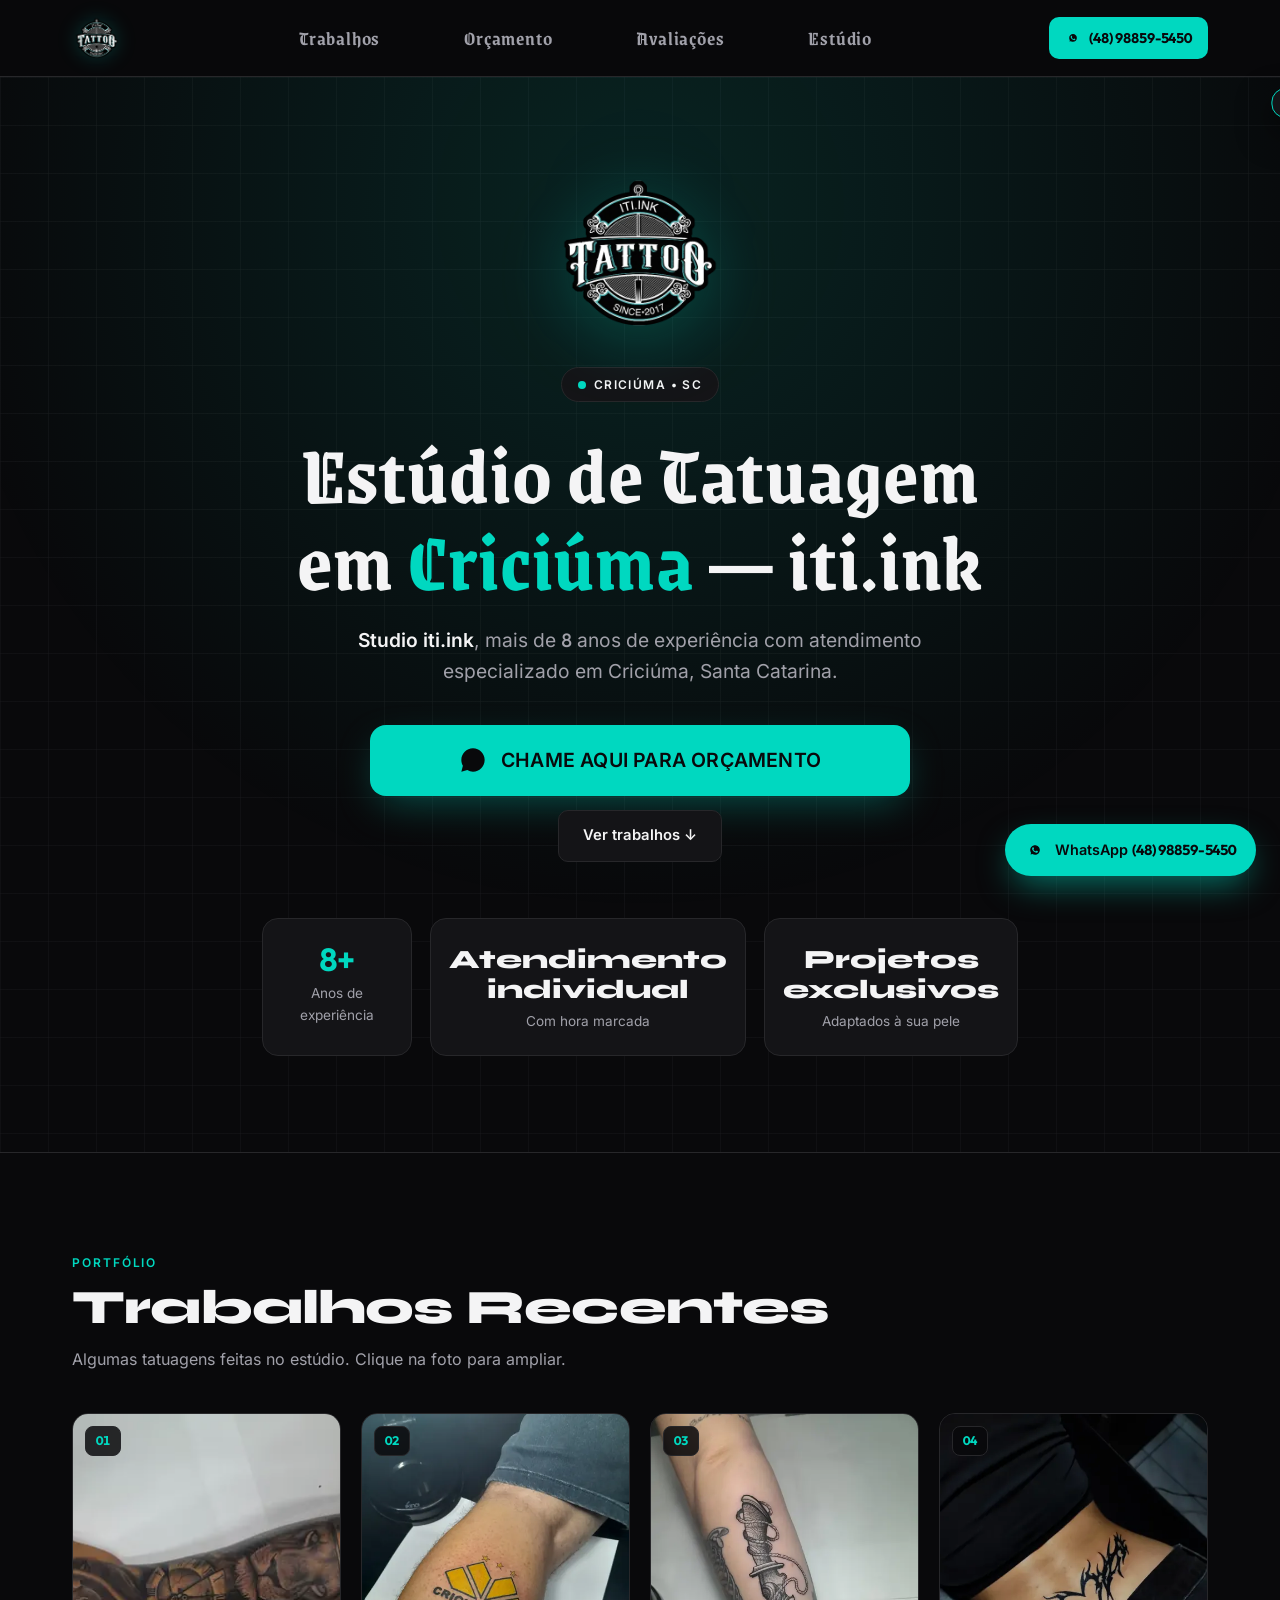
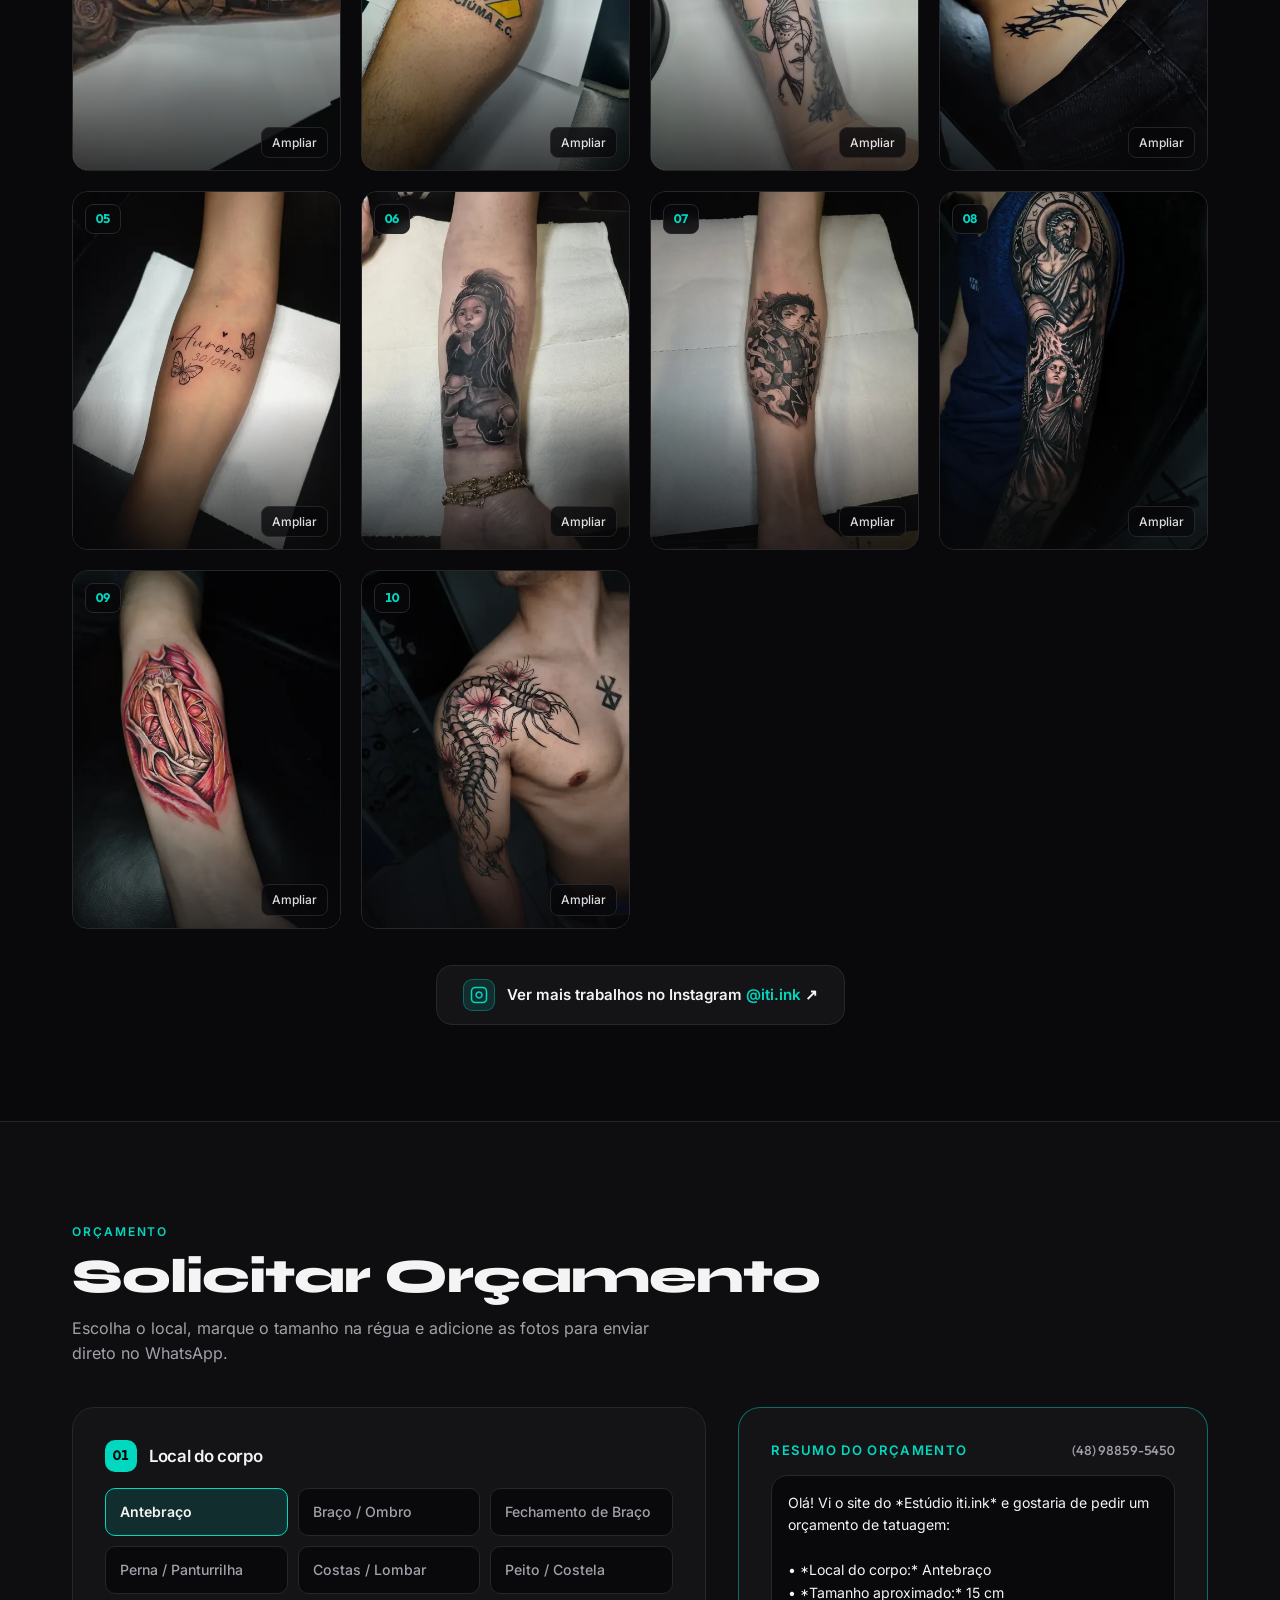
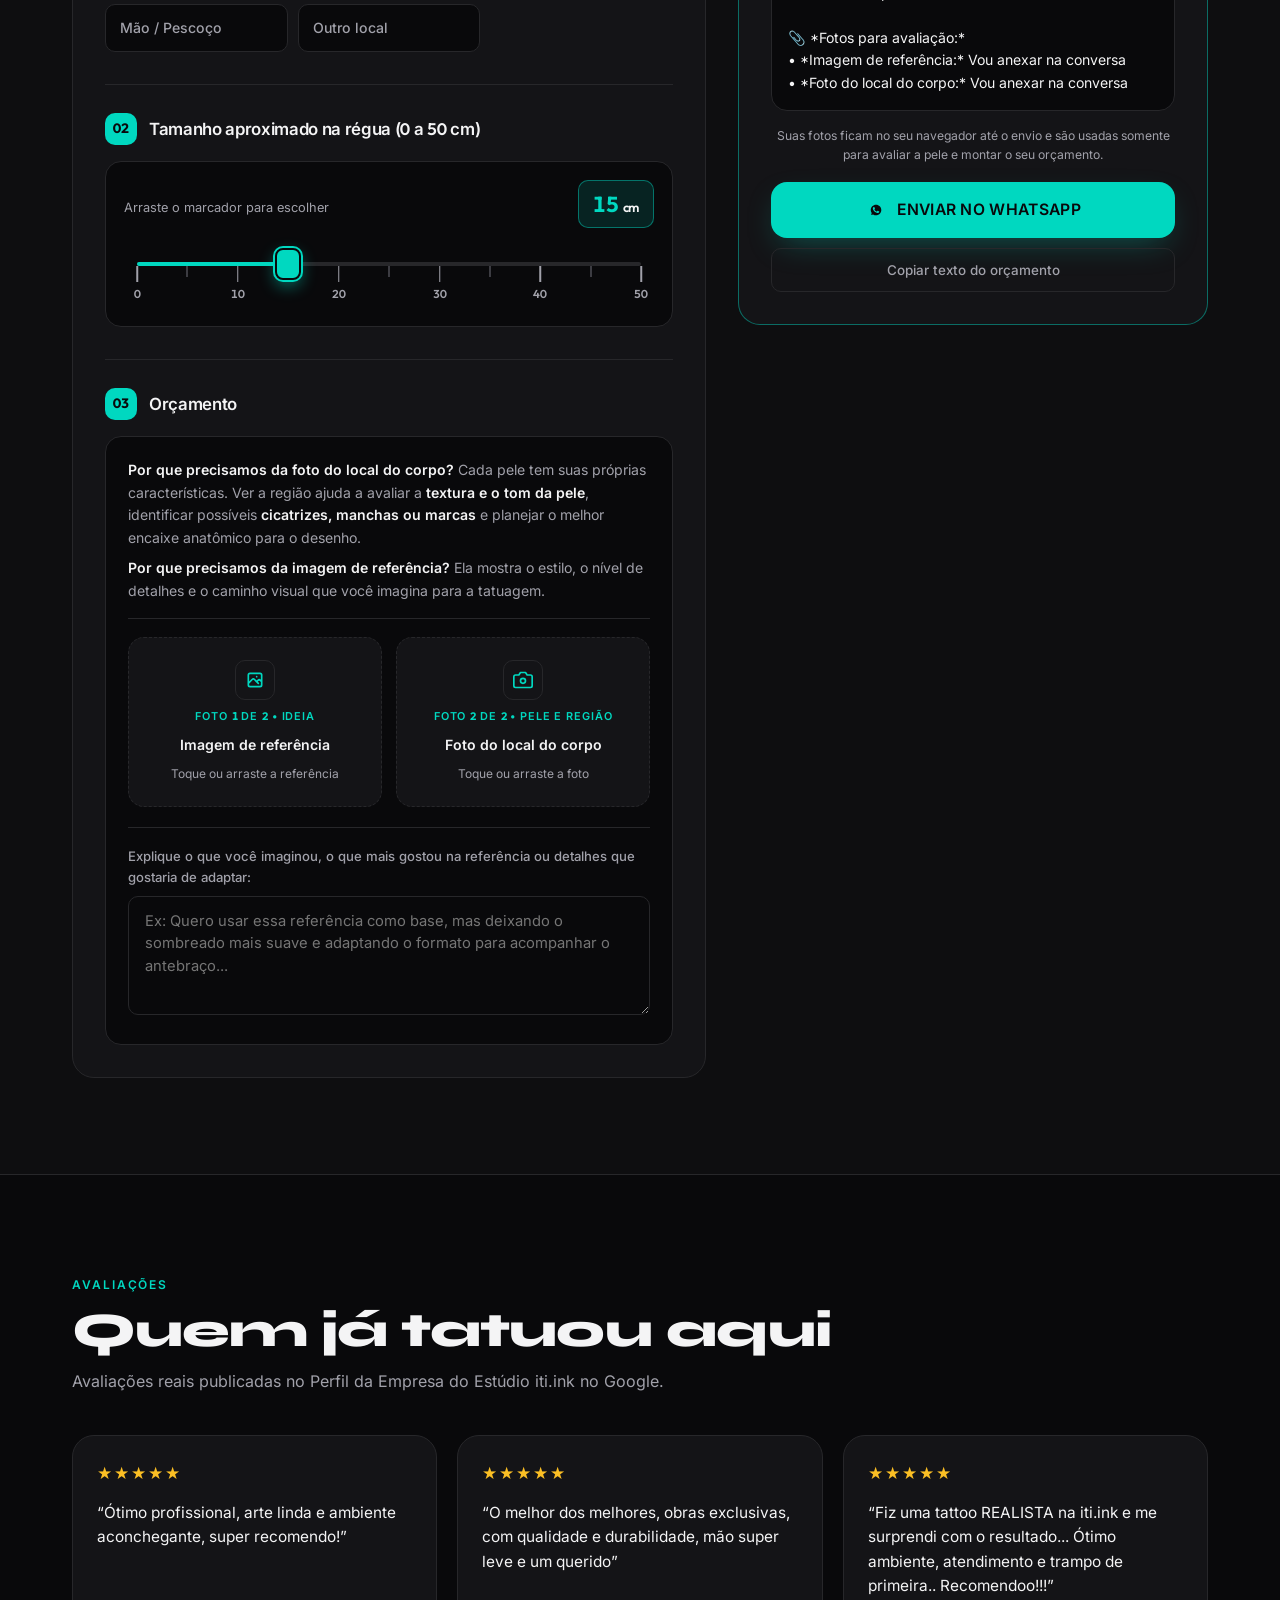
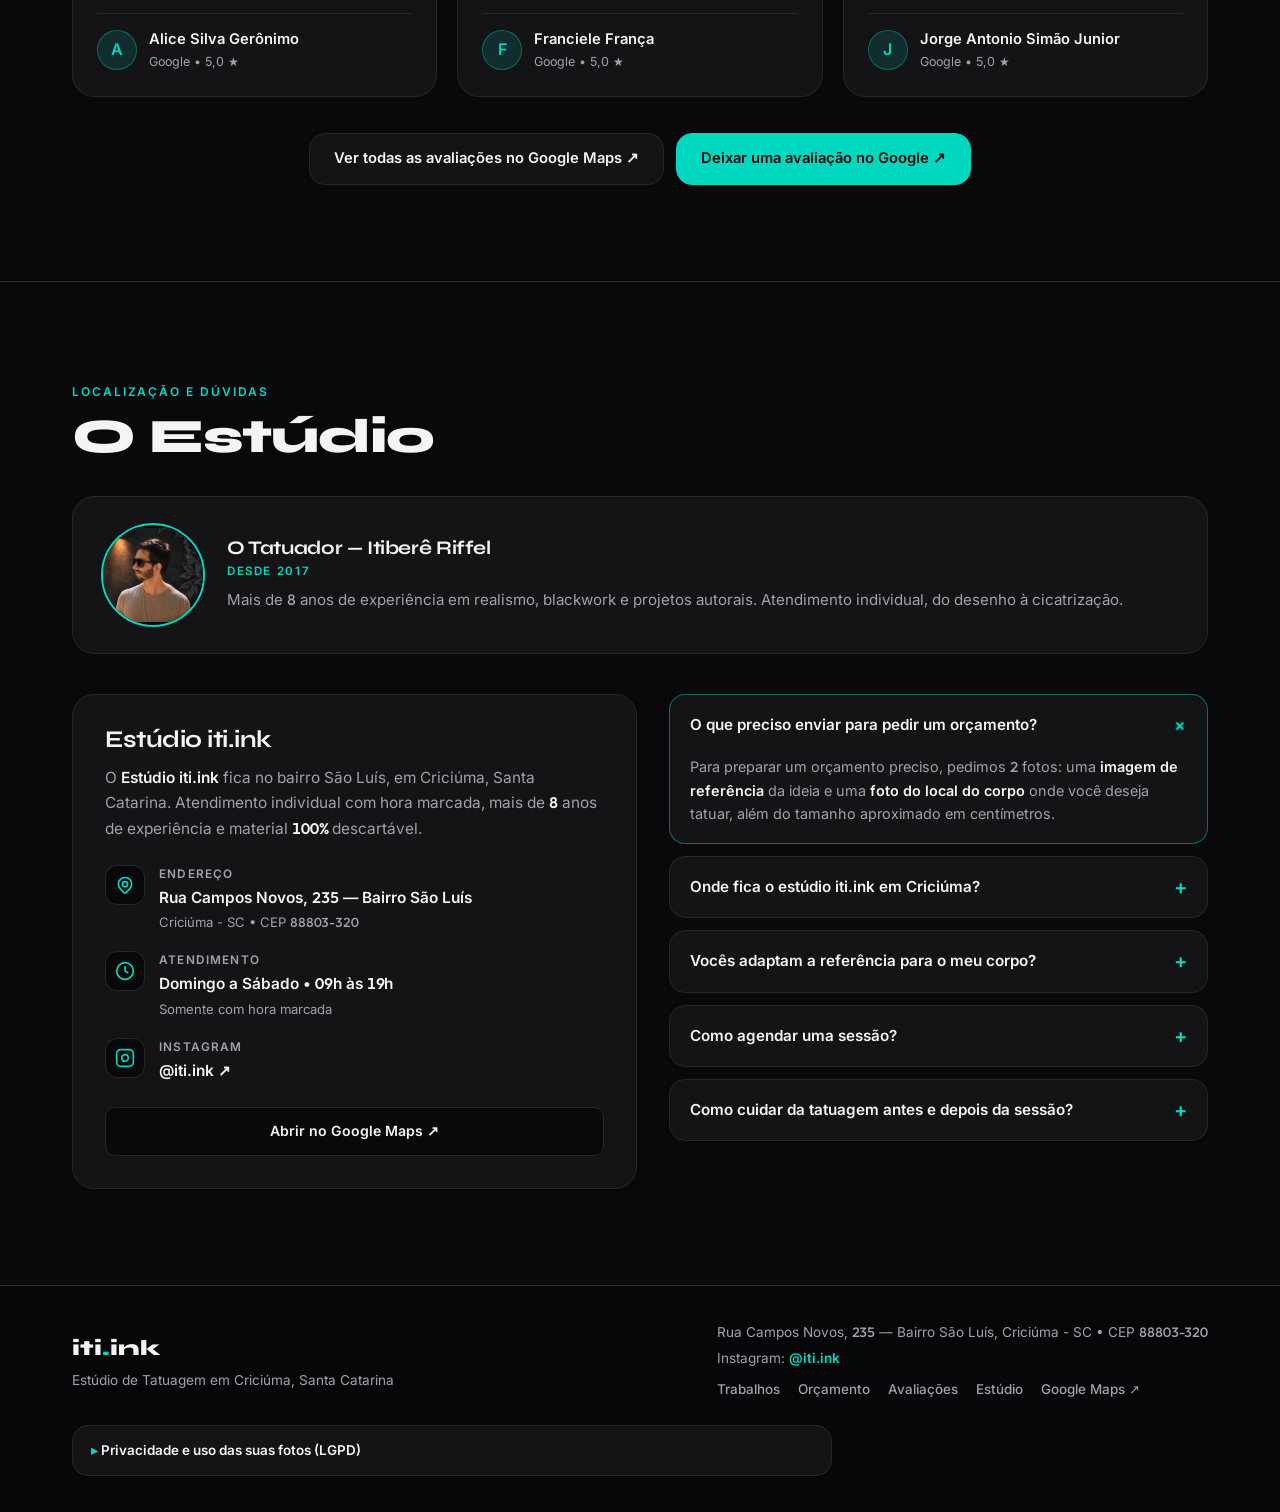
==== index.html @ caec445d "fix: fumaça orgânica com paths curvos (substitui rect por path com Q bezier), turbulence mais forte " ====
<!DOCTYPE html>
<html lang="pt-BR">
<head>
  <meta charset="UTF-8" />
  <meta name="viewport" content="width=device-width, initial-scale=1.0" />
  <meta http-equiv="X-UA-Compatible" content="IE=edge" />

  <!-- SEO Primário & Local (Criciúma - SC) -->
  <title>iti.ink Tattoo Studio | Estúdio de Tatuagem em Criciúma, Santa Catarina</title>
  <meta name="description" content="Studio iti.ink, mais de 8 anos de experiência com atendimento especializado em Criciúma, Santa Catarina. Rua Campos Novos, 235, Bairro São Luís. Orçamento pelo WhatsApp (48) 98859-5450." />
  <meta name="keywords" content="tatuagem criciúma, estúdio de tatuagem criciúma, tatuador criciúma, iti.ink, iti.ink tattoo studio, tatuagem bairro são luís criciúma" />
  <meta name="author" content="iti.ink Tattoo Studio" />
  <meta name="robots" content="index, follow, max-image-preview:large" />
  <meta name="theme-color" content="#09090B" />
  <link rel="canonical" href="https://itih182.github.io/iti-ink/" />

  <!-- LCP: fontes críticas -->
  <link rel="preload" href="fonts/syne-latin.woff2" as="font" type="font/woff2" crossorigin />
  <link rel="preload" href="fonts/inter-latin.woff2" as="font" type="font/woff2" crossorigin />

  <!-- LCP: logo do hero -->
  <link rel="preload" as="image" href="logo.webp" fetchpriority="high" type="image/webp" />

  <!-- Favicons -->
  <link rel="icon" type="image/png" href="logo.png" />
  <link rel="apple-touch-icon" href="logo.png" />

  <!-- Geo Tags para Ranqueamento Local -->
  <meta name="geo.region" content="BR-SC" />
  <meta name="geo.placename" content="Criciúma" />
  <meta name="geo.position" content="-28.6853;-49.3736" />
  <meta name="ICBM" content="-28.6853, -49.3736" />

  <!-- Open Graph / WhatsApp & Redes Sociais -->
  <meta property="og:type" content="website" />
  <meta property="og:locale" content="pt_BR" />
  <meta property="og:site_name" content="iti.ink Tattoo Studio" />
  <meta property="og:url" content="https://itih182.github.io/iti-ink/" />
  <meta property="og:title" content="Estúdio de Tatuagem em Criciúma | iti.ink Tattoo Studio" />
  <meta property="og:description" content="Studio iti.ink, mais de 8 anos de experiência com atendimento especializado em Criciúma, Santa Catarina. WhatsApp (48) 98859-5450." />
  <meta property="og:image" content="https://itih182.github.io/iti-ink/20230311_192858.jpg" />
  <meta property="og:image:alt" content="Tatuagem realista de leão coroado feita no Estúdio iti.ink em Criciúma SC" />
  <meta name="twitter:card" content="summary_large_image" />
  <meta name="twitter:title" content="Estúdio de Tatuagem em Criciúma | iti.ink Tattoo Studio" />
  <meta name="twitter:description" content="Studio iti.ink, mais de 8 anos de experiência em tatuagem autoral, realismo e blackwork em Criciúma, Santa Catarina." />
  <meta name="twitter:image" content="https://itih182.github.io/iti-ink/20230311_192858.jpg" />

  <!-- Google Analytics 4 -->
  <script>
    window.GA4_MEASUREMENT_ID = 'G-VHEQX37Z1E';
    window.dataLayer = window.dataLayer || [];
    function gtag() { window.dataLayer.push(arguments); }
    window.gtagReady = /^G-[A-Z0-9]{6,}$/.test(window.GA4_MEASUREMENT_ID) &&
      window.GA4_MEASUREMENT_ID.indexOf('XXXX') === -1;
    if (window.gtagReady) {
      gtag('js', new Date());
      gtag('config', window.GA4_MEASUREMENT_ID);
      (function () {
        var loaded = false;
        function loadTag() {
          if (loaded) return;
          loaded = true;
          var s = document.createElement('script');
          s.async = true;
          s.src = 'https://www.googletagmanager.com/gtag/js?id=' + window.GA4_MEASUREMENT_ID;
          document.head.appendChild(s);
        }
        // carrega na primeira interação ou 3s após o load: mantém a thread livre no LCP/TBT
        ['pointerdown', 'keydown', 'scroll'].forEach(function (ev) {
          window.addEventListener(ev, loadTag, { once: true, passive: true });
        });
        if (document.readyState === 'complete') setTimeout(loadTag, 3000);
        else window.addEventListener('load', function () { setTimeout(loadTag, 3000); }, { once: true });
      })();
    }
  </script>

  <!-- Dados Estruturados Schema.org (Google Local Business + TattooParlor + FAQPage) -->
  <script type="application/ld+json">
  {
    "@context": "https://schema.org",
    "@graph": [
      {
        "@type": ["TattooParlor", "LocalBusiness"],
        "@id": "https://iti.ink/#tattooparlor",
        "name": "iti.ink Tattoo Studio",
        "alternateName": "Studio iti.ink",
        "description": "Studio iti.ink, mais de 8 anos de experiência com atendimento especializado em Criciúma, Santa Catarina.",
        "image": [
          "https://itih182.github.io/iti-ink/20230311_192858.jpg",
          "https://itih182.github.io/iti-ink/IMG_20260704_223608363_HDR.jpg",
          "https://itih182.github.io/iti-ink/IMG_20260508_180837116.jpg"
        ],
        "telephone": "+55-48-98859-5450",
        "priceRange": "$$",
        "currenciesAccepted": "BRL",
        "paymentAccepted": "Pix, Cartão de Crédito, Cartão de Débito, Dinheiro",
        "address": {
          "@type": "PostalAddress",
          "streetAddress": "Rua Campos Novos, 235",
          "addressLocality": "Criciúma",
          "addressRegion": "SC",
          "postalCode": "88803-320",
          "addressCountry": "BR"
        },
        "geo": {
          "@type": "GeoCoordinates",
          "latitude": -28.6853,
          "longitude": -49.3736
        },
        "areaServed": [
          { "@type": "City", "name": "Criciúma" },
          { "@type": "City", "name": "Içara" },
          { "@type": "City", "name": "Forquilhinha" },
          { "@type": "City", "name": "Nova Veneza" },
          { "@type": "City", "name": "Araranguá" }
        ],
        "sameAs": [
          "https://www.instagram.com/iti.ink/",
          "https://maps.google.com/maps?cid=1194380198543212435"
        ],
        "openingHoursSpecification": [
          {
            "@type": "OpeningHoursSpecification",
            "dayOfWeek": ["Sunday", "Monday", "Tuesday", "Wednesday", "Thursday", "Friday", "Saturday"],
            "opens": "09:00",
            "closes": "19:00",
            "description": "Atendimento com hora marcada"
          }
        ]
      },
      {
        "@type": "FAQPage",
        "mainEntity": [
          {
            "@type": "Question",
            "name": "O que preciso enviar para pedir um orçamento?",
            "acceptedAnswer": {
              "@type": "Answer",
              "text": "Para preparar um orçamento preciso, pedimos 2 fotos: uma imagem de referência da ideia e uma foto do local do corpo onde você deseja tatuar, além do tamanho aproximado em centímetros."
            }
          },
          {
            "@type": "Question",
            "name": "Onde fica o estúdio iti.ink em Criciúma?",
            "acceptedAnswer": {
              "@type": "Answer",
              "text": "Na Rua Campos Novos, 235 — Bairro São Luís, Criciúma - SC (CEP 88803-320). O atendimento é feito com hora marcada."
            }
          },
          {
            "@type": "Question",
            "name": "Vocês adaptam a referência para o meu corpo?",
            "acceptedAnswer": {
              "@type": "Answer",
              "text": "Sim. Com a referência e a foto do local do corpo, o desenho é ajustado no tamanho e no formato ideais para encaixar bem na pele."
            }
          },
          {
            "@type": "Question",
            "name": "Como agendar uma sessão?",
            "acceptedAnswer": {
              "@type": "Answer",
              "text": "Depois de alinhar a ideia e o orçamento pelo WhatsApp, escolhemos o melhor dia e horário para a sua sessão."
            }
          },
          {
            "@type": "Question",
            "name": "Como cuidar da tatuagem antes e depois da sessão?",
            "acceptedAnswer": {
              "@type": "Answer",
              "text": "Antes da sessão: durma bem, alimente-se, hidrate a pele e evite álcool e sol na região nos dias anteriores. Depois: lave com sabonete neutro, seque sem esfregar, aplique a pomada indicada, evite piscina, mar e sol por 15 dias e não arranque as casquinhas."
            }
          }
        ]
      }
    ]
  }
  </script>

  <!-- Google Fonts: Syne (Display), Inter (UI/Corpo), Outfit (Números), Grenze Gotisch (Menu) -->
  <!-- Fontes self-hosted (latin subset): sem terceiros, sem bloqueio de render -->
  <style>
@font-face{font-family:'Grenze Gotisch';font-style:normal;font-weight:600 700;font-display:swap;src:url('fonts/grenze-gotisch-latin.woff2') format('woff2');unicode-range:U+0000-00FF,U+0131,U+0152-0153,U+02BB-02BC,U+02C6,U+02DA,U+02DC,U+0304,U+0308,U+0329,U+2000-206F,U+20AC,U+2122,U+2191,U+2193,U+2212,U+2215,U+FEFF,U+FFFD;}@font-face{font-family:'Inter';font-style:normal;font-weight:400 600;font-display:swap;src:url('fonts/inter-latin.woff2') format('woff2');unicode-range:U+0000-00FF,U+0131,U+0152-0153,U+02BB-02BC,U+02C6,U+02DA,U+02DC,U+0304,U+0308,U+0329,U+2000-206F,U+20AC,U+2122,U+2191,U+2193,U+2212,U+2215,U+FEFF,U+FFFD;}@font-face{font-family:'Outfit';font-style:normal;font-weight:500 700;font-display:swap;src:url('fonts/outfit-latin.woff2') format('woff2');unicode-range:U+0000-00FF,U+0131,U+0152-0153,U+02BB-02BC,U+02C6,U+02DA,U+02DC,U+0304,U+0308,U+0329,U+2000-206F,U+20AC,U+2122,U+2191,U+2193,U+2212,U+2215,U+FEFF,U+FFFD;}@font-face{font-family:'Syne';font-style:normal;font-weight:700 800;font-display:swap;src:url('fonts/syne-latin.woff2') format('woff2');unicode-range:U+0000-00FF,U+0131,U+0152-0153,U+02BB-02BC,U+02C6,U+02DA,U+02DC,U+0304,U+0308,U+0329,U+2000-206F,U+20AC,U+2122,U+2191,U+2193,U+2212,U+2215,U+FEFF,U+FFFD;}
  </style>

  <!-- Define handleImgFallback antes do parsing do <body> para evitar ReferenceError no onerror das imagens -->
  <script>
    window.handleImgFallback = function (imgEl) {
      if (!imgEl) return;
      imgEl.onerror = null;
      imgEl.style.display = 'none';
      const fallback = imgEl.nextElementSibling;
      if (fallback && fallback.classList.contains('img-fallback-box')) {
        fallback.style.display = 'flex';
      }
    };
  </script>

  <!-- CSS Puro e Ultraleve (Zero Frameworks Externos) -->
  <style>
    :root {
      --bg: #09090B;
      --surface: #141417;
      --surface-elevated: #1B1B20;
      --border: #27272A;
      --text: #F4F4F5;
      --muted: #A1A1AA;
      --accent: #00D8C0;
      --accent-hover: #00F0D6;
      --accent-dim: rgba(0, 216, 192, 0.13);
      --accent-glow: rgba(0, 216, 192, 0.35);
      --radius-sm: 10px;
      --radius-md: 16px;
      --radius-lg: 22px;
      --container: 1200px;
    }

    *, *::before, *::after {
      box-sizing: border-box;
      margin: 0;
      padding: 0;
    }

    html {
      scroll-behavior: smooth;
      background-color: var(--bg);
      color: var(--text);
      font-family: 'Inter', -apple-system, BlinkMacSystemFont, sans-serif;
      -webkit-font-smoothing: antialiased;
    }

    body {
      background-color: var(--bg);
      color: var(--text);
      line-height: 1.6;
      overflow-x: hidden;
      padding-bottom: 76px;
    }

    @media (min-width: 768px) {
      body {
        padding-bottom: 0;
      }
    }

    /* =====================================================================
       FUNDO ANIMADO: Estrelas + Fumaça Lateral
       ===================================================================== */
    .site-bg-canvas {
      position: fixed;
      inset: 0;
      z-index: 0;
      pointer-events: none;
      overflow: hidden;
    }

    .starfield-canvas {
      position: absolute;
      inset: 0;
      width: 100%;
      height: 100%;
      display: block;
    }

    .smoke-column {
      position: absolute;
      top: 0;
      bottom: 0;
      width: 320px;
      max-width: 24vw;
      opacity: 0;
      pointer-events: none;
      /* Mask para forma orgânica - fade nas pontas */
      mask-image: linear-gradient(to bottom, transparent 0%, black 10%, black 90%, transparent 100%);
      -webkit-mask-image: linear-gradient(to bottom, transparent 0%, black 10%, black 90%, transparent 100%);
    }

    .smoke-column-left {
      left: -40px;
      transform-origin: left center;
      animation: smoke-drift-left 25s ease-in-out infinite alternate;
    }

    .smoke-column-right {
      right: -40px;
      transform-origin: right center;
      animation: smoke-drift-right 28s ease-in-out infinite alternate-reverse;
    }

    @keyframes smoke-drift-left {
      0%   { transform: translateX(0) scaleY(1) skewX(0deg); opacity: 0.45; }
      25%  { transform: translateX(30px) scaleY(1.05) skewX(-2deg); opacity: 0.55; }
      50%  { transform: translateX(-20px) scaleY(0.98) skewX(1deg); opacity: 0.40; }
      75%  { transform: translateX(15px) scaleY(1.02) skewX(-1deg); opacity: 0.50; }
      100% { transform: translateX(0) scaleY(1) skewX(0deg); opacity: 0.45; }
    }

    @keyframes smoke-drift-right {
      0%   { transform: translateX(0) scaleY(1) skewX(0deg); opacity: 0.45; }
      25%  { transform: translateX(-30px) scaleY(1.05) skewX(2deg); opacity: 0.55; }
      50%  { transform: translateX(20px) scaleY(0.98) skewX(-1deg); opacity: 0.40; }
      75%  { transform: translateX(-15px) scaleY(1.02) skewX(1deg); opacity: 0.50; }
      100% { transform: translateX(0) scaleY(1) skewX(0deg); opacity: 0.45; }
    }

    .smoke-column svg {
      width: 100%;
      height: 100%;
      display: block;
    }

    @media (max-width: 767px) {
      .smoke-column {
        width: 180px;
        max-width: 30vw;
      }
    }

    @media (prefers-reduced-motion: reduce) {
      .starfield-canvas {
        display: none;
      }
      .smoke-column {
        animation: none !important;
        opacity: 0.20;
      }
    }

    /* Tipografia de Display & Números */
    h1, h2, h3, .font-display {
      font-family: 'Syne', 'Outfit', sans-serif;
      line-height: 1.1;
      letter-spacing: -0.02em;
    }

    .num {
      font-family: 'Outfit', sans-serif !important;
      font-variant-numeric: tabular-nums lining-nums;
      letter-spacing: -0.01em;
    }

    a {
      color: inherit;
      text-decoration: none;
    }

    button, input, textarea {
      font-family: inherit;
    }

    .container {
      width: 100%;
      max-width: var(--container);
      margin-inline: auto;
      padding-inline: 20px;
    }

    @media (min-width: 768px) {
      .container {
        padding-inline: 32px;
      }
    }

    /* =====================================================================
       HEADER STICKY
       ===================================================================== */
    .site-header {
      position: sticky;
      top: 0;
      z-index: 40;
      background: rgba(9, 9, 11, 0.88);
      backdrop-filter: blur(14px);
      -webkit-backdrop-filter: blur(14px);
      border-bottom: 1px solid var(--border);
    }

    .header-inner {
      height: 76px;
      display: flex;
      align-items: center;
      justify-content: space-between;
      gap: 16px;
    }

    .brand {
      display: inline-flex;
      align-items: center;
      gap: 12px;
    }

    .brand-logo-img {
      height: 50px;
      width: 50px;
      object-fit: contain;
      display: block;
      filter: drop-shadow(0 0 10px rgba(0, 216, 192, 0.22));
    }

    .brand-fallback {
      display: none;
      align-items: center;
      gap: 10px;
      font-family: 'Syne', sans-serif;
      font-weight: 800;
      font-size: 1.55rem;
      letter-spacing: -0.03em;
      color: var(--text);
    }

    .brand-fallback-dot {
      width: 10px;
      height: 10px;
      border-radius: 50%;
      background: var(--accent);
      box-shadow: 0 0 12px var(--accent);
    }

    .nav-links {
      display: none;
      align-items: center;
      gap: 56px;
      font-family: 'Grenze Gotisch', serif;
      font-size: 1.25rem;
      font-weight: 600;
      letter-spacing: 0.04em;
      color: var(--muted);
    }

    .nav-links a {
      padding: 8px 6px;
      transition: color 0.2s ease, transform 0.2s ease;
    }

    .nav-links a:hover {
      color: var(--accent);
      transform: translateY(-1px);
    }

    @media (min-width: 768px) {
      .nav-links {
        display: flex;
      }
    }

    @media (min-width: 1024px) {
      .nav-links {
        gap: 72px;
      }
    }

    .header-wa-btn {
      display: inline-flex;
      align-items: center;
      gap: 8px;
      padding: 10px 16px;
      border-radius: var(--radius-sm);
      background: var(--accent);
      color: #09090B;
      font-weight: 700;
      font-size: 0.875rem;
      transition: background 0.2s ease, transform 0.2s ease;
    }

    .header-wa-btn:hover {
      background: var(--accent-hover);
      transform: translateY(-1px);
    }

    /* =====================================================================
       HERO SECTION
       ===================================================================== */
    .hero {
      position: relative;
      padding: 56px 0 72px;
      border-bottom: 1px solid var(--border);
      background-image:
        radial-gradient(circle at 50% 12%, rgba(0, 216, 192, 0.13) 0%, rgba(9, 9, 11, 0) 62%),
        linear-gradient(to right, rgba(39, 39, 42, 0.26) 1px, transparent 1px),
        linear-gradient(to bottom, rgba(39, 39, 42, 0.26) 1px, transparent 1px);
      background-size: 100% 100%, 48px 48px, 48px 48px;
    }

    @media (min-width: 768px) {
      .hero {
        padding: 84px 0 96px;
      }
    }

    .hero-content {
      max-width: 820px;
      margin-inline: auto;
      text-align: center;
    }

    .hero-logo-wrap {
      display: flex;
      justify-content: center;
      margin-bottom: 22px;
    }

    .hero-logo-img {
      width: 152px;
      height: 152px;
      object-fit: contain;
      display: block;
      filter: drop-shadow(0 14px 34px rgba(0, 216, 192, 0.22));
      transition: transform 0.3s ease;
    }

    .hero-logo-img:hover {
      transform: scale(1.03);
    }

    @media (min-width: 768px) {
      .hero-logo-img {
        width: 184px;
        height: 184px;
      }
    }

    .location-pill {
      display: inline-flex;
      align-items: center;
      gap: 8px;
      padding: 7px 16px;
      border-radius: 999px;
      background: var(--surface);
      border: 1px solid var(--border);
      font-size: 0.75rem;
      font-weight: 600;
      letter-spacing: 0.12em;
      text-transform: uppercase;
      color: var(--text);
      margin-bottom: 28px;
    }

    .location-pill::before {
      content: "";
      width: 8px;
      height: 8px;
      border-radius: 50%;
      background: var(--accent);
    }

    .hero h1 {
      font-family: 'Grenze Gotisch', serif;
      font-size: clamp(2.85rem, 7.5vw, 5.2rem);
      font-weight: 700;
      letter-spacing: 0.01em;
      line-height: 1.04;
      color: var(--text);
    }

    .hero h1 span {
      color: var(--accent);
    }

    .hero-sub {
      margin-top: 22px;
      font-size: clamp(1rem, 2.2vw, 1.2rem);
      color: var(--muted);
      max-width: 640px;
      margin-inline: auto;
    }

    .hero-sub strong {
      color: var(--text);
      font-weight: 600;
    }

    .hero-actions {
      margin-top: 38px;
      display: flex;
      flex-direction: column;
      align-items: center;
      gap: 14px;
    }

    .btn-wa-giant {
      width: 100%;
      max-width: 540px;
      display: inline-flex;
      align-items: center;
      justify-content: center;
      gap: 14px;
      padding: 20px 28px;
      border-radius: var(--radius-md);
      background: var(--accent);
      color: #09090B;
      font-weight: 800;
      font-size: clamp(1rem, 2.5vw, 1.22rem);
      letter-spacing: 0.01em;
      box-shadow: 0 14px 40px -10px var(--accent-glow);
      transition: background 0.2s ease, transform 0.2s ease, box-shadow 0.2s ease;
    }

    .btn-wa-giant:hover {
      background: var(--accent-hover);
      transform: translateY(-2px);
      box-shadow: 0 18px 46px -8px rgba(0, 240, 214, 0.5);
    }

    .btn-secondary {
      display: inline-flex;
      align-items: center;
      justify-content: center;
      gap: 8px;
      padding: 13px 24px;
      border-radius: var(--radius-sm);
      background: var(--surface);
      border: 1px solid var(--border);
      color: var(--text);
      font-size: 0.925rem;
      font-weight: 600;
      transition: border-color 0.2s ease, background 0.2s ease;
    }

    .btn-secondary:hover {
      border-color: var(--accent);
      background: var(--surface-elevated);
    }

    .trust-strip {
      margin-top: 56px;
      display: grid;
      grid-template-columns: 1fr;
      gap: 14px;
    }

    @media (min-width: 640px) {
      .trust-strip {
        grid-template-columns: repeat(3, 1fr);
        gap: 18px;
      }
    }

    .trust-card {
      background: var(--surface);
      border: 1px solid var(--border);
      border-radius: var(--radius-md);
      padding: 22px 18px;
      text-align: center;
    }

    .trust-value {
      display: block;
      font-size: 2rem;
      font-weight: 700;
      color: var(--accent);
      line-height: 1.15;
    }

    .trust-value.place {
      font-family: 'Syne', sans-serif;
      font-weight: 800;
      font-size: 1.65rem;
      color: var(--text);
      padding-top: 4px;
    }

    .trust-label {
      display: block;
      margin-top: 6px;
      font-size: 0.85rem;
      color: var(--muted);
    }

    /* =====================================================================
       SECTION HEADERS
       ===================================================================== */
    .section {
      padding: 72px 0;
      border-bottom: 1px solid var(--border);
    }

    @media (min-width: 768px) {
      .section {
        padding: 96px 0;
      }
    }

    .section-eyebrow {
      display: inline-block;
      font-size: 0.75rem;
      font-weight: 700;
      text-transform: uppercase;
      letter-spacing: 0.16em;
      color: var(--accent);
      margin-bottom: 10px;
    }

    .section-title {
      font-size: clamp(1.9rem, 4.2vw, 3rem);
      font-weight: 800;
      color: var(--text);
    }

    .section-desc {
      margin-top: 12px;
      color: var(--muted);
      font-size: 1rem;
      max-width: 620px;
    }

    /* =====================================================================
       PORTFÓLIO (10 FOTOS REAIS — SEM FILTROS OU RÓTULOS)
       ===================================================================== */
    .gallery-grid {
      margin-top: 40px;
      display: grid;
      grid-template-columns: repeat(2, minmax(0, 1fr));
      gap: 14px;
    }

    @media (min-width: 768px) {
      .gallery-grid {
        grid-template-columns: repeat(3, minmax(0, 1fr));
        gap: 20px;
      }
    }

    @media (min-width: 1100px) {
      .gallery-grid {
        grid-template-columns: repeat(4, minmax(0, 1fr));
      }
    }

    .tattoo-card {
      position: relative;
      aspect-ratio: 3 / 4;
      border-radius: var(--radius-md);
      overflow: hidden;
      background: var(--surface);
      border: 1px solid var(--border);
      cursor: pointer;
      transition: border-color 0.25s ease, transform 0.25s ease;
    }

    .tattoo-card:hover {
      border-color: var(--accent);
      transform: translateY(-3px);
    }

    .tattoo-card img {
      width: 100%;
      height: 100%;
      object-fit: cover;
      display: block;
      transition: transform 0.45s ease;
    }

    .tattoo-card:hover img {
      transform: scale(1.04);
    }

    .tattoo-card::after {
      content: "";
      position: absolute;
      inset: 0;
      background: linear-gradient(to top, rgba(9, 9, 11, 0.72) 0%, transparent 42%);
      pointer-events: none;
    }

    .tattoo-index {
      position: absolute;
      top: 12px;
      left: 12px;
      z-index: 2;
      padding: 4px 10px;
      border-radius: 8px;
      background: rgba(9, 9, 11, 0.84);
      backdrop-filter: blur(6px);
      border: 1px solid var(--border);
      color: var(--accent);
      font-size: 0.78rem;
      font-weight: 700;
    }

    .tattoo-zoom-hint {
      position: absolute;
      bottom: 12px;
      right: 12px;
      z-index: 2;
      padding: 5px 10px;
      border-radius: 8px;
      background: rgba(9, 9, 11, 0.85);
      border: 1px solid var(--border);
      color: var(--text);
      font-size: 0.75rem;
      font-weight: 500;
      opacity: 0.9;
    }

    .gallery-cta-wrap {
      margin-top: 36px;
      display: flex;
      justify-content: center;
    }

    .btn-instagram-more {
      display: inline-flex;
      align-items: center;
      justify-content: center;
      gap: 12px;
      min-height: 52px;
      padding: 13px 26px;
      border-radius: var(--radius-md);
      background: var(--surface);
      border: 1px solid var(--border);
      color: var(--text);
      font-size: 0.94rem;
      font-weight: 600;
      transition: border-color 0.22s ease, background 0.22s ease, transform 0.22s ease, box-shadow 0.22s ease;
    }

    .btn-instagram-more:hover {
      border-color: var(--accent);
      background: var(--surface-elevated);
      transform: translateY(-2px);
      box-shadow: 0 12px 28px -10px var(--accent-glow);
    }

    .btn-instagram-icon {
      width: 32px;
      height: 32px;
      border-radius: 9px;
      background: var(--accent-dim);
      border: 1px solid rgba(0, 216, 192, 0.35);
      color: var(--accent);
      display: inline-flex;
      align-items: center;
      justify-content: center;
      flex-shrink: 0;
    }

    .img-fallback-box {
      display: none;
      width: 100%;
      height: 100%;
      padding: 48px 16px 20px;
      flex-direction: column;
      align-items: center;
      justify-content: center;
      text-align: center;
      background: var(--surface);
      color: var(--muted);
      font-size: 0.8rem;
    }

    .img-fallback-box code {
      margin-top: 8px;
      padding: 3px 8px;
      border-radius: 6px;
      background: var(--bg);
      border: 1px solid var(--border);
      color: var(--accent);
      font-size: 0.72rem;
      word-break: break-all;
    }

    /* =====================================================================
       ORÇAMENTO EM 3 PASSOS (LOCAL + TAMANHO + IMAGEM DE REFERÊNCIA)
       ===================================================================== */
    .quote-section {
      background: rgba(20, 20, 23, 0.45);
    }

    .quote-layout {
      margin-top: 40px;
      display: grid;
      grid-template-columns: 1fr;
      gap: 24px;
      align-items: start;
    }

    @media (min-width: 960px) {
      .quote-layout {
        grid-template-columns: 1.35fr 1fr;
        gap: 32px;
      }
    }

    .quote-steps-card,
    .quote-preview-card {
      background: var(--surface);
      border: 1px solid var(--border);
      border-radius: var(--radius-lg);
      padding: 24px;
    }

    @media (min-width: 640px) {
      .quote-steps-card,
      .quote-preview-card {
        padding: 32px;
      }
    }

    .quote-preview-card {
      border-color: rgba(0, 216, 192, 0.45);
      position: sticky;
      top: 96px;
    }

    .step-block + .step-block {
      margin-top: 32px;
      padding-top: 28px;
      border-top: 1px solid var(--border);
    }

    .step-header {
      display: flex;
      align-items: center;
      gap: 12px;
      margin-bottom: 16px;
    }

    .step-badge {
      width: 32px;
      height: 32px;
      border-radius: 10px;
      background: var(--accent);
      color: #09090B;
      font-weight: 700;
      font-size: 0.85rem;
      display: inline-flex;
      align-items: center;
      justify-content: center;
      flex-shrink: 0;
    }

    .step-title {
      font-family: 'Inter', sans-serif;
      font-size: 1.05rem;
      font-weight: 600;
      color: var(--text);
    }

    .pill-grid {
      display: grid;
      grid-template-columns: repeat(2, minmax(0, 1fr));
      gap: 10px;
    }

    @media (min-width: 640px) {
      .pill-grid.cols-3 {
        grid-template-columns: repeat(3, minmax(0, 1fr));
      }
    }

    .option-pill {
      min-height: 48px;
      padding: 12px 14px;
      border-radius: var(--radius-sm);
      background: var(--bg);
      border: 1px solid var(--border);
      color: var(--muted);
      font-size: 0.88rem;
      font-weight: 500;
      text-align: left;
      cursor: pointer;
      transition: border-color 0.2s ease, background 0.2s ease, color 0.2s ease;
    }

    .option-pill:hover {
      border-color: #52525B;
      color: var(--text);
    }

    .option-pill.active {
      background: var(--accent-dim);
      border-color: var(--accent);
      color: var(--text);
      font-weight: 600;
    }

    .field-label {
      display: block;
      margin-top: 18px;
      margin-bottom: 8px;
      font-size: 0.82rem;
      font-weight: 500;
      color: var(--muted);
    }

    .text-input {
      width: 100%;
      padding: 13px 16px;
      border-radius: var(--radius-sm);
      background: var(--bg);
      border: 1px solid var(--border);
      color: var(--text);
      font-size: 0.92rem;
      transition: border-color 0.2s ease;
    }

    .text-input:focus {
      outline: none;
      border-color: var(--accent);
    }

    textarea.text-input {
      min-height: 116px;
      resize: vertical;
      line-height: 1.55;
    }

    /* Bloco Retangular de Fotos e Avaliação da Pele */
    .photo-eval-box {
      background: var(--bg);
      border: 1px solid var(--border);
      border-radius: var(--radius-md);
      padding: 20px;
    }

    @media (min-width: 640px) {
      .photo-eval-box {
        padding: 22px;
      }
    }

    .photo-eval-intro {
      margin-bottom: 18px;
      padding-bottom: 16px;
      border-bottom: 1px solid var(--border);
      font-size: 0.88rem;
      line-height: 1.6;
      color: var(--muted);
    }

    .photo-eval-intro p + p {
      margin-top: 8px;
    }

    .photo-eval-intro strong {
      color: var(--text);
      font-weight: 600;
    }

    /* Régua Interativa 0 a 50 cm */
    .ruler-card {
      background: var(--bg);
      border: 1px solid var(--border);
      border-radius: var(--radius-md);
      padding: 18px 18px 20px;
    }

    .ruler-readout-row {
      display: flex;
      align-items: baseline;
      justify-content: space-between;
      gap: 12px;
      margin-bottom: 16px;
    }

    .ruler-hint {
      font-size: 0.8rem;
      color: var(--muted);
    }

    .ruler-value-badge {
      display: inline-flex;
      align-items: baseline;
      gap: 4px;
      padding: 6px 14px;
      border-radius: 10px;
      background: var(--accent-dim);
      border: 1px solid rgba(0, 216, 192, 0.45);
      color: var(--accent);
      font-size: 1.35rem;
      font-weight: 700;
    }

    .ruler-value-badge small {
      font-size: 0.82rem;
      font-weight: 600;
      color: var(--text);
    }

    .ruler-track-wrap {
      position: relative;
      height: 62px;
      user-select: none;
      touch-action: pan-y;
    }

    .ruler-base-line {
      position: absolute;
      left: 13px;
      right: 13px;
      top: 18px;
      height: 4px;
      border-radius: 999px;
      background: var(--border);
    }

    .ruler-active-fill {
      position: absolute;
      left: 13px;
      top: 18px;
      height: 4px;
      border-radius: 999px;
      background: var(--accent);
      width: 30%;
      pointer-events: none;
    }

    .ruler-ticks {
      position: absolute;
      inset: 22px 0 0 0;
      pointer-events: none;
    }

    .ruler-tick {
      position: absolute;
      top: 0;
      width: 1px;
      background: #3F3F46;
      transform: translateX(-50%);
    }

    .ruler-tick.med {
      height: 11px;
      background: #71717A;
    }

    .ruler-tick.major {
      height: 16px;
      width: 1.5px;
      background: #A1A1AA;
    }

    .ruler-tick-label {
      position: absolute;
      top: 19px;
      transform: translateX(-50%);
      font-size: 0.72rem;
      font-weight: 600;
      color: var(--muted);
    }

    .ruler-slider {
      position: absolute;
      left: 0;
      top: 2px;
      width: 100%;
      height: 36px;
      margin: 0;
      background: transparent;
      -webkit-appearance: none;
      appearance: none;
      cursor: grab;
      z-index: 3;
    }

    .ruler-slider:active {
      cursor: grabbing;
    }

    .ruler-slider::-webkit-slider-runnable-track {
      height: 36px;
      background: transparent;
    }

    .ruler-slider::-webkit-slider-thumb {
      -webkit-appearance: none;
      appearance: none;
      width: 26px;
      height: 32px;
      margin-top: 2px;
      border-radius: 8px;
      background: var(--accent);
      border: 2px solid #09090B;
      box-shadow: 0 0 0 2px var(--accent), 0 6px 16px rgba(0, 216, 192, 0.45);
      transition: transform 0.12s ease, background 0.15s ease;
    }

    .ruler-slider::-webkit-slider-thumb:hover {
      background: var(--accent-hover);
      transform: scale(1.06);
    }

    .ruler-slider::-moz-range-track {
      height: 36px;
      background: transparent;
    }

    .ruler-slider::-moz-range-thumb {
      width: 26px;
      height: 32px;
      border-radius: 8px;
      background: var(--accent);
      border: 2px solid #09090B;
      box-shadow: 0 0 0 2px var(--accent), 0 6px 16px rgba(0, 216, 192, 0.45);
      transition: transform 0.12s ease, background 0.15s ease;
    }

    /* Grade Dupla de Uploads (Referência + Local do Corpo) */
    .dual-upload-grid {
      display: grid;
      grid-template-columns: 1fr;
      gap: 14px;
    }

    @media (min-width: 640px) {
      .dual-upload-grid {
        grid-template-columns: 1fr 1fr;
      }
    }

    /* Dropzone de Fotos */
    .ref-dropzone {
      border: 1.5px dashed var(--border);
      border-radius: var(--radius-md);
      background: var(--surface);
      padding: 16px;
      display: flex;
      flex-direction: column;
      justify-content: center;
      min-height: 158px;
      transition: border-color 0.2s ease, background 0.2s ease;
    }

    .ref-dropzone:hover,
    .ref-dropzone.dragover {
      border-color: var(--accent);
      background: rgba(0, 216, 192, 0.05);
    }

    .ref-dropzone.has-file {
      border-style: solid;
      border-color: rgba(0, 216, 192, 0.55);
    }

    .ref-upload-label {
      display: flex;
      flex-direction: column;
      align-items: center;
      justify-content: center;
      text-align: center;
      gap: 8px;
      padding: 6px;
      cursor: pointer;
    }

    .ref-icon-box {
      width: 40px;
      height: 40px;
      border-radius: 10px;
      background: var(--surface);
      border: 1px solid var(--border);
      color: var(--accent);
      display: flex;
      align-items: center;
      justify-content: center;
    }

    .ref-upload-tag {
      font-size: 0.68rem;
      font-weight: 700;
      text-transform: uppercase;
      letter-spacing: 0.08em;
      color: var(--accent);
    }

    .ref-upload-title {
      font-size: 0.88rem;
      font-weight: 600;
      color: var(--text);
    }

    .ref-upload-sub {
      font-size: 0.75rem;
      color: var(--muted);
    }

    .ref-preview-box {
      display: none;
      flex-direction: column;
      gap: 12px;
    }

    .ref-preview-box.visible {
      display: flex;
    }

    .ref-preview-info {
      display: flex;
      align-items: center;
      gap: 12px;
      min-width: 0;
    }

    .ref-thumb {
      width: 60px;
      height: 60px;
      border-radius: 10px;
      object-fit: cover;
      border: 1px solid var(--accent);
      flex-shrink: 0;
    }

    .ref-name {
      font-size: 0.82rem;
      font-weight: 600;
      color: var(--text);
      white-space: nowrap;
      overflow: hidden;
      text-overflow: ellipsis;
    }

    .ref-badge {
      display: inline-block;
      font-size: 0.7rem;
      font-weight: 600;
      color: var(--accent);
      margin-bottom: 2px;
    }

    .btn-remove-ref {
      align-self: flex-start;
      padding: 6px 12px;
      border-radius: 8px;
      background: var(--surface);
      border: 1px solid var(--border);
      color: var(--muted);
      font-size: 0.75rem;
      font-weight: 600;
      cursor: pointer;
    }

    .btn-remove-ref:hover {
      border-color: #F43F5E;
      color: #FDA4AF;
    }

    .clip-quick-actions {
      display: flex;
      flex-wrap: wrap;
      gap: 8px;
      margin-top: 10px;
    }

    .btn-clip-mini {
      padding: 6px 10px;
      border-radius: 8px;
      background: var(--bg);
      border: 1px solid rgba(0, 216, 192, 0.45);
      color: var(--text);
      font-size: 0.74rem;
      font-weight: 600;
      cursor: pointer;
    }

    .btn-clip-mini:hover {
      border-color: var(--accent);
      color: var(--accent);
    }

    /* Prévia e Botão Principal de Envio no Orçamento */
    .preview-top {
      display: flex;
      align-items: center;
      justify-content: space-between;
      gap: 12px;
      margin-bottom: 14px;
      font-size: 0.82rem;
    }

    .preview-tag {
      font-weight: 700;
      text-transform: uppercase;
      letter-spacing: 0.1em;
      color: var(--accent);
    }

    .message-box {
      padding: 16px;
      border-radius: var(--radius-md);
      background: var(--bg);
      border: 1px solid var(--border);
      color: var(--text);
      font-size: 0.88rem;
      line-height: 1.6;
      white-space: pre-line;
    }

    .clipboard-banner {
      display: none;
      margin-top: 14px;
      padding: 12px 14px;
      border-radius: var(--radius-sm);
      background: rgba(0, 216, 192, 0.08);
      border: 1px solid rgba(0, 216, 192, 0.35);
      font-size: 0.8rem;
      color: var(--muted);
      line-height: 1.5;
    }

    .clipboard-banner.visible {
      display: block;
    }

    .clipboard-banner strong {
      color: var(--accent);
    }

    .btn-submit-wa {
      margin-top: 18px;
      width: 100%;
      min-height: 56px;
      padding: 14px 22px;
      border: none;
      border-radius: var(--radius-md);
      background: var(--accent);
      color: #09090B;
      font-weight: 800;
      font-size: 0.98rem;
      letter-spacing: 0.02em;
      display: inline-flex;
      align-items: center;
      justify-content: center;
      gap: 10px;
      cursor: pointer;
      box-shadow: 0 12px 32px -10px var(--accent-glow);
      transition: background 0.2s ease, transform 0.2s ease;
    }

    .btn-submit-wa:hover {
      background: var(--accent-hover);
      transform: translateY(-1px);
    }

    .btn-copy-text {
      margin-top: 10px;
      width: 100%;
      min-height: 44px;
      padding: 10px 16px;
      border-radius: var(--radius-sm);
      background: transparent;
      border: 1px solid var(--border);
      color: var(--muted);
      font-size: 0.84rem;
      font-weight: 500;
      cursor: pointer;
      transition: border-color 0.2s ease, color 0.2s ease;
    }

    .btn-copy-text:hover {
      border-color: var(--accent);
      color: var(--text);
    }

    /* =====================================================================
       ESTÚDIO, LOCALIZAÇÃO & FAQ
       ===================================================================== */
    .studio-grid {
      margin-top: 40px;
      display: grid;
      grid-template-columns: 1fr;
      gap: 24px;
      align-items: start;
    }

    @media (min-width: 900px) {
      .studio-grid {
        grid-template-columns: 1.05fr 1fr;
        gap: 32px;
      }
    }

    .studio-card {
      background: var(--surface);
      border: 1px solid var(--border);
      border-radius: var(--radius-lg);
      padding: 26px;
      display: flex;
      flex-direction: column;
      justify-content: space-between;
      gap: 24px;
    }

    @media (min-width: 640px) {
      .studio-card {
        padding: 32px;
      }
    }

    .studio-bio {
      color: var(--muted);
      font-size: 0.96rem;
      line-height: 1.65;
    }

    .studio-bio strong {
      color: var(--text);
      font-weight: 600;
    }

    .info-list {
      margin-top: 24px;
      display: flex;
      flex-direction: column;
      gap: 18px;
    }

    .info-item {
      display: flex;
      align-items: flex-start;
      gap: 14px;
    }

    .info-icon {
      width: 40px;
      height: 40px;
      border-radius: 12px;
      background: var(--bg);
      border: 1px solid var(--border);
      color: var(--accent);
      display: inline-flex;
      align-items: center;
      justify-content: center;
      flex-shrink: 0;
    }

    .info-label {
      font-size: 0.74rem;
      font-weight: 600;
      text-transform: uppercase;
      letter-spacing: 0.1em;
      color: var(--muted);
    }

    .info-value {
      margin-top: 2px;
      font-size: 0.96rem;
      font-weight: 600;
      color: var(--text);
    }

    .info-sub {
      margin-top: 2px;
      font-size: 0.82rem;
      color: var(--muted);
    }

    .studio-actions {
      display: flex;
      flex-wrap: wrap;
      gap: 12px;
    }

    .studio-actions a {
      flex: 1 1 200px;
      min-height: 46px;
      padding: 12px 18px;
      border-radius: var(--radius-sm);
      font-size: 0.88rem;
      font-weight: 600;
      display: inline-flex;
      align-items: center;
      justify-content: center;
      transition: border-color 0.2s ease, transform 0.2s ease;
    }

    .studio-actions a:hover {
      border-color: var(--accent) !important;
      transform: translateY(-1px);
    }

    .faq-stack {
      display: flex;
      flex-direction: column;
      gap: 12px;
    }

    .faq-item {
      background: var(--surface);
      border: 1px solid var(--border);
      border-radius: var(--radius-md);
      overflow: hidden;
      transition: border-color 0.2s ease;
    }

    .faq-item[open] {
      border-color: rgba(0, 216, 192, 0.45);
    }

    .faq-item summary {
      list-style: none;
      padding: 18px 20px;
      display: flex;
      align-items: center;
      justify-content: space-between;
      gap: 16px;
      font-weight: 600;
      font-size: 0.95rem;
      color: var(--text);
      cursor: pointer;
    }

    .faq-item summary::-webkit-details-marker {
      display: none;
    }

    .faq-plus {
      color: var(--accent);
      font-size: 1.25rem;
      font-weight: 700;
      line-height: 1;
      transition: transform 0.2s ease;
    }

    .faq-item[open] .faq-plus {
      transform: rotate(45deg);
    }

    .faq-answer {
      padding: 0 20px 18px;
      font-size: 0.9rem;
      color: var(--muted);
      line-height: 1.6;
    }

    /* =====================================================================
       FOOTER
       ===================================================================== */
    .site-footer {
      border-top: 1px solid var(--border);
      padding: 36px 0;
      background: #070709;
      font-size: 0.85rem;
      color: var(--muted);
    }

    .footer-inner {
      display: flex;
      flex-direction: column;
      gap: 16px;
      justify-content: space-between;
    }

    @media (min-width: 768px) {
      .footer-inner {
        flex-direction: row;
        align-items: center;
      }
    }

    .footer-brand {
      font-family: 'Syne', sans-serif;
      font-weight: 800;
      font-size: 1.35rem;
      color: var(--text);
    }

    .footer-brand span {
      color: var(--accent);
    }

    /* =====================================================================
       BARRA FIXA MOBILE + BOTÃO FLUTUANTE DESKTOP (SEM DUPLICAÇÃO)
       ===================================================================== */
    .mobile-sticky-bar {
      position: fixed;
      left: 0;
      right: 0;
      bottom: 0;
      z-index: 45;
      padding: 12px 16px;
      background: rgba(9, 9, 11, 0.94);
      backdrop-filter: blur(12px);
      border-top: 1px solid var(--border);
    }

    .mobile-sticky-bar a {
      width: 100%;
      min-height: 50px;
      border-radius: var(--radius-sm);
      background: var(--accent);
      color: #09090B;
      font-weight: 800;
      font-size: 0.95rem;
      display: flex;
      align-items: center;
      justify-content: center;
      gap: 10px;
    }

    .desktop-float-wa {
      display: none;
    }

    @media (min-width: 768px) {
      .mobile-sticky-bar {
        display: none;
      }

      .desktop-float-wa {
        position: fixed;
        right: 24px;
        bottom: 24px;
        z-index: 45;
        display: inline-flex;
        align-items: center;
        gap: 10px;
        padding: 14px 20px;
        border-radius: 999px;
        background: var(--accent);
        color: #09090B;
        font-weight: 800;
        font-size: 0.9rem;
        box-shadow: 0 14px 34px -8px rgba(0, 216, 192, 0.55);
        transition: background 0.2s ease, transform 0.2s ease;
      }

      .desktop-float-wa:hover {
        background: var(--accent-hover);
        transform: translateY(-2px);
      }
    }

    /* =====================================================================
       LIGHTBOX FULLSCREEN MODAL
       ===================================================================== */
    .lightbox {
      position: fixed;
      inset: 0;
      z-index: 60;
      display: none;
      align-items: center;
      justify-content: center;
      padding: 16px;
      background: rgba(5, 5, 7, 0.92);
      backdrop-filter: blur(10px);
    }

    .lightbox.open {
      display: flex;
    }

    .lightbox-panel {
      width: 100%;
      max-width: 980px;
      max-height: 90vh;
      border-radius: var(--radius-lg);
      background: var(--surface);
      border: 1px solid var(--border);
      overflow: hidden;
      display: grid;
      grid-template-columns: 1fr;
    }

    @media (min-width: 820px) {
      .lightbox-panel {
        grid-template-columns: 1.35fr 1fr;
      }
    }

    .lightbox-stage {
      position: relative;
      background: #050507;
      display: flex;
      align-items: center;
      justify-content: center;
      min-height: 320px;
      max-height: 78vh;
    }

    .lightbox-stage img {
      max-width: 100%;
      max-height: 78vh;
      object-fit: contain;
      display: block;
    }

    .lb-nav-btn {
      position: absolute;
      top: 50%;
      transform: translateY(-50%);
      width: 42px;
      height: 42px;
      border-radius: 50%;
      background: rgba(9, 9, 11, 0.85);
      border: 1px solid var(--border);
      color: var(--text);
      font-size: 1.4rem;
      cursor: pointer;
    }

    .lb-nav-btn:hover {
      border-color: var(--accent);
      color: var(--accent);
    }

    .lb-prev { left: 12px; }
    .lb-next { right: 12px; }

    .lightbox-side {
      padding: 24px;
      display: flex;
      flex-direction: column;
      justify-content: space-between;
      gap: 20px;
    }

    .lightbox-top {
      display: flex;
      align-items: center;
      justify-content: space-between;
    }

    .lb-close {
      width: 38px;
      height: 38px;
      border-radius: 10px;
      background: var(--bg);
      border: 1px solid var(--border);
      color: var(--muted);
      font-size: 1.1rem;
      cursor: pointer;
    }

    .lb-close:hover {
      color: var(--text);
      border-color: var(--accent);
    }

    .lb-caption {
      margin-top: 14px;
      font-size: 0.96rem;
      color: var(--text);
      line-height: 1.5;
    }

    /* =====================================================================
       AVALIAÇÕES GOOGLE
       ===================================================================== */
    .reviews-grid {
      margin-top: 40px;
      display: grid;
      grid-template-columns: 1fr;
      gap: 16px;
    }

    @media (min-width: 768px) {
      .reviews-grid {
        grid-template-columns: repeat(3, minmax(0, 1fr));
        gap: 20px;
      }
    }

    .review-card {
      display: flex;
      flex-direction: column;
      gap: 14px;
      padding: 24px;
      background: var(--surface);
      border: 1px solid var(--border);
      border-radius: var(--radius-lg);
    }

    .review-stars {
      color: #FBBF24;
      font-size: 1.05rem;
      letter-spacing: 0.12em;
    }

    .review-text {
      color: var(--text);
      font-size: 0.96rem;
      line-height: 1.6;
    }

    .review-author {
      margin-top: auto;
      display: flex;
      align-items: center;
      gap: 12px;
      padding-top: 14px;
      border-top: 1px solid var(--border);
    }

    .review-avatar {
      width: 40px;
      height: 40px;
      border-radius: 50%;
      display: inline-flex;
      align-items: center;
      justify-content: center;
      flex-shrink: 0;
      background: var(--accent-dim);
      border: 1px solid rgba(0, 216, 192, 0.35);
      color: var(--accent);
      font-weight: 700;
    }

    .review-name {
      font-size: 0.92rem;
      font-weight: 600;
      color: var(--text);
    }

    .review-source {
      font-size: 0.78rem;
      color: var(--muted);
    }

    .reviews-actions {
      margin-top: 36px;
      display: flex;
      flex-direction: column;
      align-items: center;
      gap: 12px;
    }

    @media (min-width: 640px) {
      .reviews-actions {
        flex-direction: row;
        justify-content: center;
      }
    }

    .btn-google-maps,
    .btn-google-review {
      display: inline-flex;
      align-items: center;
      justify-content: center;
      min-height: 52px;
      padding: 13px 24px;
      border-radius: var(--radius-md);
      font-size: 0.92rem;
      font-weight: 600;
      transition: border-color 0.22s ease, background 0.22s ease, transform 0.22s ease;
    }

    .btn-google-maps {
      background: var(--surface);
      border: 1px solid var(--border);
      color: var(--text);
    }

    .btn-google-review {
      background: var(--accent);
      border: 1px solid var(--accent);
      color: #09090B;
    }

    .btn-google-maps:hover {
      border-color: var(--accent);
      background: var(--surface-elevated);
      transform: translateY(-2px);
    }

    .btn-google-review:hover {
      background: var(--accent-hover);
      transform: translateY(-2px);
    }

    /* =====================================================================
       TATUADOR + LGPD
       ===================================================================== */
    .artist-card {
      margin-top: 32px;
      display: flex;
      flex-direction: column;
      align-items: center;
      text-align: center;
      gap: 18px;
      padding: 24px;
      background: var(--surface);
      border: 1px solid var(--border);
      border-radius: var(--radius-lg);
    }

    @media (min-width: 640px) {
      .artist-card {
        flex-direction: row;
        text-align: left;
        gap: 22px;
        padding: 26px 28px;
      }
    }

    .artist-photo-wrap {
      width: 104px;
      height: 104px;
      flex-shrink: 0;
      border-radius: 50%;
      overflow: hidden;
      border: 2px solid var(--accent);
      background: var(--bg);
      display: flex;
      align-items: center;
      justify-content: center;
    }

    .artist-photo {
      width: 100%;
      height: 100%;
      object-fit: cover;
      display: block;
    }

    .artist-monogram {
      font-family: 'Syne', sans-serif;
      font-weight: 800;
      font-size: 1.7rem;
      letter-spacing: -0.02em;
      color: var(--accent);
      text-align: center;
    }

    .artist-name {
      font-size: 1.2rem;
      font-weight: 700;
      color: var(--text);
    }

    .artist-role {
      margin-top: 4px;
      font-size: 0.72rem;
      font-weight: 700;
      letter-spacing: 0.14em;
      text-transform: uppercase;
      color: var(--accent);
    }

    .artist-bio {
      margin-top: 8px;
      font-size: 0.94rem;
      color: var(--muted);
    }

    .lgpd-note {
      margin-top: 16px;
      font-size: 0.76rem;
      line-height: 1.5;
      color: var(--muted);
      text-align: center;
    }

    .privacy-details {
      margin-top: 24px;
      max-width: 760px;
      border: 1px solid var(--border);
      border-radius: var(--radius-md);
      background: var(--surface);
    }

    .privacy-details summary {
      padding: 14px 18px;
      font-size: 0.84rem;
      font-weight: 600;
      color: var(--text);
      cursor: pointer;
      list-style: none;
    }

    .privacy-details summary::-webkit-details-marker {
      display: none;
    }

    .privacy-details summary::before {
      content: "▸ ";
      color: var(--accent);
    }

    .privacy-details[open] summary::before {
      content: "▾ ";
    }

    .privacy-details p {
      padding: 0 18px 16px;
      font-size: 0.8rem;
      line-height: 1.65;
      color: var(--muted);
    }

    .footer-links {
      margin-top: 10px;
      display: flex;
      flex-wrap: wrap;
      gap: 8px 18px;
      font-size: 0.84rem;
    }

    .footer-links a {
      color: var(--muted);
      font-weight: 500;
    }

    .footer-links a:hover {
      color: var(--accent);
    }

    /* Toast */
    .toast {
      position: fixed;
      top: 88px;
      right: 20px;
      z-index: 70;
      max-width: 340px;
      padding: 14px 18px;
      border-radius: 14px;
      background: var(--surface);
      border: 1px solid var(--accent);
      color: var(--text);
      font-size: 0.85rem;
      box-shadow: 0 14px 34px rgba(0, 0, 0, 0.55);
      transform: translateX(130%);
      transition: transform 0.28s ease;
    }

    .toast.show {
      transform: translateX(0);
    }
  </style>
</head>
<body>

  <!-- Fundo Animado: Estrelas + Fumaça Lateral -->
  <div class="site-bg-canvas" aria-hidden="true">
    <canvas id="starfield-canvas" class="starfield-canvas"></canvas>
    <div class="smoke-column smoke-column-left" aria-hidden="true">
      <svg width="100%" height="100%" viewBox="0 0 400 1000" preserveAspectRatio="none">
        <defs>
          <filter id="smoke-turbulence-left">
            <feTurbulence type="fractalNoise" baseFrequency="0.005 0.0025" numOctaves="6" result="noise" seed="123" />
            <feDisplacementMap in="SourceGraphic" in2="noise" scale="50" xChannelSelector="R" yChannelSelector="G" />
            <feGaussianBlur stdDeviation="3" />
            <feColorMatrix type="matrix" values="1 0 0 0 0  0 1 0 0 0  0 0 1 0 0  0 0 0 0.5 0" />
          </filter>
          <filter id="smoke-turbulence-left-2">
            <feTurbulence type="fractalNoise" baseFrequency="0.008 0.004" numOctaves="4" result="noise2" seed="789" />
            <feDisplacementMap in="SourceGraphic" in2="noise2" scale="30" xChannelSelector="R" yChannelSelector="G" />
            <feGaussianBlur stdDeviation="2" />
            <feColorMatrix type="matrix" values="1 0 0 0 0  0 1 0 0 0  0 0 1 0 0  0 0 0 0.4 0" />
          </filter>
          <filter id="smoke-soft-glow">
            <feGaussianBlur stdDeviation="12" result="blur" />
            <feMerge>
              <feMergeNode in="blur" />
              <feMergeNode in="SourceGraphic" />
            </feMerge>
          </filter>
          <linearGradient id="smoke-gradient-left-1" x1="0%" y1="0%" x2="100%" y2="100%">
            <stop offset="0%" stop-color="#00F0D6" stop-opacity="0.30" />
            <stop offset="25%" stop-color="#00D8C0" stop-opacity="0.22" />
            <stop offset="55%" stop-color="#00B8A0" stop-opacity="0.10" />
            <stop offset="85%" stop-color="#008878" stop-opacity="0.02" />
            <stop offset="100%" stop-color="#006858" stop-opacity="0" />
          </linearGradient>
          <linearGradient id="smoke-gradient-left-2" x1="100%" y1="0%" x2="0%" y2="100%">
            <stop offset="0%" stop-color="#00E8CE" stop-opacity="0.18" />
            <stop offset="35%" stop-color="#00C8B0" stop-opacity="0.08" />
            <stop offset="70%" stop-color="#009888" stop-opacity="0.01" />
            <stop offset="100%" stop-color="#006858" stop-opacity="0" />
          </linearGradient>
          <radialGradient id="smoke-core-left" cx="12%" cy="48%" r="40%">
            <stop offset="0%" stop-color="#00FFE0" stop-opacity="0.15" />
            <stop offset="40%" stop-color="#00D8C0" stop-opacity="0.04" />
            <stop offset="100%" stop-color="#00A898" stop-opacity="0" />
          </radialGradient>
          <radialGradient id="smoke-core-left-2" cx="85%" cy="55%" r="30%">
            <stop offset="0%" stop-color="#00E8CE" stop-opacity="0.10" />
            <stop offset="60%" stop-color="#00B8A0" stop-opacity="0.02" />
            <stop offset="100%" stop-color="#008878" stop-opacity="0" />
          </radialGradient>
        </defs>
        <!-- Forma orgânica da fumaça - caminho curvo com bordas onduladas -->
        <path d="M 0,0 
                 Q 80,50  60,150 
                 Q 30,300  90,450 
                 Q 10,600  70,750 
                 Q 100,900  40,1000 
                 L 0,1000 Z" 
              fill="url(#smoke-gradient-left-1)" 
              filter="url(#smoke-turbulence-left)" />
        <!-- Camada secundária com forma ligeiramente diferente -->
        <path d="M 20,0 
                 Q 120,80  90,200 
                 Q 40,380  110,520 
                 Q 20,680  80,820 
                 Q 130,950  50,1000 
                 L 0,1000 L 0,0 Z" 
              fill="url(#smoke-gradient-left-2)" 
              filter="url(#smoke-turbulence-left-2)" 
              opacity="0.7" />
        <!-- Núcleo brilhante central -->
        <ellipse cx="70" cy="480" rx="160" ry="380" fill="url(#smoke-core-left)" filter="url(#smoke-soft-glow)" />
        <!-- Segundo núcleo lateral -->
        <ellipse cx="320" cy="550" rx="120" ry="280" fill="url(#smoke-core-left-2)" filter="url(#smoke-soft-glow)" opacity="0.6" />
      </svg>
    </div>
    <div class="smoke-column smoke-column-right" aria-hidden="true">
      <svg width="100%" height="100%" viewBox="0 0 400 1000" preserveAspectRatio="none">
        <defs>
          <filter id="smoke-turbulence-right">
            <feTurbulence type="fractalNoise" baseFrequency="0.005 0.0025" numOctaves="6" result="noise" seed="456" />
            <feDisplacementMap in="SourceGraphic" in2="noise" scale="50" xChannelSelector="R" yChannelSelector="G" />
            <feGaussianBlur stdDeviation="3" />
            <feColorMatrix type="matrix" values="1 0 0 0 0  0 1 0 0 0  0 0 1 0 0  0 0 0 0.5 0" />
          </filter>
          <filter id="smoke-turbulence-right-2">
            <feTurbulence type="fractalNoise" baseFrequency="0.008 0.004" numOctaves="4" result="noise2" seed="987" />
            <feDisplacementMap in="SourceGraphic" in2="noise2" scale="30" xChannelSelector="R" yChannelSelector="G" />
            <feGaussianBlur stdDeviation="2" />
            <feColorMatrix type="matrix" values="1 0 0 0 0  0 1 0 0 0  0 0 1 0 0  0 0 0 0.4 0" />
          </filter>
          <filter id="smoke-soft-glow">
            <feGaussianBlur stdDeviation="12" result="blur" />
            <feMerge>
              <feMergeNode in="blur" />
              <feMergeNode in="SourceGraphic" />
            </feMerge>
          </filter>
          <linearGradient id="smoke-gradient-right-1" x1="100%" y1="0%" x2="0%" y2="100%">
            <stop offset="0%" stop-color="#00F0D6" stop-opacity="0.30" />
            <stop offset="25%" stop-color="#00D8C0" stop-opacity="0.22" />
            <stop offset="55%" stop-color="#00B8A0" stop-opacity="0.10" />
            <stop offset="85%" stop-color="#008878" stop-opacity="0.02" />
            <stop offset="100%" stop-color="#006858" stop-opacity="0" />
          </linearGradient>
          <linearGradient id="smoke-gradient-right-2" x1="0%" y1="0%" x2="100%" y2="100%">
            <stop offset="0%" stop-color="#00E8CE" stop-opacity="0.18" />
            <stop offset="35%" stop-color="#00C8B0" stop-opacity="0.08" />
            <stop offset="70%" stop-color="#009888" stop-opacity="0.01" />
            <stop offset="100%" stop-color="#006858" stop-opacity="0" />
          </linearGradient>
          <radialGradient id="smoke-core-right" cx="88%" cy="48%" r="40%">
            <stop offset="0%" stop-color="#00FFE0" stop-opacity="0.15" />
            <stop offset="40%" stop-color="#00D8C0" stop-opacity="0.04" />
            <stop offset="100%" stop-color="#00A898" stop-opacity="0" />
          </radialGradient>
          <radialGradient id="smoke-core-right-2" cx="15%" cy="55%" r="30%">
            <stop offset="0%" stop-color="#00E8CE" stop-opacity="0.10" />
            <stop offset="60%" stop-color="#00B8A0" stop-opacity="0.02" />
            <stop offset="100%" stop-color="#008878" stop-opacity="0" />
          </radialGradient>
        </defs>
        <!-- Forma orgânica espelhada para o lado direito -->
        <path d="M 400,0 
                 Q 320,50  340,150 
                 Q 370,300  310,450 
                 Q 390,600  330,750 
                 Q 300,900  360,1000 
                 L 400,1000 Z" 
              fill="url(#smoke-gradient-right-1)" 
              filter="url(#smoke-turbulence-right)" />
        <path d="M 380,0 
                 Q 280,80  310,200 
                 Q 360,380  290,520 
                 Q 380,680  320,820 
                 Q 270,950  350,1000 
                 L 400,1000 L 400,0 Z" 
              fill="url(#smoke-gradient-right-2)" 
              filter="url(#smoke-turbulence-right-2)" 
              opacity="0.7" />
        <ellipse cx="330" cy="480" rx="160" ry="380" fill="url(#smoke-core-right)" filter="url(#smoke-soft-glow)" />
        <ellipse cx="80" cy="550" rx="120" ry="280" fill="url(#smoke-core-right-2)" filter="url(#smoke-soft-glow)" opacity="0.6" />
      </svg>
    </div>
  </div>

  <!-- =======================================================================
       HEADER STICKY
       ======================================================================= -->
  <header class="site-header">
    <div class="container header-inner">
      <a href="#inicio" class="brand" aria-label="iti.ink Tattoo Studio Início">
        <picture>
          <source srcset="logo.webp" type="image/webp" />
          <img
            src="logo.png"
            alt="Logo oficial iti.ink Tattoo Since 2017"
            width="50"
            height="50"
            class="brand-logo-img"
            onerror="this.style.display='none';this.nextElementSibling.style.display='inline-flex';"
          />
        </picture>
        <span class="brand-fallback">
          <span class="brand-fallback-dot" aria-hidden="true"></span>
          iti.ink
        </span>
      </a>

      <nav class="nav-links" aria-label="Navegação principal">
        <a href="#trabalhos">Trabalhos</a>
        <a href="#orcamento">Orçamento</a>
        <a href="#avaliacoes">Avaliações</a>
        <a href="#estudio">Estúdio</a>
      </nav>

      <a
        href="https://wa.me/5548988595450?text=Ol%C3%A1!%20Vi%20o%20site%20do%20Est%C3%BAdio%20iti.ink%20e%20gostaria%20de%20fazer%20um%20or%C3%A7amento%20de%20tatuagem."
        target="_blank"
        rel="noopener noreferrer"
        class="header-wa-btn"
        onclick="trackWhatsAppClick('header')"
      >
        <svg width="16" height="16" viewBox="0 0 24 24" fill="currentColor" aria-hidden="true">
          <path d="M12.031 6.172c-3.181 0-5.767 2.586-5.768 5.766-.001 1.298.38 2.27 1.019 3.287l-.582 2.128 2.182-.573c.978.58 1.911.928 3.145.929 3.178 0 5.767-2.587 5.768-5.766.001-3.187-2.575-5.77-5.764-5.771zm3.392 8.244c-.144.405-.837.774-1.17.824-.299.045-.677.063-1.092-.069-.252-.08-.575-.187-.988-.365-1.739-.751-2.874-2.502-2.961-2.617-.087-.116-.708-.94-.708-1.793s.448-1.273.607-1.446c.159-.173.346-.217.462-.217l.332.006c.106.005.249-.04.39.298.144.347.491 1.2.534 1.287.043.087.072.188.014.304-.058.116-.087.188-.173.289l-.26.304c-.087.086-.177.18-.076.354.101.174.449.741.964 1.201.662.591 1.221.774 1.394.86s.274.072.376-.043c.101-.116.433-.506.549-.68.116-.173.231-.145.39-.087s1.011.477 1.184.564.289.13.332.202c.045.072.045.419-.1.824z"/>
        </svg>
        <span class="num">(48) 98859-5450</span>
      </a>
    </div>
  </header>

  <main id="inicio">
    <!-- =====================================================================
         HERO SECTION
         ===================================================================== -->
    <section class="hero">
      <div class="container hero-content">
        <div class="hero-logo-wrap">
          <picture>
            <source srcset="logo.webp" type="image/webp" />
            <img
              src="logo.png"
              alt="Emblema oficial iti.ink Tattoo Since 2017 — Estúdio de Tatuagem em Criciúma SC"
              width="184"
              height="184"
              class="hero-logo-img"
              fetchpriority="high"
              onerror="this.parentElement.style.display='none';"
            />
          </picture>
        </div>

        <div class="location-pill">CRICIÚMA • SC</div>

        <h1>Estúdio de Tatuagem em <span>Criciúma</span> — iti.ink</h1>

        <p class="hero-sub">
          <strong>Studio iti.ink</strong>, mais de <span class="num">8</span> anos de experiência com atendimento especializado em Criciúma, Santa Catarina.
        </p>

        <div class="hero-actions">
          <a
            href="https://wa.me/5548988595450?text=Ol%C3%A1!%20Vi%20o%20site%20do%20Est%C3%BAdio%20iti.ink%20e%20gostaria%20de%20pedir%20um%20or%C3%A7amento%20de%20tatuagem."
            target="_blank"
            rel="noopener noreferrer"
            class="btn-wa-giant"
            onclick="trackWhatsAppClick('hero')"
          >
            <svg width="28" height="28" viewBox="0 0 24 24" fill="currentColor" aria-hidden="true">
              <path d="M12.031 6.172c-3.181 0-5.767 2.586-5.768 5.766-.001 1.298.38 2.27 1.019 3.287l-.582 2.128 2.182-.573c.978.58 1.911.928 3.145.929 3.178 0 5.767-2.587 5.768-5.766.001-3.187-2.575-5.77-5.764-5.771zm3.392 8.244c-.144.405-.837.774-1.17.824-.299.045-.677.063-1.092-.069-.252-.08-.575-.187-.988-.365-1.739-.751-2.874-2.502-2.961-2.617-.087-.116-.708-.94-.708-1.793s.448-1.273.607-1.446c.159-.173.346-.217.462-.217l.332.006c.106.005.249-.04.39.298.144.347.491 1.2.534 1.287.043.087.072.188.014.304-.058.116-.087.188-.173.289l-.26.304c-.087.086-.177.18-.076.354.101.174.449.741.964 1.201.662.591 1.221.774 1.394.86s.274.072.376-.043c.101-.116.433-.506.549-.68.116-.173.231-.145.39-.087s1.011.477 1.184.564.289.13.332.202c.045.072.045.419-.1.824zM12 2C6.486 2 2 6.486 2 12c0 1.766.462 3.494 1.339 5.019L2 22l5.123-1.344A9.946 9.946 0 0012 22c5.514 0 10-4.486 10-10S17.514 2 12 2z"/>
            </svg>
            <span>CHAME AQUI PARA ORÇAMENTO</span>
          </a>

          <a href="#trabalhos" class="btn-secondary">Ver trabalhos ↓</a>
        </div>

        <div class="trust-strip">
          <div class="trust-card">
            <span class="trust-value num">8+</span>
            <span class="trust-label">Anos de experiência</span>
          </div>
          <div class="trust-card">
            <span class="trust-value place">Atendimento individual</span>
            <span class="trust-label">Com hora marcada</span>
          </div>
          <div class="trust-card">
            <span class="trust-value place">Projetos exclusivos</span>
            <span class="trust-label">Adaptados à sua pele</span>
          </div>
        </div>
      </div>
    </section>

    <!-- =====================================================================
         PORTFÓLIO (EXATAMENTE AS 10 FOTOS REAIS)
         ===================================================================== -->
    <section id="trabalhos" class="section">
      <div class="container">
        <span class="section-eyebrow">Portfólio</span>
        <h2 class="section-title">Trabalhos Recentes</h2>
        <p class="section-desc">
          Algumas tatuagens feitas no estúdio. Clique na foto para ampliar.
        </p>

        <div class="gallery-grid" id="gallery-grid">
          <!-- 01 -->
          <div class="tattoo-card" onclick="openLightbox(0)" role="button" tabindex="0" aria-label="Ampliar trabalho 01">
            <span class="tattoo-index num">01</span>
                        <picture>
              <source
                type="image/webp"
                srcset="20230311_192858-480.webp 480w, 20230311_192858-720.webp 720w, 20230311_192858.webp 1000w"
                sizes="(min-width: 1024px) 260px, (min-width: 640px) 45vw, 92vw"
              />
              <img
              src="20230311_192858.jpg"
              alt="Fechamento de antebraço e mão em realismo preto e cinza com leão coroado, relógio e rosa no Estúdio iti.ink em Criciúma SC"
              width="1000"
              height="750"
              onerror="handleImgFallback(this)"
              />
            </picture>
            <div class="img-fallback-box">
              <span>Foto 01 pronta para exibição</span>
              <code>20230311_192858.jpg</code>
            </div>
            <span class="tattoo-zoom-hint">Ampliar</span>
          </div>

          <!-- 02 -->
          <div class="tattoo-card" onclick="openLightbox(1)" role="button" tabindex="0" aria-label="Ampliar trabalho 02">
            <span class="tattoo-index num">02</span>
                        <picture>
              <source
                type="image/webp"
                srcset="20230411_201256-480.webp 480w, 20230411_201256-720.webp 720w, 20230411_201256.webp 1000w"
                sizes="(min-width: 1024px) 260px, (min-width: 640px) 45vw, 92vw"
              />
              <img
              src="20230411_201256.jpg"
              alt="Tatuagem colorida do escudo e estrelas do Criciúma E.C. na perna realizada no Estúdio iti.ink em Criciúma SC"
              width="1000"
              height="1333"
              onerror="handleImgFallback(this)"
              />
            </picture>
            <div class="img-fallback-box">
              <span>Foto 02 pronta para exibição</span>
              <code>20230411_201256.jpg</code>
            </div>
            <span class="tattoo-zoom-hint">Ampliar</span>
          </div>

          <!-- 03 -->
          <div class="tattoo-card" onclick="openLightbox(2)" role="button" tabindex="0" aria-label="Ampliar trabalho 03">
            <span class="tattoo-index num">03</span>
                        <picture>
              <source
                type="image/webp"
                srcset="20230425_154523-480.webp 480w, 20230425_154523-720.webp 720w, 20230425_154523.webp 1000w"
                sizes="(min-width: 1024px) 260px, (min-width: 640px) 45vw, 92vw"
              />
              <img
              src="20230425_154523.jpg"
              alt="Tatuagem autoral blackwork e rastelado de adaga com rosto feminino e corda no antebraço no Estúdio iti.ink Criciúma"
              width="1000"
              height="1333"
              loading="lazy"
              onerror="handleImgFallback(this)"
              />
            </picture>
            <div class="img-fallback-box">
              <span>Foto 03 pronta para exibição</span>
              <code>20230425_154523.jpg</code>
            </div>
            <span class="tattoo-zoom-hint">Ampliar</span>
          </div>

          <!-- 04 -->
          <div class="tattoo-card" onclick="openLightbox(3)" role="button" tabindex="0" aria-label="Ampliar trabalho 04">
            <span class="tattoo-index num">04</span>
                        <picture>
              <source
                type="image/webp"
                srcset="IMG_20260316_121742-480.webp 480w, IMG_20260316_121742-720.webp 720w, IMG_20260316_121742.webp 1000w"
                sizes="(min-width: 1024px) 260px, (min-width: 640px) 45vw, 92vw"
              />
              <img
              src="IMG_20260316_121742.jpg"
              alt="Tatuagem cyber sigilism e tribal moderno em blackwork na lombar realizada no Estúdio iti.ink em Criciúma SC"
              width="1000"
              height="1336"
              loading="lazy"
              onerror="handleImgFallback(this)"
              />
            </picture>
            <div class="img-fallback-box">
              <span>Foto 04 pronta para exibição</span>
              <code>IMG_20260316_121742.jpg</code>
            </div>
            <span class="tattoo-zoom-hint">Ampliar</span>
          </div>

          <!-- 05 -->
          <div class="tattoo-card" onclick="openLightbox(4)" role="button" tabindex="0" aria-label="Ampliar trabalho 05">
            <span class="tattoo-index num">05</span>
                        <picture>
              <source
                type="image/webp"
                srcset="IMG_20260414_205827662-480.webp 480w, IMG_20260414_205827662-720.webp 720w, IMG_20260414_205827662.webp 1000w"
                sizes="(min-width: 1024px) 260px, (min-width: 640px) 45vw, 92vw"
              />
              <img
              src="IMG_20260414_205827662.jpg"
              alt="Tatuagem fine line delicada no antebraço com escrita Aurora, data e borboletas no Estúdio iti.ink Criciúma"
              width="1000"
              height="1333"
              loading="lazy"
              onerror="handleImgFallback(this)"
              />
            </picture>
            <div class="img-fallback-box">
              <span>Foto 05 pronta para exibição</span>
              <code>IMG_20260414_205827662.jpg</code>
            </div>
            <span class="tattoo-zoom-hint">Ampliar</span>
          </div>

          <!-- 06 -->
          <div class="tattoo-card" onclick="openLightbox(5)" role="button" tabindex="0" aria-label="Ampliar trabalho 06">
            <span class="tattoo-index num">06</span>
                        <picture>
              <source
                type="image/webp"
                srcset="IMG_20260508_180837116-480.webp 480w, IMG_20260508_180837116-720.webp 720w, IMG_20260508_180837116.webp 1000w"
                sizes="(min-width: 1024px) 260px, (min-width: 640px) 45vw, 92vw"
              />
              <img
              src="IMG_20260508_180837116.jpg"
              alt="Tatuagem realismo preto e cinza de retrato infantil soprando beijo no antebraço no Estúdio iti.ink Criciúma SC"
              width="1000"
              height="1333"
              loading="lazy"
              onerror="handleImgFallback(this)"
              />
            </picture>
            <div class="img-fallback-box">
              <span>Foto 06 pronta para exibição</span>
              <code>IMG_20260508_180837116.jpg</code>
            </div>
            <span class="tattoo-zoom-hint">Ampliar</span>
          </div>

          <!-- 07 -->
          <div class="tattoo-card" onclick="openLightbox(6)" role="button" tabindex="0" aria-label="Ampliar trabalho 07">
            <span class="tattoo-index num">07</span>
                        <picture>
              <source
                type="image/webp"
                srcset="IMG_20260605_234303379-480.webp 480w, IMG_20260605_234303379-720.webp 720w, IMG_20260605_234303379.webp 1000w"
                sizes="(min-width: 1024px) 260px, (min-width: 640px) 45vw, 92vw"
              />
              <img
              src="IMG_20260605_234303379.jpg"
              alt="Tatuagem anime blackwork de Tanjiro Kamado Demon Slayer no antebraço realizada no Estúdio iti.ink Criciúma"
              width="1000"
              height="1333"
              loading="lazy"
              onerror="handleImgFallback(this)"
              />
            </picture>
            <div class="img-fallback-box">
              <span>Foto 07 pronta para exibição</span>
              <code>IMG_20260605_234303379.jpg</code>
            </div>
            <span class="tattoo-zoom-hint">Ampliar</span>
          </div>

          <!-- 08 -->
          <div class="tattoo-card" onclick="openLightbox(7)" role="button" tabindex="0" aria-label="Ampliar trabalho 08">
            <span class="tattoo-index num">08</span>
                        <picture>
              <source
                type="image/webp"
                srcset="IMG_20260704_223608363_HDR-480.webp 480w, IMG_20260704_223608363_HDR-720.webp 720w, IMG_20260704_223608363_HDR.webp 1000w"
                sizes="(min-width: 1024px) 260px, (min-width: 640px) 45vw, 92vw"
              />
              <img
              src="IMG_20260704_223608363_HDR.jpg"
              alt="Fechamento de braço em realismo preto e cinza com figura mitológica, signos do zodíaco e anjo no Estúdio iti.ink Criciúma"
              width="1000"
              height="1333"
              loading="lazy"
              onerror="handleImgFallback(this)"
              />
            </picture>
            <div class="img-fallback-box">
              <span>Foto 08 pronta para exibição</span>
              <code>IMG_20260704_223608363_HDR.jpg</code>
            </div>
            <span class="tattoo-zoom-hint">Ampliar</span>
          </div>

          <!-- 09 -->
          <div class="tattoo-card" onclick="openLightbox(8)" role="button" tabindex="0" aria-label="Ampliar trabalho 09">
            <span class="tattoo-index num">09</span>
                        <picture>
              <source
                type="image/webp"
                srcset="IMG_20260904_170700334-480.webp 480w, IMG_20260904_170700334-720.webp 720w, IMG_20260904_170700334.webp 1000w"
                sizes="(min-width: 1024px) 260px, (min-width: 640px) 45vw, 92vw"
              />
              <img
              src="IMG_20260904_170700334.jpg"
              alt="Tatuagem biomecânica anatômica colorida realista de ossos e músculos no antebraço no Estúdio iti.ink Criciúma SC"
              width="1000"
              height="1333"
              loading="lazy"
              onerror="handleImgFallback(this)"
              />
            </picture>
            <div class="img-fallback-box">
              <span>Foto 09 pronta para exibição</span>
              <code>IMG_20260904_170700334.jpg</code>
            </div>
            <span class="tattoo-zoom-hint">Ampliar</span>
          </div>

          <!-- 10 -->
          <div class="tattoo-card" onclick="openLightbox(9)" role="button" tabindex="0" aria-label="Ampliar trabalho 10">
            <span class="tattoo-index num">10</span>
                        <picture>
              <source
                type="image/webp"
                srcset="IMG_20261016_210707414-480.webp 480w, IMG_20261016_210707414-720.webp 720w, IMG_20261016_210707414.webp 1000w"
                sizes="(min-width: 1024px) 260px, (min-width: 640px) 45vw, 92vw"
              />
              <img
              src="IMG_20261016_210707414.jpg"
              alt="Tatuagem blackwork e sombreada de centopeia com flores vermelhas no ombro e braço no Estúdio iti.ink Criciúma"
              width="1000"
              height="1333"
              loading="lazy"
              onerror="handleImgFallback(this)"
              />
            </picture>
            <div class="img-fallback-box">
              <span>Foto 10 pronta para exibição</span>
              <code>IMG_20261016_210707414.jpg</code>
            </div>
            <span class="tattoo-zoom-hint">Ampliar</span>
          </div>
        </div>

        <div class="gallery-cta-wrap">
          <a
            href="https://www.instagram.com/iti.ink/"
            target="_blank"
            rel="noopener noreferrer"
            class="btn-instagram-more"
            aria-label="Acompanhar mais trabalhos no Instagram oficial @iti.ink"
          >
            <span class="btn-instagram-icon" aria-hidden="true">
              <svg width="18" height="18" viewBox="0 0 24 24" fill="none" stroke="currentColor" stroke-width="2">
                <rect x="2" y="2" width="20" height="20" rx="5" ry="5"></rect>
                <path d="M16 11.37A4 4 0 1 1 12.63 8 4 4 0 0 1 16 11.37z"></path>
                <line x1="17.5" y1="6.5" x2="17.51" y2="6.5"></line>
              </svg>
            </span>
            <span>Ver mais trabalhos no Instagram <strong style="color:var(--accent);">@iti.ink</strong> ↗</span>
          </a>
        </div>
      </div>
    </section>

    <!-- =====================================================================
         ORÇAMENTO EM 3 PASSOS (LOCAL + RÉGUA 0-50 CM + DUAS FOTOS)
         ===================================================================== -->
    <section id="orcamento" class="section quote-section">
      <div class="container">
        <span class="section-eyebrow">Orçamento</span>
        <h2 class="section-title">Solicitar Orçamento</h2>
        <p class="section-desc">
          Escolha o local, marque o tamanho na régua e adicione as fotos para enviar direto no WhatsApp.
        </p>

        <div class="quote-layout">
          <!-- Coluna dos Passos -->
          <div class="quote-steps-card">
            <!-- PASSO 01: LOCAL DO CORPO -->
            <div class="step-block" style="margin-top:0; padding-top:0; border-top:none;">
              <div class="step-header">
                <span class="step-badge num">01</span>
                <h3 class="step-title">Local do corpo</h3>
              </div>
              <div class="pill-grid cols-3" id="body-part-options">
                <button type="button" class="option-pill active" data-val="Antebraço" onclick="setBodyPart(this)">Antebraço</button>
                <button type="button" class="option-pill" data-val="Braço / Ombro" onclick="setBodyPart(this)">Braço / Ombro</button>
                <button type="button" class="option-pill" data-val="Fechamento de Braço" onclick="setBodyPart(this)">Fechamento de Braço</button>
                <button type="button" class="option-pill" data-val="Perna / Panturrilha" onclick="setBodyPart(this)">Perna / Panturrilha</button>
                <button type="button" class="option-pill" data-val="Costas / Lombar" onclick="setBodyPart(this)">Costas / Lombar</button>
                <button type="button" class="option-pill" data-val="Peito / Costela" onclick="setBodyPart(this)">Peito / Costela</button>
                <button type="button" class="option-pill" data-val="Mão / Pescoço" onclick="setBodyPart(this)">Mão / Pescoço</button>
                <button type="button" class="option-pill" data-val="Outro local" onclick="setBodyPart(this)">Outro local</button>
              </div>
            </div>

            <!-- PASSO 02: TAMANHO EM CENTÍMETROS (RÉGUA 0 A 50 CM) -->
            <div class="step-block">
              <div class="step-header">
                <span class="step-badge num">02</span>
                <h3 class="step-title">Tamanho aproximado na régua (<span class="num">0</span> a <span class="num">50</span> cm)</h3>
              </div>

              <div class="ruler-card">
                <div class="ruler-readout-row">
                  <span class="ruler-hint">Arraste o marcador para escolher</span>
                  <span class="ruler-value-badge num">
                    <span id="ruler-cm-value">15</span>
                    <small>cm</small>
                  </span>
                </div>

                <div class="ruler-track-wrap">
                  <div class="ruler-base-line"></div>
                  <div class="ruler-active-fill" id="ruler-active-fill"></div>
                  <div class="ruler-ticks" id="ruler-ticks"></div>
                  <input
                    type="range"
                    id="size-ruler"
                    class="ruler-slider"
                    min="0"
                    max="50"
                    step="1"
                    value="15"
                    aria-label="Tamanho aproximado da tatuagem em centímetros de 0 a 50"
                    oninput="onRulerChange(this.value)"
                  />
                </div>
              </div>
            </div>

            <!-- PASSO 03: ORÇAMENTO (FOTOS + OBSERVAÇÃO ACOPLADAS) -->
            <div class="step-block">
              <div class="step-header">
                <span class="step-badge num">03</span>
                <h3 class="step-title">Orçamento</h3>
              </div>

              <div class="photo-eval-box">
                <div class="photo-eval-intro">
                  <p>
                    <strong>Por que precisamos da foto do local do corpo?</strong> Cada pele tem suas próprias características. Ver a região ajuda a avaliar a <strong>textura e o tom da pele</strong>, identificar possíveis <strong>cicatrizes, manchas ou marcas</strong> e planejar o melhor encaixe anatômico para o desenho.
                  </p>
                  <p>
                    <strong>Por que precisamos da imagem de referência?</strong> Ela mostra o estilo, o nível de detalhes e o caminho visual que você imagina para a tatuagem.
                  </p>
                </div>

                <div class="dual-upload-grid">
                  <!-- 3A: IMAGEM DE REFERÊNCIA -->
                  <div
                    class="ref-dropzone"
                    id="dropzone-ref"
                    ondragover="onSlotDragOver(event, 'ref')"
                    ondragleave="onSlotDragLeave(event, 'ref')"
                    ondrop="onSlotDrop(event, 'ref')"
                  >
                    <label for="input-ref" class="ref-upload-label" id="empty-ref">
                      <span class="ref-icon-box" aria-hidden="true">
                        <svg width="20" height="20" viewBox="0 0 24 24" fill="none" stroke="currentColor" stroke-width="2">
                          <path stroke-linecap="round" stroke-linejoin="round" d="M4 16l4.586-4.586a2 2 0 012.828 0L16 16m-2-2l1.586-1.586a2 2 0 012.828 0L20 14m-6-6h.01M6 20h12a2 2 0 002-2V6a2 2 0 00-2-2H6a2 2 0 00-2 2v12a2 2 0 002 2z" />
                        </svg>
                      </span>
                      <span class="ref-upload-tag">Foto <span class="num">1</span> de <span class="num">2</span> • Ideia</span>
                      <span class="ref-upload-title">Imagem de referência</span>
                      <span class="ref-upload-sub">Toque ou arraste a referência</span>
                    </label>

                    <input type="file" id="input-ref" accept="image/*" hidden onchange="onSlotFileSelect(event, 'ref')" />

                    <div class="ref-preview-box" id="filled-ref">
                      <div class="ref-preview-info">
                        <img id="thumb-ref" class="ref-thumb" src="[data-uri]" alt="Prévia da imagem de referência" />
                        <div style="min-width:0;">
                          <span class="ref-badge">✓ Referência anexada</span>
                          <p class="ref-name" id="name-ref">referencia.jpg</p>
                        </div>
                      </div>
                      <button type="button" class="btn-remove-ref" onclick="clearSlotImage('ref')">Remover</button>
                    </div>
                  </div>

                  <!-- 3B: FOTO DO LOCAL DO CORPO -->
                  <div
                    class="ref-dropzone"
                    id="dropzone-body"
                    ondragover="onSlotDragOver(event, 'body')"
                    ondragleave="onSlotDragLeave(event, 'body')"
                    ondrop="onSlotDrop(event, 'body')"
                  >
                    <label for="input-body" class="ref-upload-label" id="empty-body">
                      <span class="ref-icon-box" aria-hidden="true">
                        <svg width="20" height="20" viewBox="0 0 24 24" fill="none" stroke="currentColor" stroke-width="2">
                          <path stroke-linecap="round" stroke-linejoin="round" d="M23 19a2 2 0 0 1-2 2H3a2 2 0 0 1-2-2V8a2 2 0 0 1 2-2h4l2-3h6l2 3h4a2 2 0 0 1 2 2z" />
                          <circle cx="12" cy="13" r="3"></circle>
                        </svg>
                      </span>
                      <span class="ref-upload-tag">Foto <span class="num">2</span> de <span class="num">2</span> • Pele e Região</span>
                      <span class="ref-upload-title">Foto do local do corpo</span>
                      <span class="ref-upload-sub">Toque ou arraste a foto</span>
                    </label>

                    <input type="file" id="input-body" accept="image/*" hidden onchange="onSlotFileSelect(event, 'body')" />

                    <div class="ref-preview-box" id="filled-body">
                      <div class="ref-preview-info">
                        <img id="thumb-body" class="ref-thumb" src="[data-uri]" alt="Prévia da foto do local do corpo" />
                        <div style="min-width:0;">
                          <span class="ref-badge">✓ Foto do corpo anexada</span>
                          <p class="ref-name" id="name-body">local-corpo.jpg</p>
                        </div>
                      </div>
                      <button type="button" class="btn-remove-ref" onclick="clearSlotImage('body')">Remover</button>
                    </div>
                  </div>
                </div>

                <!-- OBSERVAÇÃO ACOPLADA -->
                <div style="margin-top:20px; padding-top:18px; border-top:1px solid var(--border);">
                  <label for="idea-note" class="field-label" style="margin-top:0;">
                    Explique o que você imaginou, o que mais gostou na referência ou detalhes que gostaria de adaptar:
                  </label>
                  <textarea
                    id="idea-note"
                    class="text-input"
                    rows="4"
                    placeholder="Ex: Quero usar essa referência como base, mas deixando o sombreado mais suave e adaptando o formato para acompanhar o antebraço..."
                    oninput="updatePreview()"
                  ></textarea>
                </div>
              </div>
            </div>
          </div>

          <!-- Coluna de Prévia & Envio -->
          <div class="quote-preview-card">
            <div class="preview-top">
              <span class="preview-tag">Resumo do Orçamento</span>
              <span class="num" style="color:var(--muted);">(48) 98859-5450</span>
            </div>

            <div class="message-box" id="wa-preview-box"></div>

            <div class="clipboard-banner" id="clipboard-banner">
              <span id="clipboard-banner-text">
                <strong>Foto copiada!</strong> Cole (<span class="num">Ctrl+V</span> ou <em>Colar</em>) na conversa do WhatsApp e envie as <span class="num">2</span> imagens logo abaixo.
              </span>
              <div class="clip-quick-actions" id="clip-quick-actions"></div>
            </div>

            <p class="lgpd-note">
              Suas fotos ficam no seu navegador até o envio e são usadas somente para avaliar a pele e montar o seu orçamento.
            </p>

            <button type="button" class="btn-submit-wa" onclick="sendQuoteWhatsApp()">
              <svg width="22" height="22" viewBox="0 0 24 24" fill="currentColor" aria-hidden="true">
                <path d="M12.031 6.172c-3.181 0-5.767 2.586-5.768 5.766-.001 1.298.38 2.27 1.019 3.287l-.582 2.128 2.182-.573c.978.58 1.911.928 3.145.929 3.178 0 5.767-2.587 5.768-5.766.001-3.187-2.575-5.77-5.764-5.771zm3.392 8.244c-.144.405-.837.774-1.17.824-.299.045-.677.063-1.092-.069-.252-.08-.575-.187-.988-.365-1.739-.751-2.874-2.502-2.961-2.617-.087-.116-.708-.94-.708-1.793s.448-1.273.607-1.446c.159-.173.346-.217.462-.217l.332.006c.106.005.249-.04.39.298.144.347.491 1.2.534 1.287.043.087.072.188.014.304-.058.116-.087.188-.173.289l-.26.304c-.087.086-.177.18-.076.354.101.174.449.741.964 1.201.662.591 1.221.774 1.394.86s.274.072.376-.043c.101-.116.433-.506.549-.68.116-.173.231-.145.39-.087s1.011.477 1.184.564.289.13.332.202c.045.072.045.419-.1.824z"/>
              </svg>
              <span>ENVIAR NO WHATSAPP</span>
            </button>

            <button type="button" class="btn-copy-text" onclick="copyTextFallback()">
              Copiar texto do orçamento
            </button>
          </div>
        </div>
      </div>
    </section>

    <!-- =====================================================================
         AVALIAÇÕES REAIS DO GOOGLE
         ===================================================================== -->
    <section id="avaliacoes" class="section">
      <div class="container">
        <span class="section-eyebrow">Avaliações</span>
        <h2 class="section-title">Quem já tatuou aqui</h2>
        <p class="section-desc">
          Avaliações reais publicadas no Perfil da Empresa do Estúdio iti.ink no Google.
        </p>

        <div class="reviews-grid">
          <article class="review-card">
            <span class="review-stars" aria-label="5 de 5 estrelas">★★★★★</span>
            <p class="review-text">“Ótimo profissional, arte linda e ambiente aconchegante, super recomendo!”</p>
            <div class="review-author">
              <span class="review-avatar" aria-hidden="true">A</span>
              <div>
                <div class="review-name">Alice Silva Gerônimo</div>
                <div class="review-source">Google • 5,0 ★</div>
              </div>
            </div>
          </article>

          <article class="review-card">
            <span class="review-stars" aria-label="5 de 5 estrelas">★★★★★</span>
            <p class="review-text">“O melhor dos melhores, obras exclusivas, com qualidade e durabilidade, mão super leve e um querido”</p>
            <div class="review-author">
              <span class="review-avatar" aria-hidden="true">F</span>
              <div>
                <div class="review-name">Franciele França</div>
                <div class="review-source">Google • 5,0 ★</div>
              </div>
            </div>
          </article>

          <article class="review-card">
            <span class="review-stars" aria-label="5 de 5 estrelas">★★★★★</span>
            <p class="review-text">“Fiz uma tattoo REALISTA na iti.ink e me surprendi com o resultado... Ótimo ambiente, atendimento e trampo de primeira.. Recomendoo!!!”</p>
            <div class="review-author">
              <span class="review-avatar" aria-hidden="true">J</span>
              <div>
                <div class="review-name">Jorge Antonio Simão Junior</div>
                <div class="review-source">Google • 5,0 ★</div>
              </div>
            </div>
          </article>
        </div>

        <div class="reviews-actions">
          <a
            href="https://maps.google.com/maps?cid=1194380198543212435"
            target="_blank"
            rel="noopener noreferrer"
            class="btn-google-maps"
          >
            Ver todas as avaliações no Google Maps ↗
          </a>
          <a
            href="https://search.google.com/local/writereview?placeid=ChIJPd16r_WDIZURk7_tZHZKkxA"
            target="_blank"
            rel="noopener noreferrer"
            class="btn-google-review"
          >
            Deixar uma avaliação no Google ↗
          </a>
        </div>
      </div>
    </section>

    <!-- =====================================================================
         ESTÚDIO, LOCALIZAÇÃO & FAQ (SEO LOCAL CRICIÚMA - SC)
         ===================================================================== -->
    <section id="estudio" class="section" style="border-bottom:none;">
      <div class="container">
        <span class="section-eyebrow">Localização e Dúvidas</span>
        <h2 class="section-title">O Estúdio</h2>

        <div class="artist-card">
          <div class="artist-photo-wrap">
            <picture>
              <source srcset="tatuador.webp" type="image/webp" />
              <img
                src="tatuador.jpg"
                alt="Itiberê Riffel, tatuador responsável pelo Estúdio iti.ink em Criciúma SC"
                class="artist-photo"
                width="104"
                height="104"
                loading="lazy"
                onerror="this.style.display='none'; this.nextElementSibling.style.display='block';"
              />
            </picture>
            <span class="artist-monogram" style="display:none;" aria-hidden="true">
              IR<span style="display:block; font-family:'Inter',sans-serif; font-size:0.55rem; letter-spacing:0.14em; color:var(--muted); margin-top:2px;">DESDE 2017</span>
            </span>
          </div>
          <div>
            <h3 class="artist-name">O Tatuador — Itiberê Riffel</h3>
            <div class="artist-role">Desde 2017</div>
            <p class="artist-bio">
              Mais de <span class="num">8</span> anos de experiência em realismo, blackwork e projetos autorais.
              Atendimento individual, do desenho à cicatrização.
            </p>
          </div>
        </div>

        <div class="studio-grid">
          <!-- Cartão de Endereço e Contato -->
          <div class="studio-card">
            <div>
              <h3 style="font-size:1.5rem; margin-bottom:12px;">Estúdio iti.ink</h3>
              <p class="studio-bio">
                O <strong>Estúdio iti.ink</strong> fica no bairro São Luís, em Criciúma, Santa Catarina. Atendimento individual com hora marcada, mais de <strong class="num">8</strong> anos de experiência e material <strong class="num">100%</strong> descartável.
              </p>

              <div class="info-list">
                <div class="info-item">
                  <span class="info-icon" aria-hidden="true">
                    <svg width="20" height="20" viewBox="0 0 24 24" fill="none" stroke="currentColor" stroke-width="2">
                      <path stroke-linecap="round" stroke-linejoin="round" d="M17.657 16.657L13.414 20.9a1.998 1.998 0 01-2.827 0l-4.244-4.243a8 8 0 1111.314 0z" />
                      <path stroke-linecap="round" stroke-linejoin="round" d="M15 11a3 3 0 11-6 0 3 3 0 016 0z" />
                    </svg>
                  </span>
                  <div>
                    <div class="info-label">Endereço</div>
                    <div class="info-value">Rua Campos Novos, <span class="num">235</span> — Bairro São Luís</div>
                    <div class="info-sub">Criciúma - SC • CEP <span class="num">88803-320</span></div>
                  </div>
                </div>

                <div class="info-item">
                  <span class="info-icon" aria-hidden="true">
                    <svg width="20" height="20" viewBox="0 0 24 24" fill="none" stroke="currentColor" stroke-width="2">
                      <circle cx="12" cy="12" r="10"></circle>
                      <polyline points="12 6 12 12 16 14"></polyline>
                    </svg>
                  </span>
                  <div>
                    <div class="info-label">Atendimento</div>
                    <div class="info-value">Domingo a Sábado • <span class="num">09</span>h às <span class="num">19</span>h</div>
                    <div class="info-sub">Somente com hora marcada</div>
                  </div>
                </div>

                <div class="info-item">
                  <span class="info-icon" aria-hidden="true">
                    <svg width="20" height="20" viewBox="0 0 24 24" fill="none" stroke="currentColor" stroke-width="2">
                      <rect x="2" y="2" width="20" height="20" rx="5" ry="5"></rect>
                      <path d="M16 11.37A4 4 0 1 1 12.63 8 4 4 0 0 1 16 11.37z"></path>
                      <line x1="17.5" y1="6.5" x2="17.51" y2="6.5"></line>
                    </svg>
                  </span>
                  <div>
                    <div class="info-label">Instagram</div>
                    <div class="info-value">
                      <a href="https://www.instagram.com/iti.ink/" target="_blank" rel="noopener noreferrer">@iti.ink ↗</a>
                    </div>
                  </div>
                </div>
              </div>
            </div>

            <div class="studio-actions">
              <a
                href="https://www.google.com/maps/search/?api=1&query=Rua+Campos+Novos+235+Sao+Luis+Criciuma+SC"
                target="_blank"
                rel="noopener noreferrer"
                style="background:var(--bg); border:1px solid var(--border); color:var(--text);"
              >
                Abrir no Google Maps ↗
              </a>
            </div>
          </div>

          <!-- FAQ Accordion -->
          <div class="faq-stack">
            <details class="faq-item" open>
              <summary>
                <span>O que preciso enviar para pedir um orçamento?</span>
                <span class="faq-plus">+</span>
              </summary>
              <div class="faq-answer">
                Para preparar um orçamento preciso, pedimos <span class="num">2</span> fotos: uma <strong style="color:var(--text);">imagem de referência</strong> da ideia e uma <strong style="color:var(--text);">foto do local do corpo</strong> onde você deseja tatuar, além do tamanho aproximado em centímetros.
              </div>
            </details>

            <details class="faq-item">
              <summary>
                <span>Onde fica o estúdio iti.ink em Criciúma?</span>
                <span class="faq-plus">+</span>
              </summary>
              <div class="faq-answer">
                Na <strong style="color:var(--text);">Rua Campos Novos, <span class="num">235</span> — Bairro São Luís, Criciúma - SC (CEP <span class="num">88803-320</span>)</strong>. O atendimento é feito com hora marcada.
              </div>
            </details>

            <details class="faq-item">
              <summary>
                <span>Vocês adaptam a referência para o meu corpo?</span>
                <span class="faq-plus">+</span>
              </summary>
              <div class="faq-answer">
                Sim. Com a referência e a foto do local do corpo, o desenho é ajustado no tamanho e no formato ideais para encaixar bem na pele.
              </div>
            </details>

            <details class="faq-item">
              <summary>
                <span>Como agendar uma sessão?</span>
                <span class="faq-plus">+</span>
              </summary>
              <div class="faq-answer">
                Depois de alinhar a ideia e o orçamento pelo WhatsApp, escolhemos o melhor dia e horário para a sua sessão.
              </div>
            </details>

            <details class="faq-item">
              <summary>
                <span>Como cuidar da tatuagem antes e depois da sessão?</span>
                <span class="faq-plus">+</span>
              </summary>
              <div class="faq-answer">
                <strong style="color:var(--text);">Antes:</strong> durma bem, alimente-se, hidrate a pele e evite álcool e sol na região nos dias anteriores.
                <strong style="color:var(--text);">Depois:</strong> lave com sabonete neutro, seque sem esfregar, aplique a pomada indicada, evite piscina, mar e sol por <span class="num">15</span> dias e não arranque as casquinhas.
              </div>
            </details>
          </div>
        </div>
      </div>
    </section>
  </main>

  <!-- =======================================================================
       FOOTER
       ======================================================================= -->
  <footer class="site-footer">
    <div class="container footer-inner">
      <div>
        <div class="footer-brand">iti<span>.</span>ink</div>
        <p style="margin-top:4px;">Estúdio de Tatuagem em Criciúma, Santa Catarina</p>
      </div>
      <div>
        <p>Rua Campos Novos, <span class="num">235</span> — Bairro São Luís, Criciúma - SC • CEP <span class="num">88803-320</span></p>
        <p style="margin-top:4px;">
          Instagram: <a href="https://www.instagram.com/iti.ink/" target="_blank" rel="noopener noreferrer" style="color:var(--accent); font-weight:600;">@iti.ink</a>
        </p>
        <nav class="footer-links" aria-label="Links do rodapé">
          <a href="#trabalhos">Trabalhos</a>
          <a href="#orcamento">Orçamento</a>
          <a href="#avaliacoes">Avaliações</a>
          <a href="#estudio">Estúdio</a>
          <a href="https://maps.google.com/maps?cid=1194380198543212435" target="_blank" rel="noopener noreferrer">Google Maps ↗</a>
        </nav>
      </div>
    </div>

    <div class="container">
      <details class="privacy-details">
        <summary>Privacidade e uso das suas fotos (LGPD)</summary>
        <p>
          As imagens de referência e do local do corpo são processadas apenas no seu navegador: nada é enviado para servidores do site. Quando você escolhe enviar pelo WhatsApp, as fotos seguem direto para o atendimento do estúdio. As fotografias enviadas pelo cliente via WhatsApp são utilizadas exclusivamente para análise técnica, dimensionamento do decalque e orçamento, sendo descartadas caso o atendimento não seja concluído e nunca divulgadas sem autorização expressa do titular.
        </p>
      </details>
    </div>
  </footer>

  <!-- =======================================================================
       BARRA FIXA MOBILE + BOTÃO FLUTUANTE DESKTOP
       ======================================================================= -->
  <div class="mobile-sticky-bar">
    <a
      href="https://wa.me/5548988595450?text=Ol%C3%A1!%20Vi%20o%20site%20do%20Est%C3%BAdio%20iti.ink%20e%20gostaria%20de%20fazer%20um%20or%C3%A7amento%20de%20tatuagem."
      target="_blank"
      rel="noopener noreferrer"
      onclick="trackWhatsAppClick('sticky_mobile')"
    >
      <svg width="20" height="20" viewBox="0 0 24 24" fill="currentColor" aria-hidden="true">
        <path d="M12.031 6.172c-3.181 0-5.767 2.586-5.768 5.766-.001 1.298.38 2.27 1.019 3.287l-.582 2.128 2.182-.573c.978.58 1.911.928 3.145.929 3.178 0 5.767-2.587 5.768-5.766.001-3.187-2.575-5.77-5.764-5.771zm3.392 8.244c-.144.405-.837.774-1.17.824-.299.045-.677.063-1.092-.069-.252-.08-.575-.187-.988-.365-1.739-.751-2.874-2.502-2.961-2.617-.087-.116-.708-.94-.708-1.793s.448-1.273.607-1.446c.159-.173.346-.217.462-.217l.332.006c.106.005.249-.04.39.298.144.347.491 1.2.534 1.287.043.087.072.188.014.304-.058.116-.087.188-.173.289l-.26.304c-.087.086-.177.18-.076.354.101.174.449.741.964 1.201.662.591 1.221.774 1.394.86s.274.072.376-.043c.101-.116.433-.506.549-.68.116-.173.231-.145.39-.087s1.011.477 1.184.564.289.13.332.202c.045.072.045.419-.1.824z"/>
      </svg>
      <span>WhatsApp • <span class="num">(48) 98859-5450</span></span>
    </a>
  </div>

  <a
    href="https://wa.me/5548988595450?text=Ol%C3%A1!%20Vi%20o%20site%20do%20Est%C3%BAdio%20iti.ink%20e%20gostaria%20de%20fazer%20um%20or%C3%A7amento%20de%20tatuagem."
    target="_blank"
    rel="noopener noreferrer"
    class="desktop-float-wa"
    aria-label="Orçar pelo WhatsApp (48) 98859-5450"
    onclick="trackWhatsAppClick('float_desktop')"
  >
    <svg width="20" height="20" viewBox="0 0 24 24" fill="currentColor" aria-hidden="true">
      <path d="M12.031 6.172c-3.181 0-5.767 2.586-5.768 5.766-.001 1.298.38 2.27 1.019 3.287l-.582 2.128 2.182-.573c.978.58 1.911.928 3.145.929 3.178 0 5.767-2.587 5.768-5.766.001-3.187-2.575-5.77-5.764-5.771zm3.392 8.244c-.144.405-.837.774-1.17.824-.299.045-.677.063-1.092-.069-.252-.08-.575-.187-.988-.365-1.739-.751-2.874-2.502-2.961-2.617-.087-.116-.708-.94-.708-1.793s.448-1.273.607-1.446c.159-.173.346-.217.462-.217l.332.006c.106.005.249-.04.39.298.144.347.491 1.2.534 1.287.043.087.072.188.014.304-.058.116-.087.188-.173.289l-.26.304c-.087.086-.177.18-.076.354.101.174.449.741.964 1.201.662.591 1.221.774 1.394.86s.274.072.376-.043c.101-.116.433-.506.549-.68.116-.173.231-.145.39-.087s1.011.477 1.184.564.289.13.332.202c.045.072.045.419-.1.824z"/>
    </svg>
    <span>WhatsApp <span class="num">(48) 98859-5450</span></span>
  </a>

  <!-- =======================================================================
       LIGHTBOX FULLSCREEN MODAL
       ======================================================================= -->
  <div
    class="lightbox"
    id="lightbox"
    role="dialog"
    aria-modal="true"
    aria-labelledby="lb-title"
    onclick="if(event.target === this) closeLightbox()"
  >
    <div class="lightbox-panel">
      <div class="lightbox-stage" id="lb-stage">
        <button type="button" class="lb-nav-btn lb-prev" onclick="stepLightbox(-1)" aria-label="Trabalho anterior">‹</button>
        <img id="lb-img" src="[data-uri]" alt="" />
        <button type="button" class="lb-nav-btn lb-next" onclick="stepLightbox(1)" aria-label="Próximo trabalho">›</button>
      </div>
      <div class="lightbox-side">
        <div>
          <div class="lightbox-top">
            <span class="tattoo-index num" style="position:static;" id="lb-num">01 / 10</span>
            <button type="button" class="lb-close" onclick="closeLightbox()" aria-label="Fechar visualização">✕</button>
          </div>
          <h3 id="lb-title" style="margin-top:16px; font-size:1.3rem;">Trabalho Realizado</h3>
          <p class="lb-caption" id="lb-caption"></p>
        </div>
        <div style="display:flex; flex-direction:column; gap:10px;">
          <a
            id="lb-wa-cta"
            href="https://wa.me/5548988595450"
            target="_blank"
            rel="noopener noreferrer"
            class="btn-submit-wa"
            style="margin-top:0; min-height:50px; font-size:0.9rem; text-align:center;"
            onclick="trackWhatsAppClick('lightbox')"
          >
            Quero algo nesse nível — Orçar no WhatsApp
          </a>
          <button
            type="button"
            class="btn-copy-text"
            style="margin-top:0;"
            onclick="closeLightbox(); document.getElementById('orcamento').scrollIntoView({ behavior: 'smooth' });"
          >
            Anexar minha referência no orçamento
          </button>
        </div>
      </div>
    </div>
  </div>

  <!-- Toast discreto -->
  <div class="toast" id="toast" role="status" aria-live="polite"></div>

  <!-- =======================================================================
       VANILLA JAVASCRIPT (LIGHTBOX + RÉGUA 0-50 CM + DUAS FOTOS + WHATSAPP)
       ======================================================================= -->
  <script>
    const WA_PHONE = '5548988595450';

    const GALLERY_WORKS = [
      {
        src: '20230311_192858.webp',
        alt: 'Fechamento de antebraço e mão em realismo preto e cinza com leão coroado, relógio e rosa no Estúdio iti.ink em Criciúma SC'
      },
      {
        src: '20230411_201256.webp',
        alt: 'Tatuagem colorida do escudo e estrelas do Criciúma E.C. na perna realizada no Estúdio iti.ink em Criciúma SC'
      },
      {
        src: '20230425_154523.webp',
        alt: 'Tatuagem blackwork de adaga com rosto e corda no antebraço no Estúdio iti.ink Criciúma'
      },
      {
        src: 'IMG_20260316_121742.webp',
        alt: 'Tatuagem tribal moderna em blackwork na lombar realizada no Estúdio iti.ink em Criciúma SC'
      },
      {
        src: 'IMG_20260414_205827662.webp',
        alt: 'Tatuagem fine line no antebraço com escrita Aurora, data e borboletas no Estúdio iti.ink Criciúma'
      },
      {
        src: 'IMG_20260508_180837116.webp',
        alt: 'Tatuagem realismo preto e cinza de retrato infantil no antebraço no Estúdio iti.ink Criciúma SC'
      },
      {
        src: 'IMG_20260605_234303379.webp',
        alt: 'Tatuagem anime blackwork de Tanjiro Kamado no antebraço realizada no Estúdio iti.ink Criciúma'
      },
      {
        src: 'IMG_20260704_223608363_HDR.webp',
        alt: 'Fechamento de braço em realismo preto e cinza com figura mitológica e anjo no Estúdio iti.ink Criciúma'
      },
      {
        src: 'IMG_20260904_170700334.webp',
        alt: 'Tatuagem anatômica colorida realista de ossos e músculos no antebraço no Estúdio iti.ink Criciúma SC'
      },
      {
        src: 'IMG_20261016_210707414.webp',
        alt: 'Tatuagem sombreada de centopeia com flores vermelhas no ombro e braço no Estúdio iti.ink Criciúma'
      }
    ];

    let currentLightboxIdx = 0;
    let touchStartX = 0;

    let quoteState = {
      bodyPart: 'Antebraço',
      sizeCm: 15,
      ref: { dataUrl: null, name: '' },
      body: { dataUrl: null, name: '' }
    };

    function trackWhatsAppClick(location) {
      if (typeof window.gtag === 'function') {
        window.gtag('event', 'click_whatsapp', { link_location: location });
        return;
      }
      window.dataLayer = window.dataLayer || [];
      window.dataLayer.push({ event: 'click_whatsapp', link_location: location });
    }

    function showToast(msg) {
      const el = document.getElementById('toast');
      if (!el) return;
      el.textContent = msg;
      el.classList.add('show');
      clearTimeout(el._timer);
      el._timer = setTimeout(() => el.classList.remove('show'), 4500);
    }

    /* =======================================================================
       LIGHTBOX FULLSCREEN
       ======================================================================= */
    function openLightbox(index) {
      currentLightboxIdx = index;
      renderLightbox();
      document.getElementById('lightbox').classList.add('open');
      document.body.style.overflow = 'hidden';
    }

    function closeLightbox() {
      document.getElementById('lightbox').classList.remove('open');
      document.body.style.overflow = '';
    }

    function stepLightbox(delta) {
      currentLightboxIdx = (currentLightboxIdx + delta + GALLERY_WORKS.length) % GALLERY_WORKS.length;
      renderLightbox();
    }

    function renderLightbox() {
      const item = GALLERY_WORKS[currentLightboxIdx];
      const numStr = String(currentLightboxIdx + 1).padStart(2, '0');
      document.getElementById('lb-img').src = item.src;
      document.getElementById('lb-img').alt = item.alt;
      document.getElementById('lb-num').textContent = `${numStr} / 10`;
      document.getElementById('lb-caption').textContent = item.alt;

      const waMsg = encodeURIComponent(
        `Olá! Vi o trabalho #${numStr} no site do Estúdio iti.ink e gostaria de pedir um orçamento.`
      );
      document.getElementById('lb-wa-cta').href = `https://wa.me/${WA_PHONE}?text=${waMsg}`;
    }

    document.addEventListener('keydown', (e) => {
      const lb = document.getElementById('lightbox');
      if (!lb.classList.contains('open')) return;
      if (e.key === 'Escape') closeLightbox();
      if (e.key === 'ArrowRight') stepLightbox(1);
      if (e.key === 'ArrowLeft') stepLightbox(-1);
    });

    document.querySelectorAll('.tattoo-card').forEach((card, idx) => {
      card.addEventListener('keydown', (e) => {
        if (e.key === 'Enter' || e.key === ' ') {
          e.preventDefault();
          openLightbox(idx);
        }
      });
    });

    const lbStage = document.getElementById('lb-stage');
    lbStage.addEventListener('touchstart', (e) => {
      touchStartX = e.changedTouches[0].screenX;
    }, { passive: true });

    lbStage.addEventListener('touchend', (e) => {
      const diff = e.changedTouches[0].screenX - touchStartX;
      if (Math.abs(diff) > 45) {
        stepLightbox(diff < 0 ? 1 : -1);
      }
    }, { passive: true });

    /* =======================================================================
       RÉGUA INTERATIVA (0 A 50 CM)
       ======================================================================= */
    function initRuler() {
      const ticksContainer = document.getElementById('ruler-ticks');
      if (!ticksContainer) return;
      let html = '';
      for (let i = 0; i <= 50; i++) {
        const isMajor = i % 10 === 0;
        const isMed = !isMajor && i % 5 === 0;
        const cls = isMajor ? 'ruler-tick major' : isMed ? 'ruler-tick med' : 'ruler-tick';
        const pos = `calc(13px + (100% - 26px) * (${i} / 50))`;
        html += `<span class="${cls}" style="left:${pos};"></span>`;
        if (isMajor) {
          html += `<span class="ruler-tick-label num" style="left:${pos};">${i}</span>`;
        }
      }
      ticksContainer.innerHTML = html;
      onRulerChange(quoteState.sizeCm);
    }

    function onRulerChange(val) {
      const cm = Math.max(0, Math.min(50, parseInt(val, 10) || 0));
      quoteState.sizeCm = cm;
      document.getElementById('ruler-cm-value').textContent = cm;
      const fillEl = document.getElementById('ruler-active-fill');
      if (fillEl) {
        fillEl.style.width = `calc((100% - 26px) * (${cm} / 50))`;
      }
      updatePreview();
    }

    /* =======================================================================
       ORÇAMENTO (LOCAL + RÉGUA + 2 FOTOS)
       ======================================================================= */
    function setBodyPart(btn) {
      document.querySelectorAll('#body-part-options .option-pill').forEach((b) => b.classList.remove('active'));
      btn.classList.add('active');
      quoteState.bodyPart = btn.getAttribute('data-val');
      updatePreview();
    }

    function handleSlotFile(slot, file) {
      if (!file || !file.type.startsWith('image/')) {
        showToast('Selecione um arquivo de imagem válido (PNG, JPG ou WEBP).');
        return;
      }
      const reader = new FileReader();
      reader.onload = (ev) => {
        quoteState[slot] = { dataUrl: ev.target.result, name: file.name };
        document.getElementById(`thumb-${slot}`).src = ev.target.result;
        document.getElementById(`name-${slot}`).textContent = file.name;
        document.getElementById(`empty-${slot}`).style.display = 'none';
        document.getElementById(`filled-${slot}`).classList.add('visible');
        document.getElementById(`dropzone-${slot}`).classList.add('has-file');
        refreshClipboardBanner();
        updatePreview();
        showToast(slot === 'ref' ? 'Imagem de referência anexada!' : 'Foto do local do corpo anexada!');
      };
      reader.readAsDataURL(file);
    }

    function onSlotFileSelect(e, slot) {
      if (e.target.files && e.target.files[0]) {
        handleSlotFile(slot, e.target.files[0]);
      }
    }

    function onSlotDragOver(e, slot) {
      e.preventDefault();
      document.getElementById(`dropzone-${slot}`).classList.add('dragover');
    }

    function onSlotDragLeave(e, slot) {
      e.preventDefault();
      document.getElementById(`dropzone-${slot}`).classList.remove('dragover');
    }

    function onSlotDrop(e, slot) {
      e.preventDefault();
      document.getElementById(`dropzone-${slot}`).classList.remove('dragover');
      if (e.dataTransfer && e.dataTransfer.files && e.dataTransfer.files[0]) {
        handleSlotFile(slot, e.dataTransfer.files[0]);
      }
    }

    function clearSlotImage(slot) {
      quoteState[slot] = { dataUrl: null, name: '' };
      document.getElementById(`input-${slot}`).value = '';
      document.getElementById(`filled-${slot}`).classList.remove('visible');
      document.getElementById(`empty-${slot}`).style.display = 'flex';
      document.getElementById(`dropzone-${slot}`).classList.remove('has-file');
      refreshClipboardBanner();
      updatePreview();
    }

    function refreshClipboardBanner() {
      const banner = document.getElementById('clipboard-banner');
      const actions = document.getElementById('clip-quick-actions');
      const hasRef = Boolean(quoteState.ref.dataUrl);
      const hasBody = Boolean(quoteState.body.dataUrl);

      if (!hasRef && !hasBody) {
        banner.classList.remove('visible');
        actions.innerHTML = '';
        return;
      }

      banner.classList.add('visible');
      let btns = '';
      if (hasRef) {
        btns += `<button type="button" class="btn-clip-mini" onclick="copyImageSlotToClipboard('ref', true)">Copiar foto de referência</button>`;
      }
      if (hasBody) {
        btns += `<button type="button" class="btn-clip-mini" onclick="copyImageSlotToClipboard('body', true)">Copiar foto do corpo</button>`;
      }
      actions.innerHTML = btns;
    }

    function buildWhatsAppMessage() {
      const note = document.getElementById('idea-note').value.trim();
      const sizeText = quoteState.sizeCm > 0 ? `${quoteState.sizeCm} cm` : 'A definir';

      let msg = `Olá! Vi o site do *Estúdio iti.ink* e gostaria de pedir um orçamento de tatuagem:\n\n`;
      msg += `• *Local do corpo:* ${quoteState.bodyPart}\n`;
      msg += `• *Tamanho aproximado:* ${sizeText}`;
      if (note) {
        msg += `\n• *Observação:* ${note}`;
      }

      msg += `\n\n📎 *Fotos para avaliação:*`;
      msg += `\n• *Imagem de referência:* ${quoteState.ref.dataUrl ? 'Vou enviar logo abaixo' : 'Vou anexar na conversa'}`;
      msg += `\n• *Foto do local do corpo:* ${quoteState.body.dataUrl ? 'Vou enviar logo abaixo' : 'Vou anexar na conversa'}`;

      return msg;
    }

    function updatePreview() {
      document.getElementById('wa-preview-box').textContent = buildWhatsAppMessage();
    }

    function convertDataUrlToPngBlob(dataUrl) {
      return new Promise((resolve, reject) => {
        const img = new Image();
        img.onload = () => {
          const canvas = document.createElement('canvas');
          canvas.width = img.width;
          canvas.height = img.height;
          const ctx = canvas.getContext('2d');
          ctx.drawImage(img, 0, 0);
          canvas.toBlob((blob) => {
            if (blob) resolve(blob);
            else reject(new Error('Falha ao converter PNG'));
          }, 'image/png');
        };
        img.onerror = reject;
        img.src = dataUrl;
      });
    }

    async function copyImageSlotToClipboard(slot, notify) {
      const dataUrl = quoteState[slot] && quoteState[slot].dataUrl;
      if (!dataUrl || !navigator.clipboard || !window.ClipboardItem) return false;
      try {
        const pngBlob = await convertDataUrlToPngBlob(dataUrl);
        await navigator.clipboard.write([new ClipboardItem({ 'image/png': pngBlob })]);
        if (notify) {
          showToast(
            slot === 'ref'
              ? 'Foto de referência copiada! Cole (Ctrl+V) na conversa do WhatsApp.'
              : 'Foto do local do corpo copiada! Cole (Ctrl+V) na conversa do WhatsApp.'
          );
        }
        return true;
      } catch (err) {
        return false;
      }
    }

    async function sendQuoteWhatsApp() {
      const hasRef = Boolean(quoteState.ref.dataUrl);
      const hasBody = Boolean(quoteState.body.dataUrl);

      if (!hasRef || !hasBody) {
        showToast('Lembrete: para o orçamento, lembre-se de anexar a foto de referência e a foto do local do corpo.');
      }

      const msg = buildWhatsAppMessage();
      const waUrl = `https://wa.me/${WA_PHONE}?text=${encodeURIComponent(msg)}`;

      // Evento oficial de lead (GA4)
      window.dataLayer = window.dataLayer || [];
      window.dataLayer.push({ event: 'generate_lead', currency: 'BRL', value: 1, body_part: quoteState.bodyPart, size_cm: quoteState.sizeCm });
      if (typeof window.gtag === 'function') {
        window.gtag('event', 'generate_lead', { currency: 'BRL', value: 1, body_part: quoteState.bodyPart, size_cm: quoteState.sizeCm });
      }

      // Safari/iOS: abre o WhatsApp de forma síncrona, antes de qualquer await
      const popup = window.open(waUrl, '_blank', 'noopener,noreferrer');
      if (!popup) window.location.href = waUrl;

      if (hasRef) {
        const copied = await copyImageSlotToClipboard('ref', false);
        if (copied) {
          showToast('Referência copiada! Cole na conversa do WhatsApp e envie também a foto do local do corpo.');
        }
      } else if (hasBody) {
        const copied = await copyImageSlotToClipboard('body', false);
        if (copied) {
          showToast('Foto do corpo copiada! Cole na conversa do WhatsApp e envie também a referência.');
        }
      }
    }

    function copyTextFallback() {
      const text = buildWhatsAppMessage();
      const ta = document.createElement('textarea');
      ta.value = text;
      ta.style.position = 'fixed';
      ta.style.left = '-9999px';
      document.body.appendChild(ta);
      ta.select();
      try {
        document.execCommand('copy');
        showToast('Texto do orçamento copiado!');
      } catch (err) {
        showToast('Não foi possível copiar o texto.');
      }
      document.body.removeChild(ta);
    }

    // Inicialização
    initRuler();
    updatePreview();

    // Fundo animado: estrelas realistas (carregamento diferido para não impactar FCP/LCP)
    function initStarfield() {
      const canvas = document.getElementById('starfield-canvas');
      if (!canvas) return;
      const ctx = canvas.getContext('2d');
      if (!ctx) return;

      function resize() {
        canvas.width = window.innerWidth;
        canvas.height = window.innerHeight;
      }
      resize();
      window.addEventListener('resize', resize, { passive: true });

      const stars = [];
      const maxStars = 60; // mais estrelas para céu realista

      // Paleta: brancos quentes/frios + tons sutis de turquesa/ciano
      const colorPools = [
        // Estrelas brancas quentes (tipo Sol)
        { base: '#FFF8E7', glow: '#FFE8A0', weight: 0.35 },
        { base: '#FFFAF0', glow: '#FFF0D0', weight: 0.25 },
        // Estrelas brancas frias
        { base: '#F0F8FF', glow: '#D0E8FF', weight: 0.20 },
        { base: '#E8F0FF', glow: '#C0D8FF', weight: 0.10 },
        // Estrelas com toque turquesa (temática do site)
        { base: '#E0FFF8', glow: '#A0FFE8', weight: 0.07 },
        { base: '#D0FFF0', glow: '#80FFE0', weight: 0.03 }
      ];

      // Expande pool ponderado
      const colorPool = [];
      colorPools.forEach(c => {
        const count = Math.round(c.weight * 100);
        for (let i = 0; i < count; i++) colorPool.push(c);
      });

      function pickColor() {
        const c = colorPool[Math.floor(Math.random() * colorPool.length)];
        return { base: c.base, glow: c.glow };
      }

      function spawnStar() {
        if (stars.length >= maxStars) return;
        const colors = pickColor();
        // Tamanho variado: maioria pequenas, algumas médias, poucas grandes
        const sizeRoll = Math.random();
        let baseSize, type;
        if (sizeRoll < 0.70) { baseSize = 0.4 + Math.random() * 0.6; type = 'tiny'; }      // 70% tiny
        else if (sizeRoll < 0.92) { baseSize = 1.0 + Math.random() * 0.8; type = 'small'; } // 22% small
        else if (sizeRoll < 0.98) { baseSize = 1.8 + Math.random() * 1.2; type = 'medium'; } // 6% medium
        else { baseSize = 3.0 + Math.random() * 2.0; type = 'large'; }                       // 2% large

        stars.push({
          x: Math.random() * canvas.width,
          y: Math.random() * canvas.height,
          baseSize,
          type,
          color: colors.base,
          glowColor: colors.glow,
          // Cada estrela tem seu próprio ciclo de piscar
          phase: Math.random() * Math.PI * 2,
          speed: 0.0008 + Math.random() * 0.0018, // velocidade do twinkle
          // Para estrelas grandes: chance de ter "cross" (difração)
          hasCross: type === 'large' && Math.random() < 0.6
        });
      }

      function drawStar(s, alpha) {
        const size = s.baseSize * alpha;
        if (size < 0.3) return;

        // Glow suave atrás
        if (size > 1.0) {
          const gradient = ctx.createRadialGradient(s.x, s.y, 0, s.x, s.y, size * 2.5);
          gradient.addColorStop(0, s.glowColor);
          gradient.addColorStop(0.5, s.glowColor.replace(')', ', 0.15)').replace('rgb', 'rgba').replace('#', '')); // fallback simples
          gradient.addColorStop(1, 'transparent');
          ctx.beginPath();
          ctx.arc(s.x, s.y, size * 2.5, 0, Math.PI * 2);
          ctx.fillStyle = gradient;
          ctx.globalAlpha = alpha * 0.4;
          ctx.fill();
        }

        // Corpo da estrela
        ctx.beginPath();
        ctx.arc(s.x, s.y, size, 0, Math.PI * 2);
        ctx.fillStyle = s.color;
        ctx.globalAlpha = alpha;
        ctx.fill();

        // Cross de difração para estrelas brilhantes
        if (s.hasCross && alpha > 0.5) {
          const crossLen = size * 3.5;
          const crossW = Math.max(0.8, size * 0.25);
          ctx.save();
          ctx.translate(s.x, s.y);
          // Vertical
          ctx.beginPath();
          ctx.rect(-crossW/2, -crossLen, crossW, crossLen * 2);
          // Horizontal
          ctx.rect(-crossLen, -crossW/2, crossLen * 2, crossW);
          ctx.fillStyle = s.color;
          ctx.globalAlpha = alpha * 0.6;
          ctx.fill();
          ctx.restore();
        }
      }

      function drawStars() {
        ctx.clearRect(0, 0, canvas.width, canvas.height);
        const now = performance.now();

        for (const s of stars) {
          // Twinkle suave: senoide com fase única por estrela
          const twinkle = Math.sin(now * s.speed + s.phase);
          // Mapeia -1..1 para 0.25..1.0 (nunca some totalmente)
          const alpha = 0.35 + 0.65 * (twinkle * 0.5 + 0.5);
          drawStar(s, alpha);
        }
        ctx.globalAlpha = 1;
      }

      function animate(now) {
        drawStars();
        requestAnimationFrame(animate);
      }

      // Popula céu inicial
      for (let i = 0; i < maxStars; i++) spawnStar();
      requestAnimationFrame(animate);
    }

    // Inicia após 1200ms do window.load (não bloqueia FCP/LCP)
    if (document.readyState === 'complete') {
      setTimeout(initStarfield, 1200);
    } else {
      window.addEventListener('load', function () { setTimeout(initStarfield, 1200); }, { once: true });
    }
  </script>
</body>
</html>
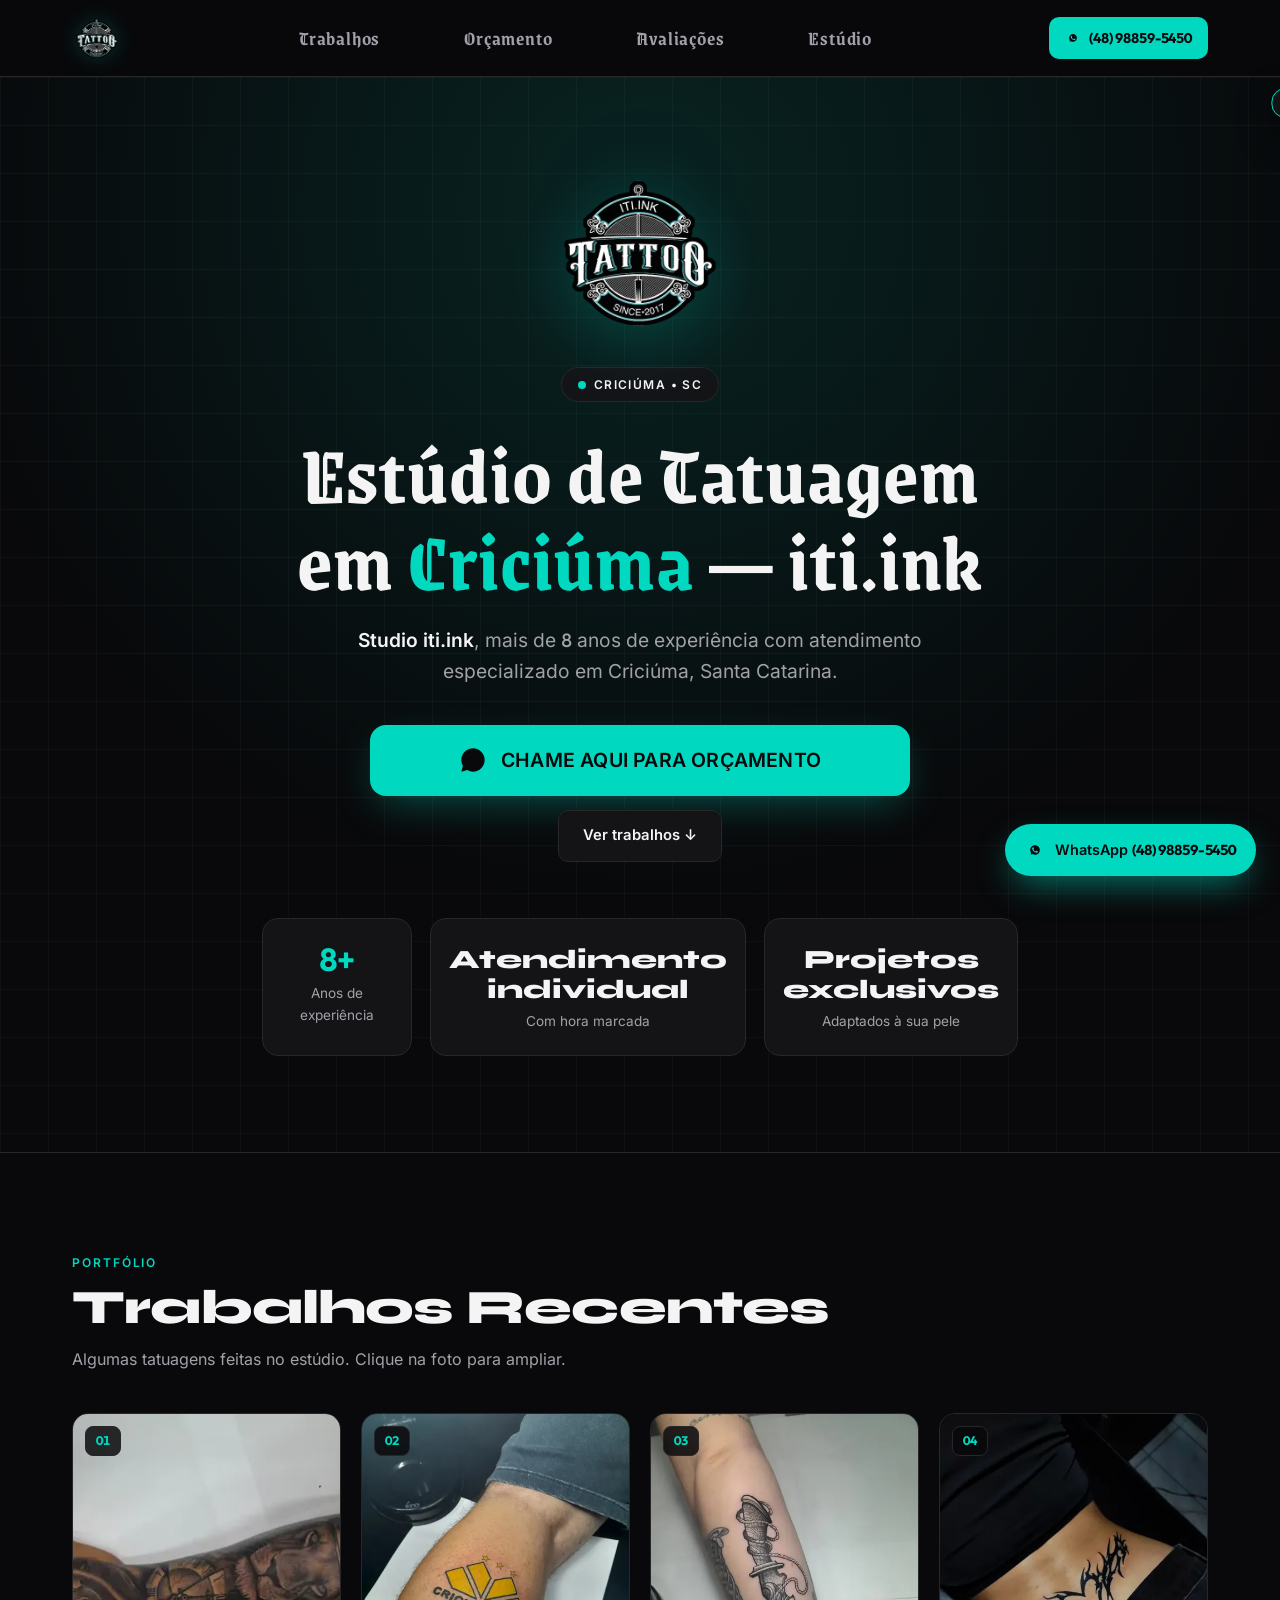
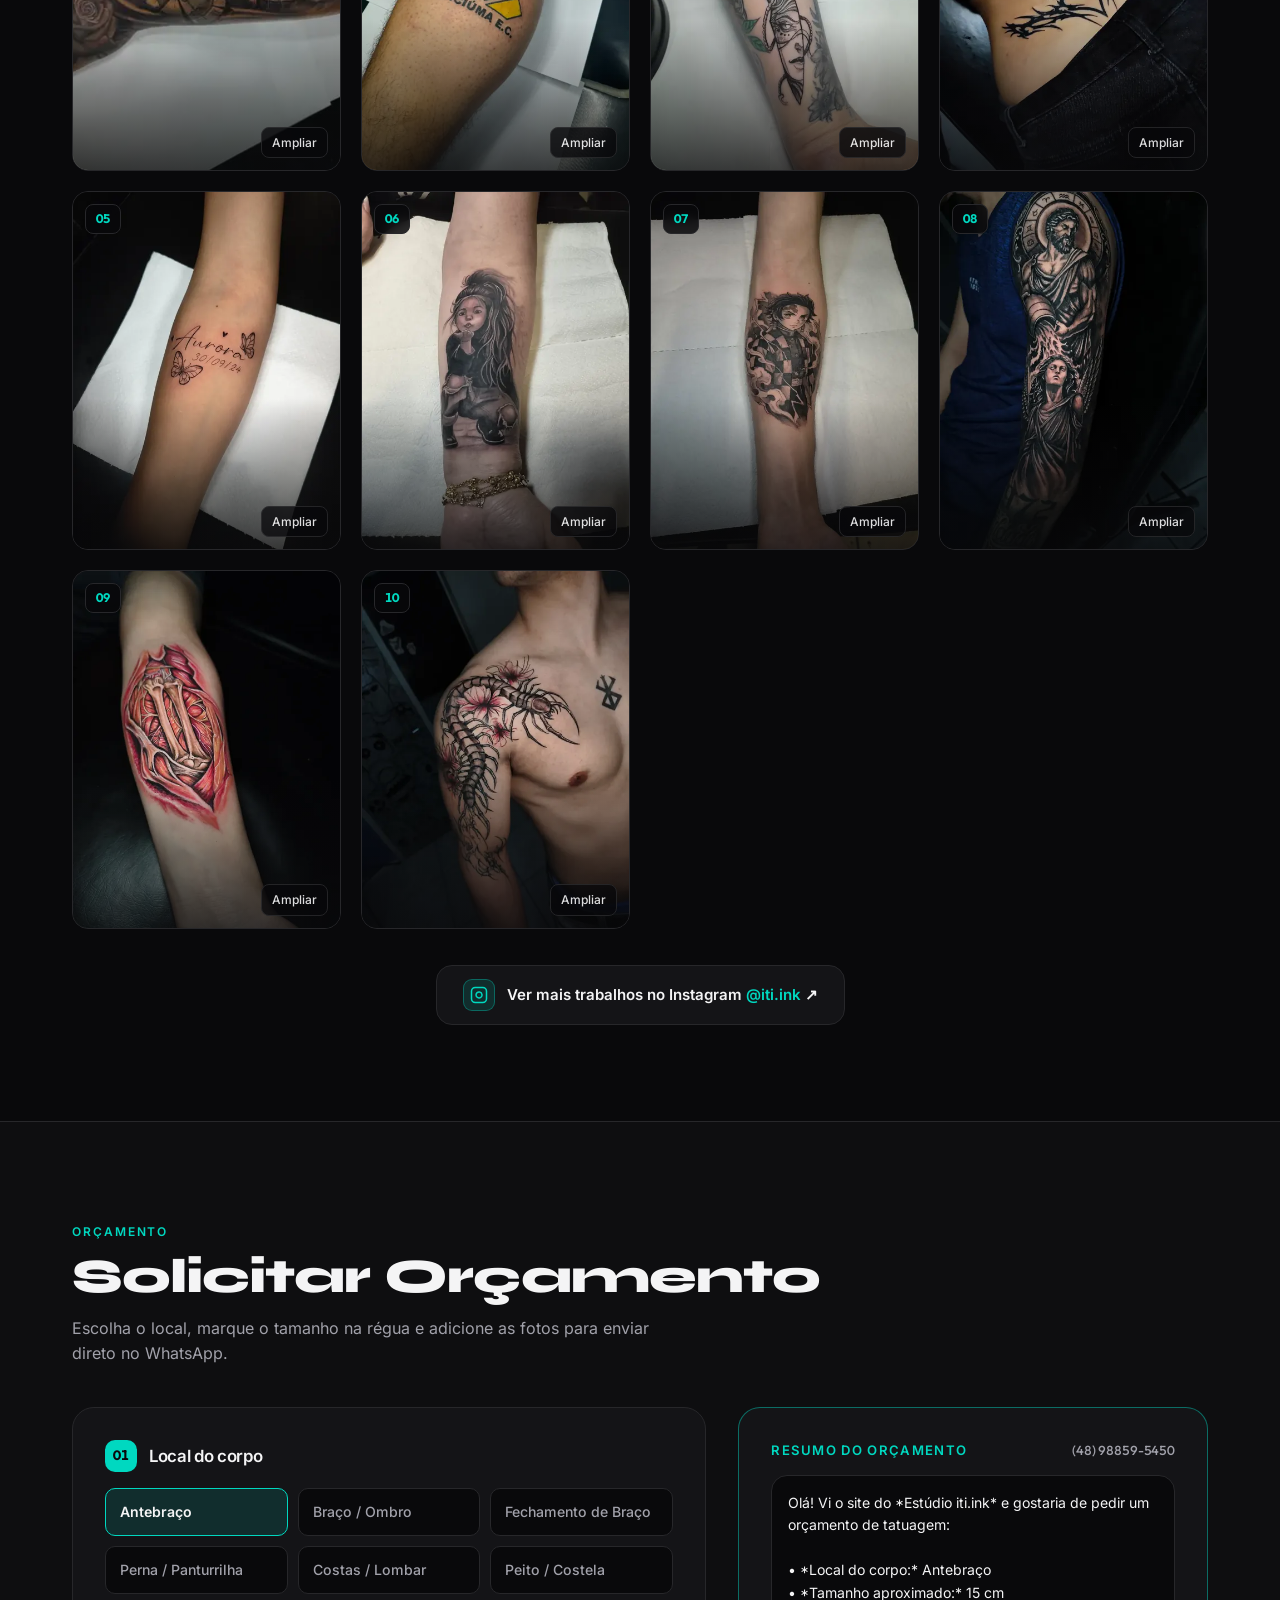
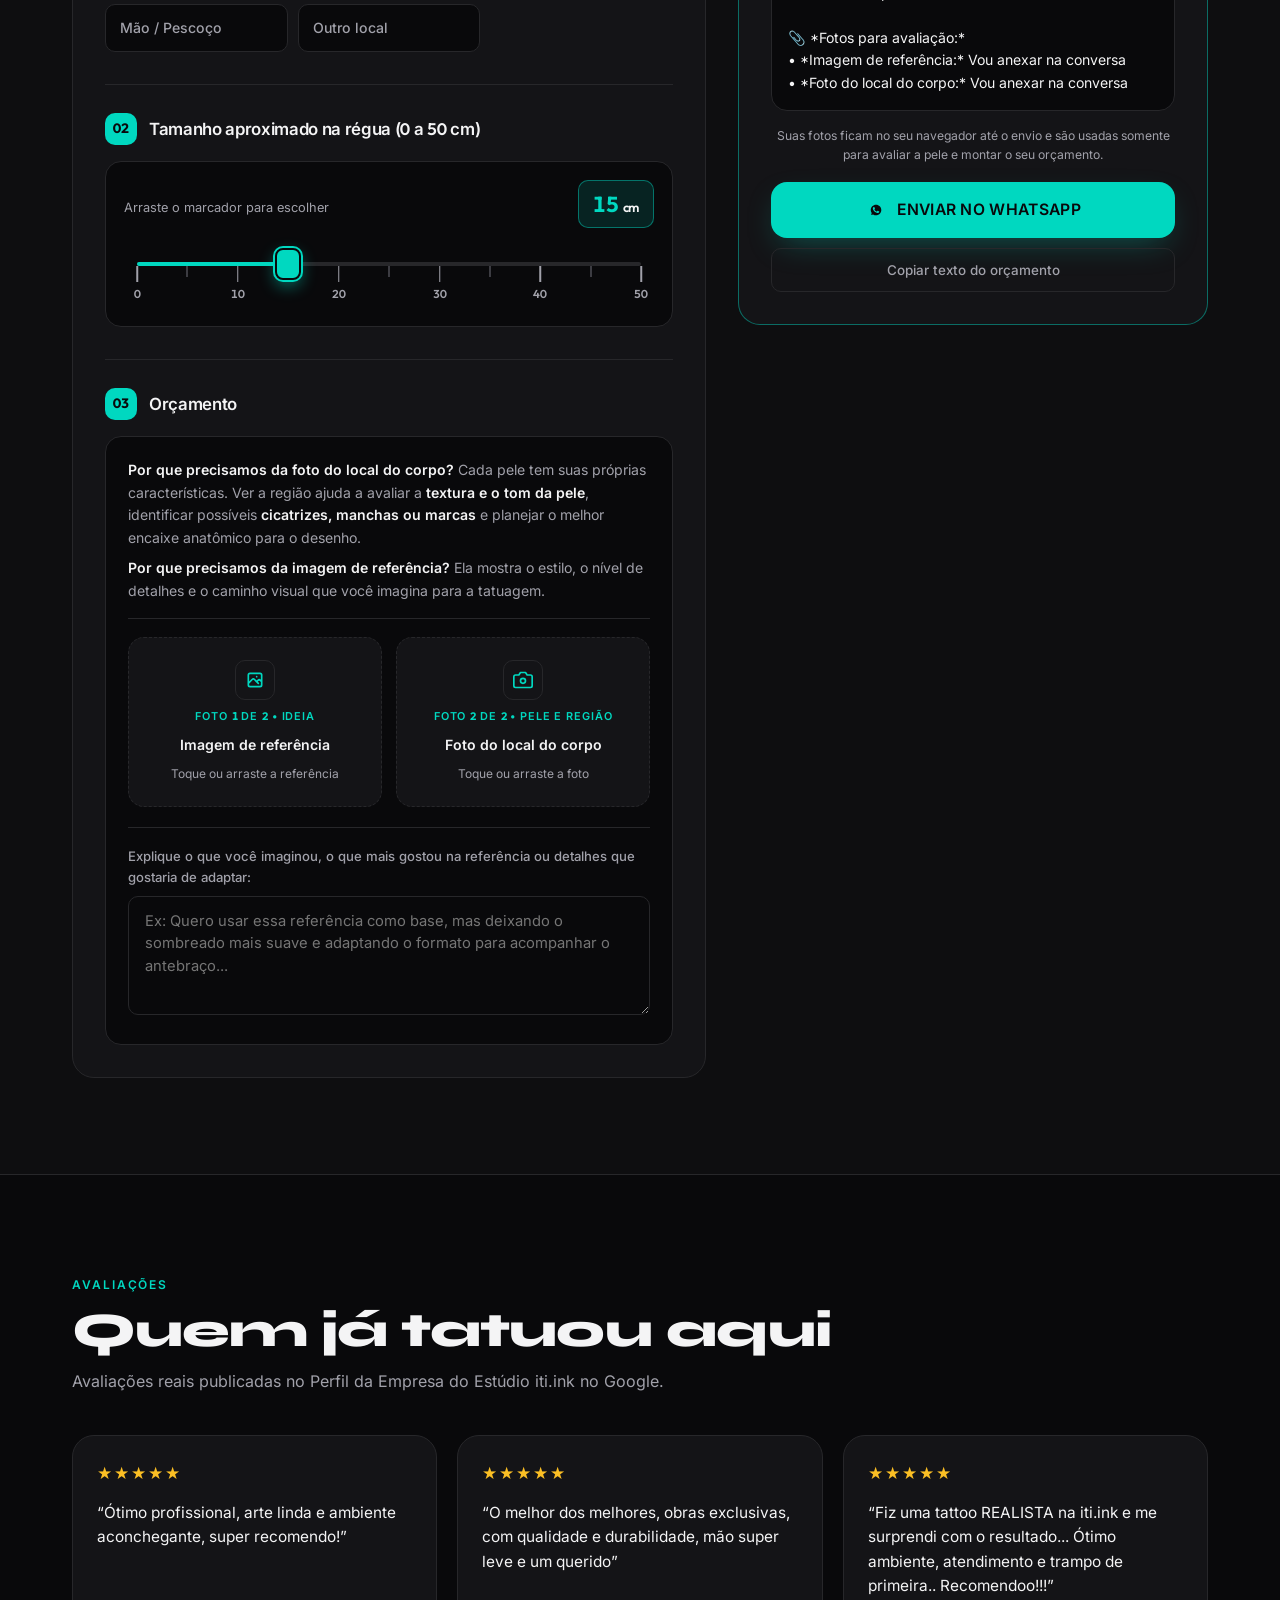
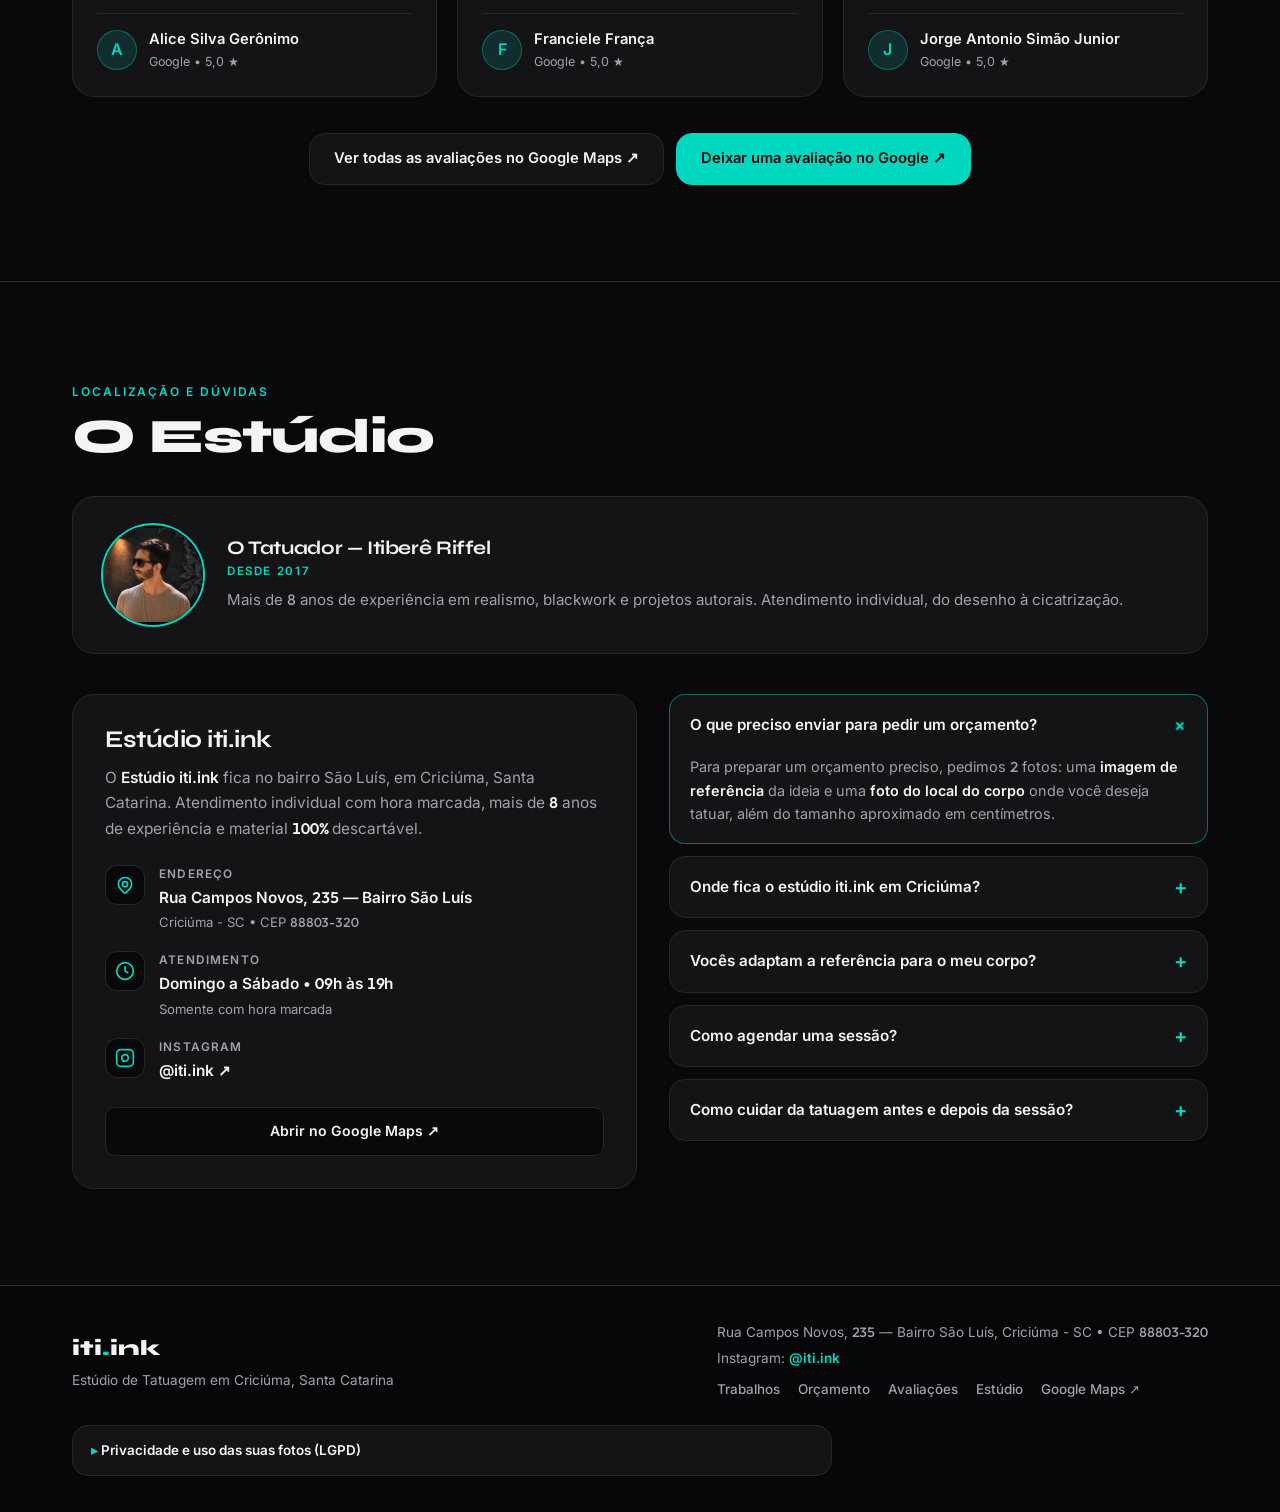
==== commit 0f9d3589: "perf: estrelas cadentes via CSS Web Animations API (zero JS no loop, GPU accelerated, 3 estrelas sim" ====
--- a/index.html
+++ b/index.html
@@ -2123,16 +2123,16 @@
   <div class="site-bg-canvas" aria-hidden="true">
     <canvas id="starfield-canvas" class="starfield-canvas"></canvas>
     <div class="smoke-column smoke-column-left" aria-hidden="true">
-      <svg width="100%" height="100%" viewBox="0 0 400 1000" preserveAspectRatio="none">
+      <svg width="100%" height="100%" viewBox="-80 -80 560 1160" preserveAspectRatio="none">
         <defs>
           <filter id="smoke-turbulence-left">
-            <feTurbulence type="fractalNoise" baseFrequency="0.005 0.0025" numOctaves="6" result="noise" seed="123" />
-            <feDisplacementMap in="SourceGraphic" in2="noise" scale="50" xChannelSelector="R" yChannelSelector="G" />
+            <feTurbulence type="fractalNoise" baseFrequency="0.005 0.0025" numOctaves="5" result="noise" seed="123" stitchTiles="stitch" />
+            <feDisplacementMap in="SourceGraphic" in2="noise" scale="45" xChannelSelector="R" yChannelSelector="G" />
             <feGaussianBlur stdDeviation="3" />
             <feColorMatrix type="matrix" values="1 0 0 0 0  0 1 0 0 0  0 0 1 0 0  0 0 0 0.5 0" />
           </filter>
           <filter id="smoke-turbulence-left-2">
-            <feTurbulence type="fractalNoise" baseFrequency="0.008 0.004" numOctaves="4" result="noise2" seed="789" />
+            <feTurbulence type="fractalNoise" baseFrequency="0.008 0.004" numOctaves="4" result="noise2" seed="789" stitchTiles="stitch" />
             <feDisplacementMap in="SourceGraphic" in2="noise2" scale="30" xChannelSelector="R" yChannelSelector="G" />
             <feGaussianBlur stdDeviation="2" />
             <feColorMatrix type="matrix" values="1 0 0 0 0  0 1 0 0 0  0 0 1 0 0  0 0 0 0.4 0" />
@@ -2145,65 +2145,64 @@
             </feMerge>
           </filter>
           <linearGradient id="smoke-gradient-left-1" x1="0%" y1="0%" x2="100%" y2="100%">
-            <stop offset="0%" stop-color="#00F0D6" stop-opacity="0.30" />
-            <stop offset="25%" stop-color="#00D8C0" stop-opacity="0.22" />
-            <stop offset="55%" stop-color="#00B8A0" stop-opacity="0.10" />
-            <stop offset="85%" stop-color="#008878" stop-opacity="0.02" />
+            <stop offset="0%" stop-color="#00F0D6" stop-opacity="0.28" />
+            <stop offset="22%" stop-color="#00D8C0" stop-opacity="0.20" />
+            <stop offset="52%" stop-color="#00B8A0" stop-opacity="0.09" />
+            <stop offset="82%" stop-color="#008878" stop-opacity="0.01" />
             <stop offset="100%" stop-color="#006858" stop-opacity="0" />
           </linearGradient>
           <linearGradient id="smoke-gradient-left-2" x1="100%" y1="0%" x2="0%" y2="100%">
-            <stop offset="0%" stop-color="#00E8CE" stop-opacity="0.18" />
-            <stop offset="35%" stop-color="#00C8B0" stop-opacity="0.08" />
-            <stop offset="70%" stop-color="#009888" stop-opacity="0.01" />
+            <stop offset="0%" stop-color="#00E8CE" stop-opacity="0.16" />
+            <stop offset="32%" stop-color="#00C8B0" stop-opacity="0.07" />
+            <stop offset="68%" stop-color="#009888" stop-opacity="0.01" />
             <stop offset="100%" stop-color="#006858" stop-opacity="0" />
           </linearGradient>
-          <radialGradient id="smoke-core-left" cx="12%" cy="48%" r="40%">
-            <stop offset="0%" stop-color="#00FFE0" stop-opacity="0.15" />
-            <stop offset="40%" stop-color="#00D8C0" stop-opacity="0.04" />
+          <radialGradient id="smoke-core-left" cx="12%" cy="45%" r="38%">
+            <stop offset="0%" stop-color="#00FFE0" stop-opacity="0.13" />
+            <stop offset="38%" stop-color="#00D8C0" stop-opacity="0.04" />
             <stop offset="100%" stop-color="#00A898" stop-opacity="0" />
           </radialGradient>
-          <radialGradient id="smoke-core-left-2" cx="85%" cy="55%" r="30%">
-            <stop offset="0%" stop-color="#00E8CE" stop-opacity="0.10" />
-            <stop offset="60%" stop-color="#00B8A0" stop-opacity="0.02" />
+          <radialGradient id="smoke-core-left-2" cx="82%" cy="52%" r="28%">
+            <stop offset="0%" stop-color="#00E8CE" stop-opacity="0.09" />
+            <stop offset="55%" stop-color="#00B8A0" stop-opacity="0.02" />
             <stop offset="100%" stop-color="#008878" stop-opacity="0" />
           </radialGradient>
         </defs>
-        <!-- Forma orgânica da fumaça - caminho curvo com bordas onduladas -->
-        <path d="M 0,0 
-                 Q 80,50  60,150 
-                 Q 30,300  90,450 
-                 Q 10,600  70,750 
-                 Q 100,900  40,1000 
-                 L 0,1000 Z" 
+        <!-- Camada 1: Forma principal ampla e orgânica -->
+        <path d="M -40,-40 
+                 Q 100,20  70,160 
+                 Q 10,300  120,460 
+                 Q -10,620  90,800 
+                 Q 160,950  20,1080 
+                 L -40,1080 Z" 
               fill="url(#smoke-gradient-left-1)" 
               filter="url(#smoke-turbulence-left)" />
-        <!-- Camada secundária com forma ligeiramente diferente -->
-        <path d="M 20,0 
-                 Q 120,80  90,200 
-                 Q 40,380  110,520 
-                 Q 20,680  80,820 
-                 Q 130,950  50,1000 
-                 L 0,1000 L 0,0 Z" 
+        <!-- Camada 2: Forma secundária offset, mais translúcida -->
+        <path d="M 20,-40 
+                 Q 160,40  110,200 
+                 Q 30,380  140,540 
+                 Q 0,700  100,880 
+                 Q 180,1020  40,1080 
+                 L -40,1080 L -40,-40 Z" 
               fill="url(#smoke-gradient-left-2)" 
               filter="url(#smoke-turbulence-left-2)" 
-              opacity="0.7" />
-        <!-- Núcleo brilhante central -->
-        <ellipse cx="70" cy="480" rx="160" ry="380" fill="url(#smoke-core-left)" filter="url(#smoke-soft-glow)" />
-        <!-- Segundo núcleo lateral -->
-        <ellipse cx="320" cy="550" rx="120" ry="280" fill="url(#smoke-core-left-2)" filter="url(#smoke-soft-glow)" opacity="0.6" />
+              opacity="0.65" />
+        <!-- Núcleos brilhantes suaves -->
+        <ellipse cx="80" cy="460" rx="180" ry="400" fill="url(#smoke-core-left)" filter="url(#smoke-soft-glow)" />
+        <ellipse cx="340" cy="520" rx="140" ry="300" fill="url(#smoke-core-left-2)" filter="url(#smoke-soft-glow)" opacity="0.5" />
       </svg>
     </div>
     <div class="smoke-column smoke-column-right" aria-hidden="true">
-      <svg width="100%" height="100%" viewBox="0 0 400 1000" preserveAspectRatio="none">
+      <svg width="100%" height="100%" viewBox="-80 -80 560 1160" preserveAspectRatio="none">
         <defs>
           <filter id="smoke-turbulence-right">
-            <feTurbulence type="fractalNoise" baseFrequency="0.005 0.0025" numOctaves="6" result="noise" seed="456" />
-            <feDisplacementMap in="SourceGraphic" in2="noise" scale="50" xChannelSelector="R" yChannelSelector="G" />
+            <feTurbulence type="fractalNoise" baseFrequency="0.005 0.0025" numOctaves="5" result="noise" seed="456" stitchTiles="stitch" />
+            <feDisplacementMap in="SourceGraphic" in2="noise" scale="45" xChannelSelector="R" yChannelSelector="G" />
             <feGaussianBlur stdDeviation="3" />
             <feColorMatrix type="matrix" values="1 0 0 0 0  0 1 0 0 0  0 0 1 0 0  0 0 0 0.5 0" />
           </filter>
           <filter id="smoke-turbulence-right-2">
-            <feTurbulence type="fractalNoise" baseFrequency="0.008 0.004" numOctaves="4" result="noise2" seed="987" />
+            <feTurbulence type="fractalNoise" baseFrequency="0.008 0.004" numOctaves="4" result="noise2" seed="987" stitchTiles="stitch" />
             <feDisplacementMap in="SourceGraphic" in2="noise2" scale="30" xChannelSelector="R" yChannelSelector="G" />
             <feGaussianBlur stdDeviation="2" />
             <feColorMatrix type="matrix" values="1 0 0 0 0  0 1 0 0 0  0 0 1 0 0  0 0 0 0.4 0" />
@@ -2216,49 +2215,50 @@
             </feMerge>
           </filter>
           <linearGradient id="smoke-gradient-right-1" x1="100%" y1="0%" x2="0%" y2="100%">
-            <stop offset="0%" stop-color="#00F0D6" stop-opacity="0.30" />
-            <stop offset="25%" stop-color="#00D8C0" stop-opacity="0.22" />
-            <stop offset="55%" stop-color="#00B8A0" stop-opacity="0.10" />
-            <stop offset="85%" stop-color="#008878" stop-opacity="0.02" />
+            <stop offset="0%" stop-color="#00F0D6" stop-opacity="0.28" />
+            <stop offset="22%" stop-color="#00D8C0" stop-opacity="0.20" />
+            <stop offset="52%" stop-color="#00B8A0" stop-opacity="0.09" />
+            <stop offset="82%" stop-color="#008878" stop-opacity="0.01" />
             <stop offset="100%" stop-color="#006858" stop-opacity="0" />
           </linearGradient>
           <linearGradient id="smoke-gradient-right-2" x1="0%" y1="0%" x2="100%" y2="100%">
-            <stop offset="0%" stop-color="#00E8CE" stop-opacity="0.18" />
-            <stop offset="35%" stop-color="#00C8B0" stop-opacity="0.08" />
-            <stop offset="70%" stop-color="#009888" stop-opacity="0.01" />
+            <stop offset="0%" stop-color="#00E8CE" stop-opacity="0.16" />
+            <stop offset="32%" stop-color="#00C8B0" stop-opacity="0.07" />
+            <stop offset="68%" stop-color="#009888" stop-opacity="0.01" />
             <stop offset="100%" stop-color="#006858" stop-opacity="0" />
           </linearGradient>
-          <radialGradient id="smoke-core-right" cx="88%" cy="48%" r="40%">
-            <stop offset="0%" stop-color="#00FFE0" stop-opacity="0.15" />
-            <stop offset="40%" stop-color="#00D8C0" stop-opacity="0.04" />
+          <radialGradient id="smoke-core-right" cx="88%" cy="45%" r="38%">
+            <stop offset="0%" stop-color="#00FFE0" stop-opacity="0.13" />
+            <stop offset="38%" stop-color="#00D8C0" stop-opacity="0.04" />
             <stop offset="100%" stop-color="#00A898" stop-opacity="0" />
           </radialGradient>
-          <radialGradient id="smoke-core-right-2" cx="15%" cy="55%" r="30%">
-            <stop offset="0%" stop-color="#00E8CE" stop-opacity="0.10" />
-            <stop offset="60%" stop-color="#00B8A0" stop-opacity="0.02" />
+          <radialGradient id="smoke-core-right-2" cx="18%" cy="52%" r="28%">
+            <stop offset="0%" stop-color="#00E8CE" stop-opacity="0.09" />
+            <stop offset="55%" stop-color="#00B8A0" stop-opacity="0.02" />
             <stop offset="100%" stop-color="#008878" stop-opacity="0" />
           </radialGradient>
         </defs>
-        <!-- Forma orgânica espelhada para o lado direito -->
-        <path d="M 400,0 
-                 Q 320,50  340,150 
-                 Q 370,300  310,450 
-                 Q 390,600  330,750 
-                 Q 300,900  360,1000 
-                 L 400,1000 Z" 
+        <!-- Camada 1: Forma principal espelhada -->
+        <path d="M 440,-40 
+                 Q 350,20  380,160 
+                 Q 440,300  330,460 
+                 Q 460,620  360,800 
+                 Q 290,950  430,1080 
+                 L 440,1080 Z" 
               fill="url(#smoke-gradient-right-1)" 
               filter="url(#smoke-turbulence-right)" />
-        <path d="M 380,0 
-                 Q 280,80  310,200 
-                 Q 360,380  290,520 
-                 Q 380,680  320,820 
-                 Q 270,950  350,1000 
-                 L 400,1000 L 400,0 Z" 
+        <!-- Camada 2: Forma secundária offset -->
+        <path d="M 420,-40 
+                 Q 290,40  340,200 
+                 Q 420,380  310,540 
+                 Q 450,700  350,880 
+                 Q 270,1020  410,1080 
+                 L 440,1080 L 440,-40 Z" 
               fill="url(#smoke-gradient-right-2)" 
               filter="url(#smoke-turbulence-right-2)" 
-              opacity="0.7" />
-        <ellipse cx="330" cy="480" rx="160" ry="380" fill="url(#smoke-core-right)" filter="url(#smoke-soft-glow)" />
-        <ellipse cx="80" cy="550" rx="120" ry="280" fill="url(#smoke-core-right-2)" filter="url(#smoke-soft-glow)" opacity="0.6" />
+              opacity="0.65" />
+        <ellipse cx="320" cy="460" rx="180" ry="400" fill="url(#smoke-core-right)" filter="url(#smoke-soft-glow)" />
+        <ellipse cx="60" cy="520" rx="140" ry="300" fill="url(#smoke-core-right-2)" filter="url(#smoke-soft-glow)" opacity="0.5" />
       </svg>
     </div>
   </div>
@@ -3584,7 +3584,7 @@
     initRuler();
     updatePreview();
 
-    // Fundo animado: estrelas realistas (carregamento diferido para não impactar FCP/LCP)
+    // Fundo animado: estrelas realistas + estrelas cadentes (carregamento diferido para não impactar FCP/LCP)
     function initStarfield() {
       const canvas = document.getElementById('starfield-canvas');
       if (!canvas) return;
@@ -3694,6 +3694,172 @@
         }
       }
 
+      // ========== ESTRELAS CADENTES (CSS - ZERO JS NO LOOP) ==========
+      // Cria elementos CSS para estrelas cadentes - muito mais performático
+      function createShootingStarsCSS() {
+        const container = document.querySelector('.site-bg-canvas');
+        if (!container) return;
+        
+        const starCount = 3; // apenas 3 estrelas cadentes simultâneas
+        const colors = [
+          'linear-gradient(90deg, transparent, #FFF8E7, #FFE8A0, transparent)',
+          'linear-gradient(90deg, transparent, #F0F8FF, #D0E8FF, transparent)',
+          'linear-gradient(90deg, transparent, #E0FFF8, #A0FFE8, transparent)'
+        ];
+        
+        for (let i = 0; i < starCount; i++) {
+          const star = document.createElement('div');
+          star.className = 'shooting-star-css';
+          star.style.cssText = `
+            position: absolute;
+            width: ${30 + Math.random() * 40}px;
+            height: ${1.5 + Math.random()}px;
+            background: ${colors[Math.floor(Math.random() * colors.length)]};
+            border-radius: 2px;
+            opacity: 0;
+            pointer-events: none;
+            z-index: 1;
+            filter: drop-shadow(0 0 4px ${colors[i % colors.length].split(',')[2]?.trim() || '#FFE8A0'});
+          `;
+          
+          // Posição inicial aleatória (fora da tela)
+          const side = Math.floor(Math.random() * 4);
+          let startX, startY, endX, endY;
+          const viewportW = window.innerWidth;
+          const viewportH = window.innerHeight;
+          
+          if (side === 0) { // topo -> baixo
+            startX = Math.random() * viewportW;
+            startY = -20;
+            endX = startX + (Math.random() - 0.5) * 100;
+            endY = viewportH + 20;
+          } else if (side === 1) { // direita -> esquerda
+            startX = viewportW + 20;
+            startY = Math.random() * viewportH * 0.6;
+            endX = -20;
+            endY = startY + (Math.random() - 0.5) * 100;
+          } else if (side === 2) { // baixo -> cima
+            startX = Math.random() * viewportW;
+            startY = viewportH + 20;
+            endX = startX + (Math.random() - 0.5) * 100;
+            endY = -20;
+          } else { // esquerda -> direita
+            startX = -20;
+            startY = Math.random() * viewportH * 0.6;
+            endX = viewportW + 20;
+            endY = startY + (Math.random() - 0.5) * 100;
+          }
+          
+          star.style.left = startX + 'px';
+          star.style.top = startY + 'px';
+          star.style.transform = `rotate(${Math.atan2(endY - startY, endX - startX)}rad)`;
+          
+          container.appendChild(star);
+          
+          // Animação com Web Animations API (performático)
+          const duration = 2000 + Math.random() * 1500;
+          const delay = Math.random() * 3000;
+          
+          star.animate([
+            { opacity: 0, transform: `translate(0, 0) rotate(${Math.atan2(endY - startY, endX - startX)}rad) scale(0.3)` },
+            { opacity: 0.8, offset: 0.1 },
+            { opacity: 0.9, offset: 0.5 },
+            { opacity: 0, transform: `translate(${endX - startX}px, ${endY - startY}px) rotate(${Math.atan2(endY - startY, endX - startX)}rad) scale(1)` }
+          ], {
+            duration,
+            delay,
+            easing: 'cubic-bezier(0.25, 0.46, 0.45, 0.94)',
+            fill: 'forwards'
+          }).onfinish = () => {
+            star.remove();
+            // Recria após intervalo aleatório
+            setTimeout(() => createShootingStar(star), 3000 + Math.random() * 4000);
+          };
+        }
+      }
+      
+      function createShootingStar(oldStar) {
+        const container = document.querySelector('.site-bg-canvas');
+        if (!container) return;
+        
+        const star = document.createElement('div');
+        star.className = 'shooting-star-css';
+        const colors = [
+          'linear-gradient(90deg, transparent, #FFF8E7, #FFE8A0, transparent)',
+          'linear-gradient(90deg, transparent, #F0F8FF, #D0E8FF, transparent)',
+          'linear-gradient(90deg, transparent, #E0FFF8, #A0FFE8, transparent)'
+        ];
+        
+        const viewportW = window.innerWidth;
+        const viewportH = window.innerHeight;
+        const side = Math.floor(Math.random() * 4);
+        let startX, startY, endX, endY;
+        
+        if (side === 0) {
+          startX = Math.random() * viewportW;
+          startY = -20;
+          endX = startX + (Math.random() - 0.5) * 100;
+          endY = viewportH + 20;
+        } else if (side === 1) {
+          startX = viewportW + 20;
+          startY = Math.random() * viewportH * 0.6;
+          endX = -20;
+          endY = startY + (Math.random() - 0.5) * 100;
+        } else if (side === 2) {
+          startX = Math.random() * viewportW;
+          startY = viewportH + 20;
+          endX = startX + (Math.random() - 0.5) * 100;
+          endY = -20;
+        } else {
+          startX = -20;
+          startY = Math.random() * viewportH * 0.6;
+          endX = viewportW + 20;
+          endY = startY + (Math.random() - 0.5) * 100;
+        }
+        
+        star.style.cssText = `
+          position: absolute;
+          width: ${30 + Math.random() * 40}px;
+          height: ${1.5 + Math.random()}px;
+          background: ${colors[Math.floor(Math.random() * colors.length)]};
+          border-radius: 2px;
+          opacity: 0;
+          pointer-events: none;
+          z-index: 1;
+          left: ${startX}px;
+          top: ${startY}px;
+          transform: rotate(${Math.atan2(endY - startY, endX - startX)}rad);
+          filter: drop-shadow(0 0 4px #FFE8A0);
+        `;
+        
+        container.appendChild(star);
+        
+        const duration = 2000 + Math.random() * 1500;
+        const delay = Math.random() * 1000;
+        
+        star.animate([
+          { opacity: 0, transform: `translate(0, 0) rotate(${Math.atan2(endY - startY, endX - startX)}rad) scale(0.3)` },
+          { opacity: 0.8, offset: 0.1 },
+          { opacity: 0.9, offset: 0.5 },
+          { opacity: 0, transform: `translate(${endX - startX}px, ${endY - startY}px) rotate(${Math.atan2(endY - startY, endX - startX)}rad) scale(1)` }
+        ], {
+          duration,
+          delay,
+          easing: 'cubic-bezier(0.25, 0.46, 0.45, 0.94)',
+          fill: 'forwards'
+        }).onfinish = () => {
+          star.remove();
+          setTimeout(() => createShootingStar(null), 4000 + Math.random() * 4000);
+        };
+      }
+      
+      // Inicia estrelas cadentes CSS após load
+      if (document.readyState === 'complete') {
+        setTimeout(createShootingStarsCSS, 2000);
+      } else {
+        window.addEventListener('load', () => setTimeout(createShootingStarsCSS, 2000), { once: true });
+      }
+
       function drawStars() {
         ctx.clearRect(0, 0, canvas.width, canvas.height);
         const now = performance.now();
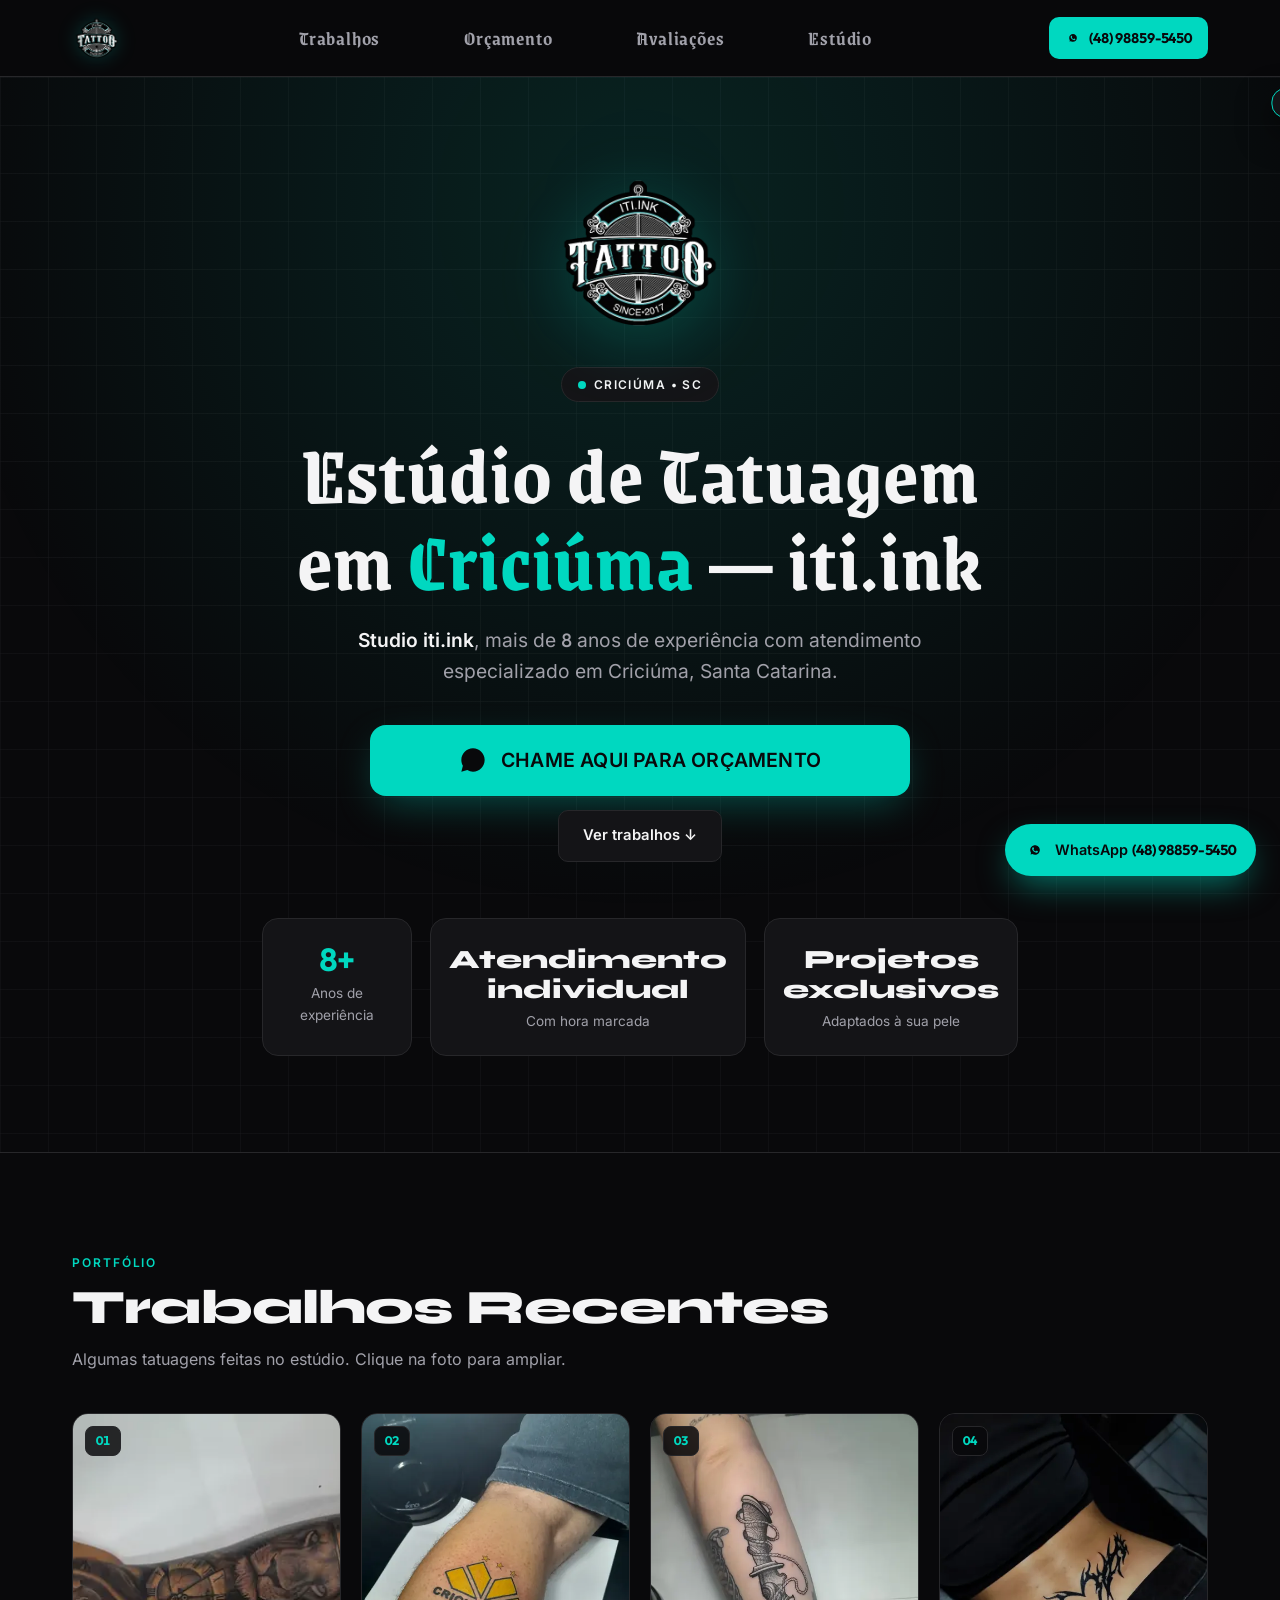
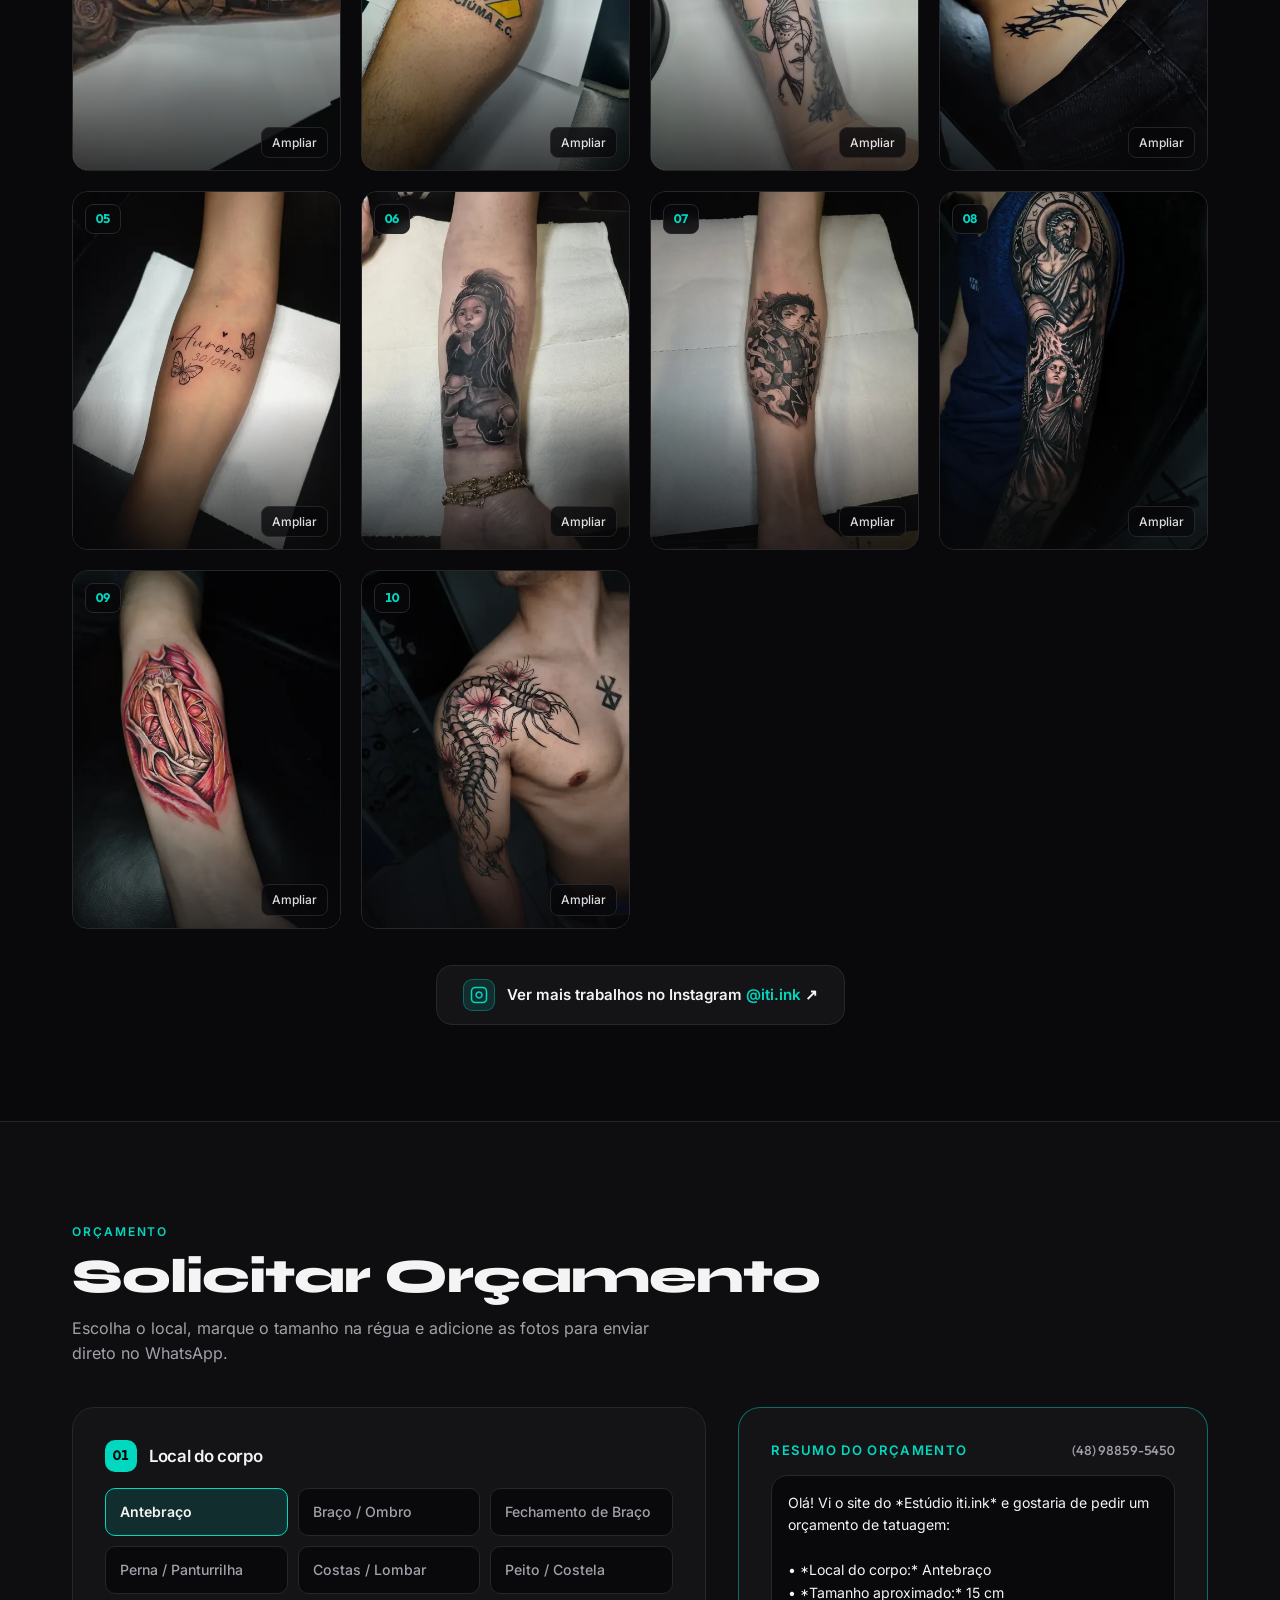
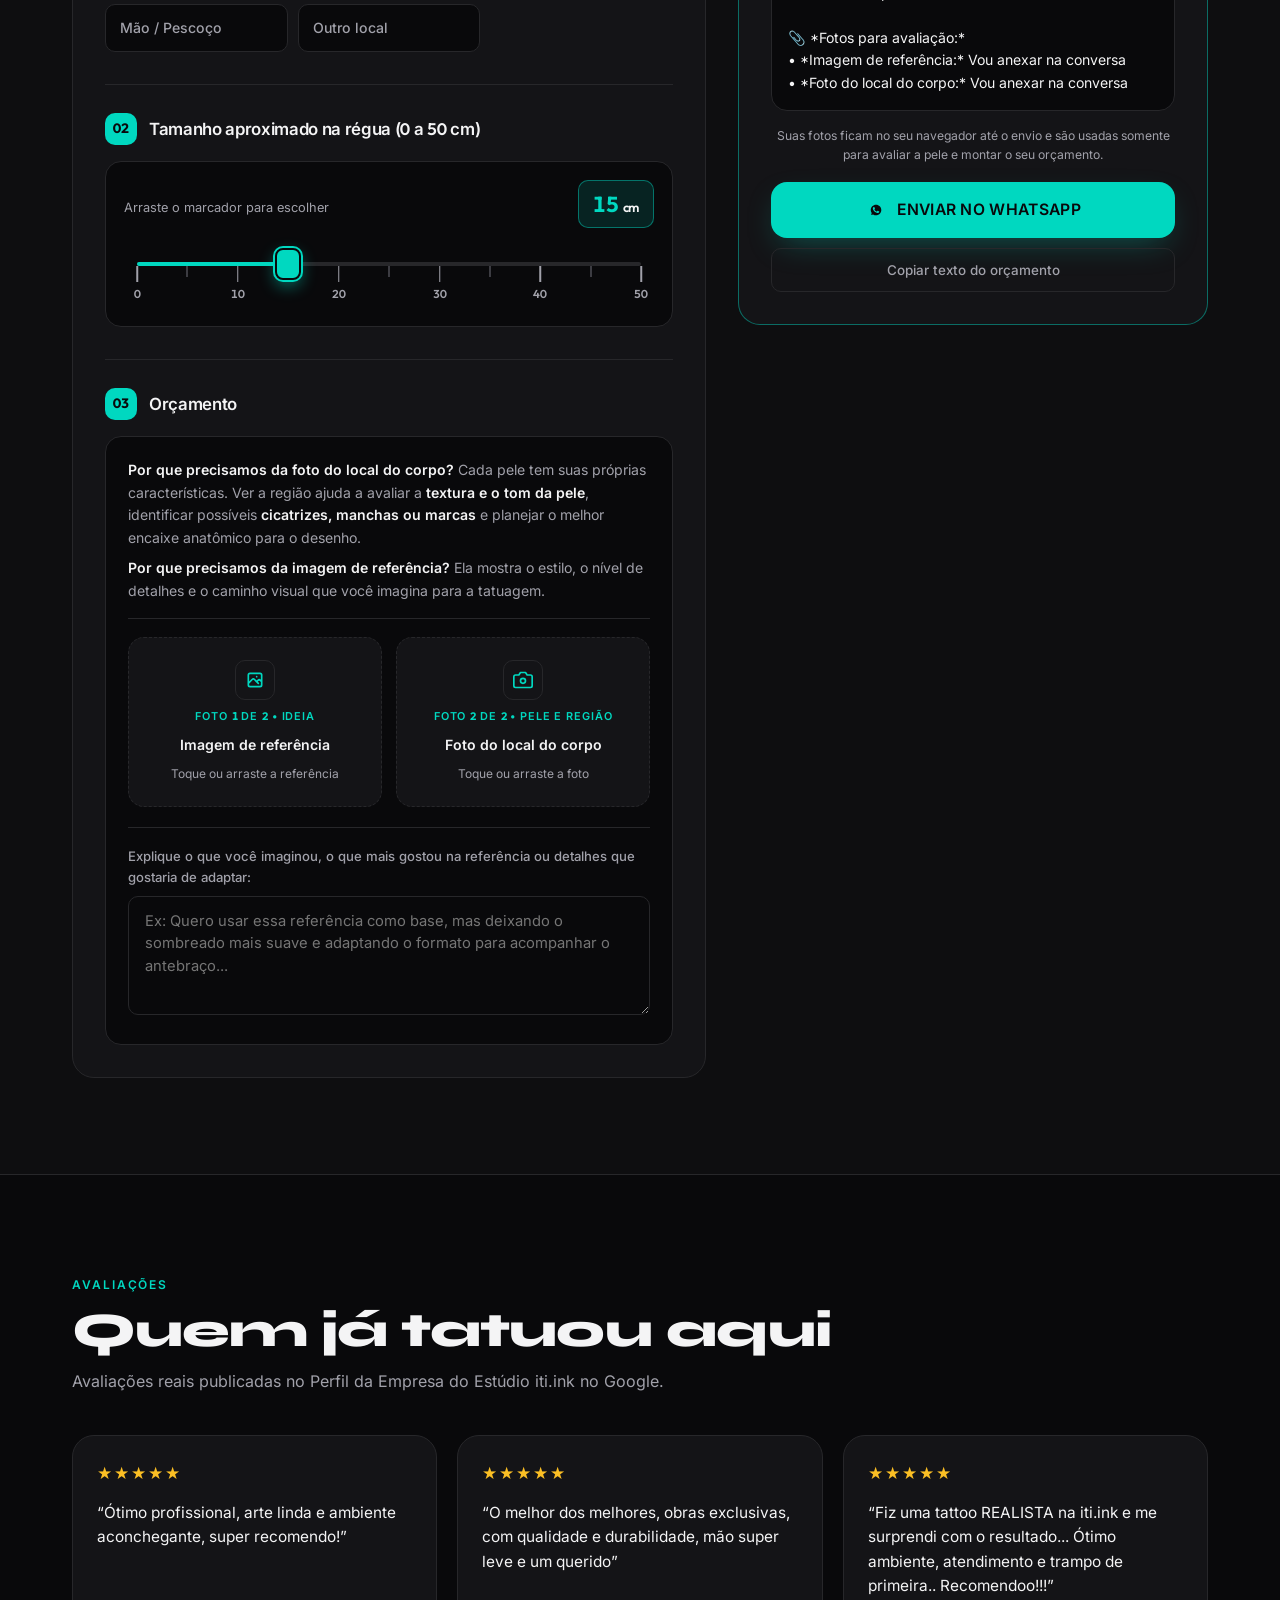
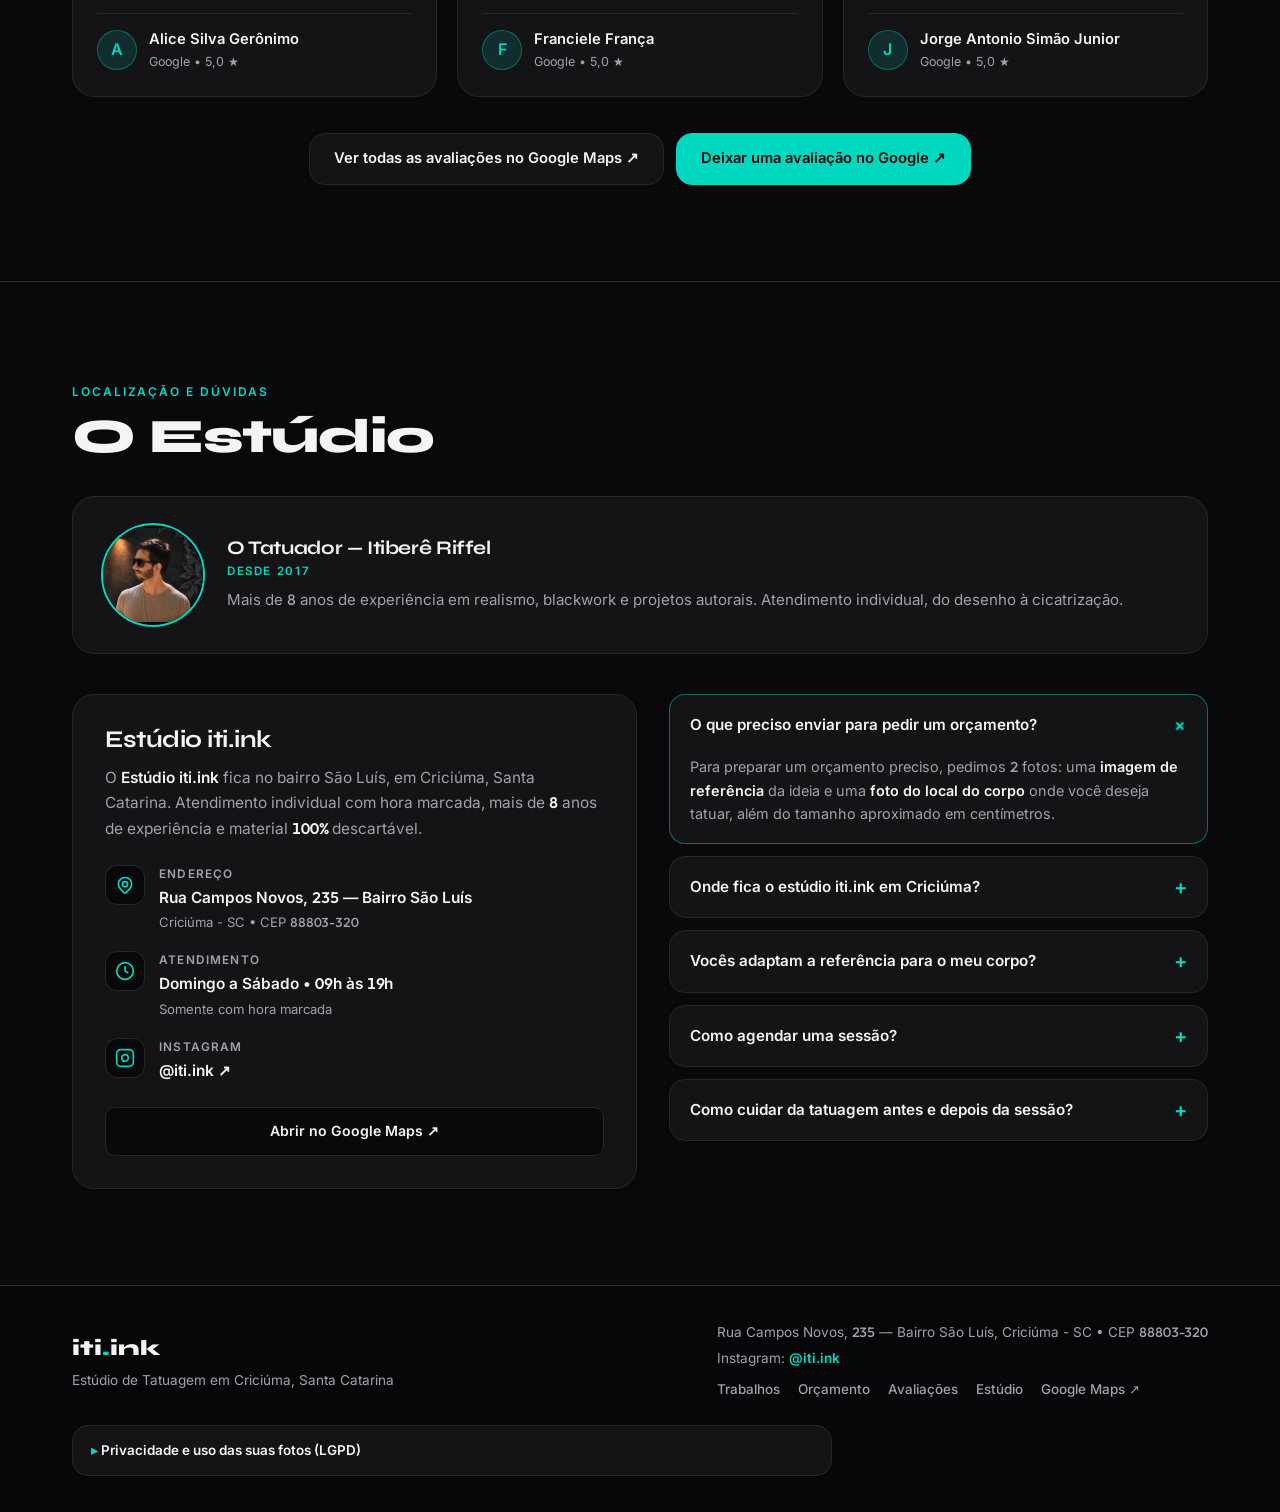
==== commit c5482915: "fix: estrelas cadentes CSS - remove opacity:0 inline para animação funcionar" ====
--- a/index.html
+++ b/index.html
@@ -3716,7 +3716,6 @@
             height: ${1.5 + Math.random()}px;
             background: ${colors[Math.floor(Math.random() * colors.length)]};
             border-radius: 2px;
-            opacity: 0;
             pointer-events: none;
             z-index: 1;
             filter: drop-shadow(0 0 4px ${colors[i % colors.length].split(',')[2]?.trim() || '#FFE8A0'});
@@ -3823,7 +3822,6 @@
           height: ${1.5 + Math.random()}px;
           background: ${colors[Math.floor(Math.random() * colors.length)]};
           border-radius: 2px;
-          opacity: 0;
           pointer-events: none;
           z-index: 1;
           left: ${startX}px;
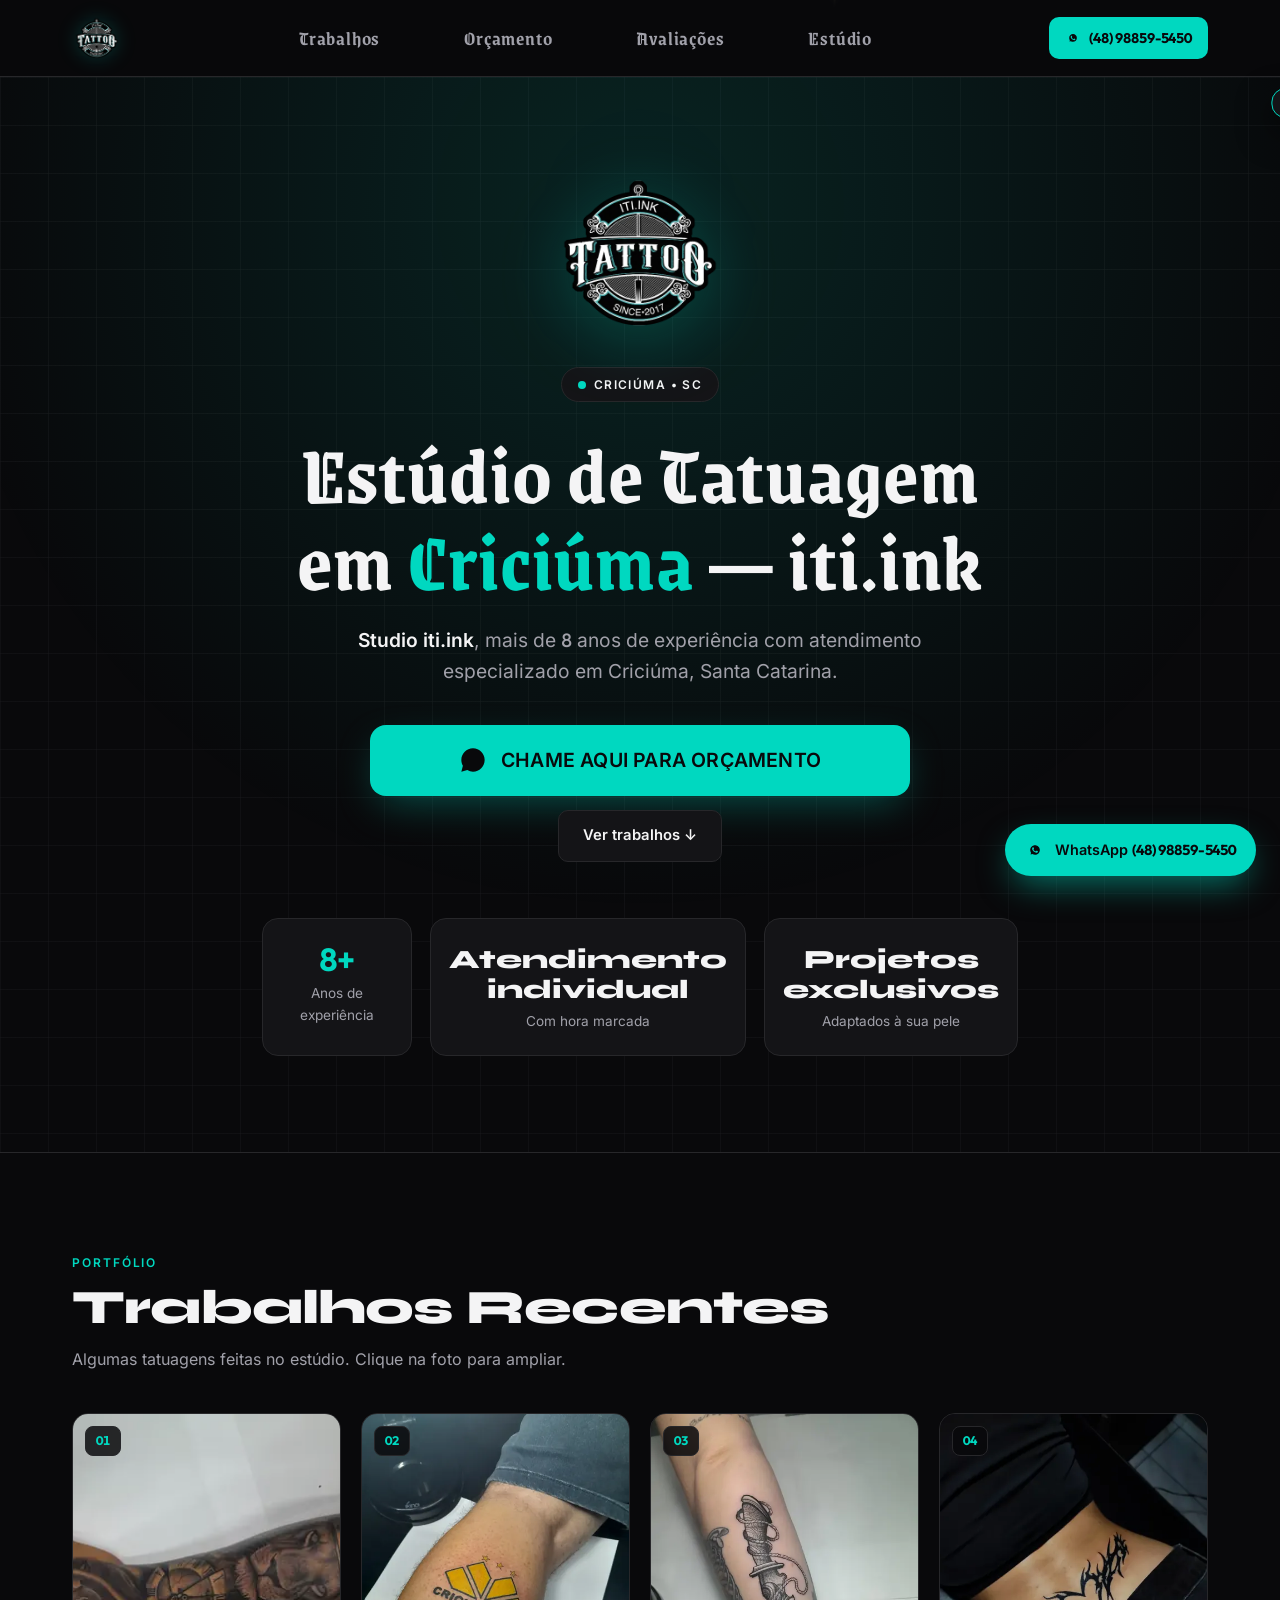
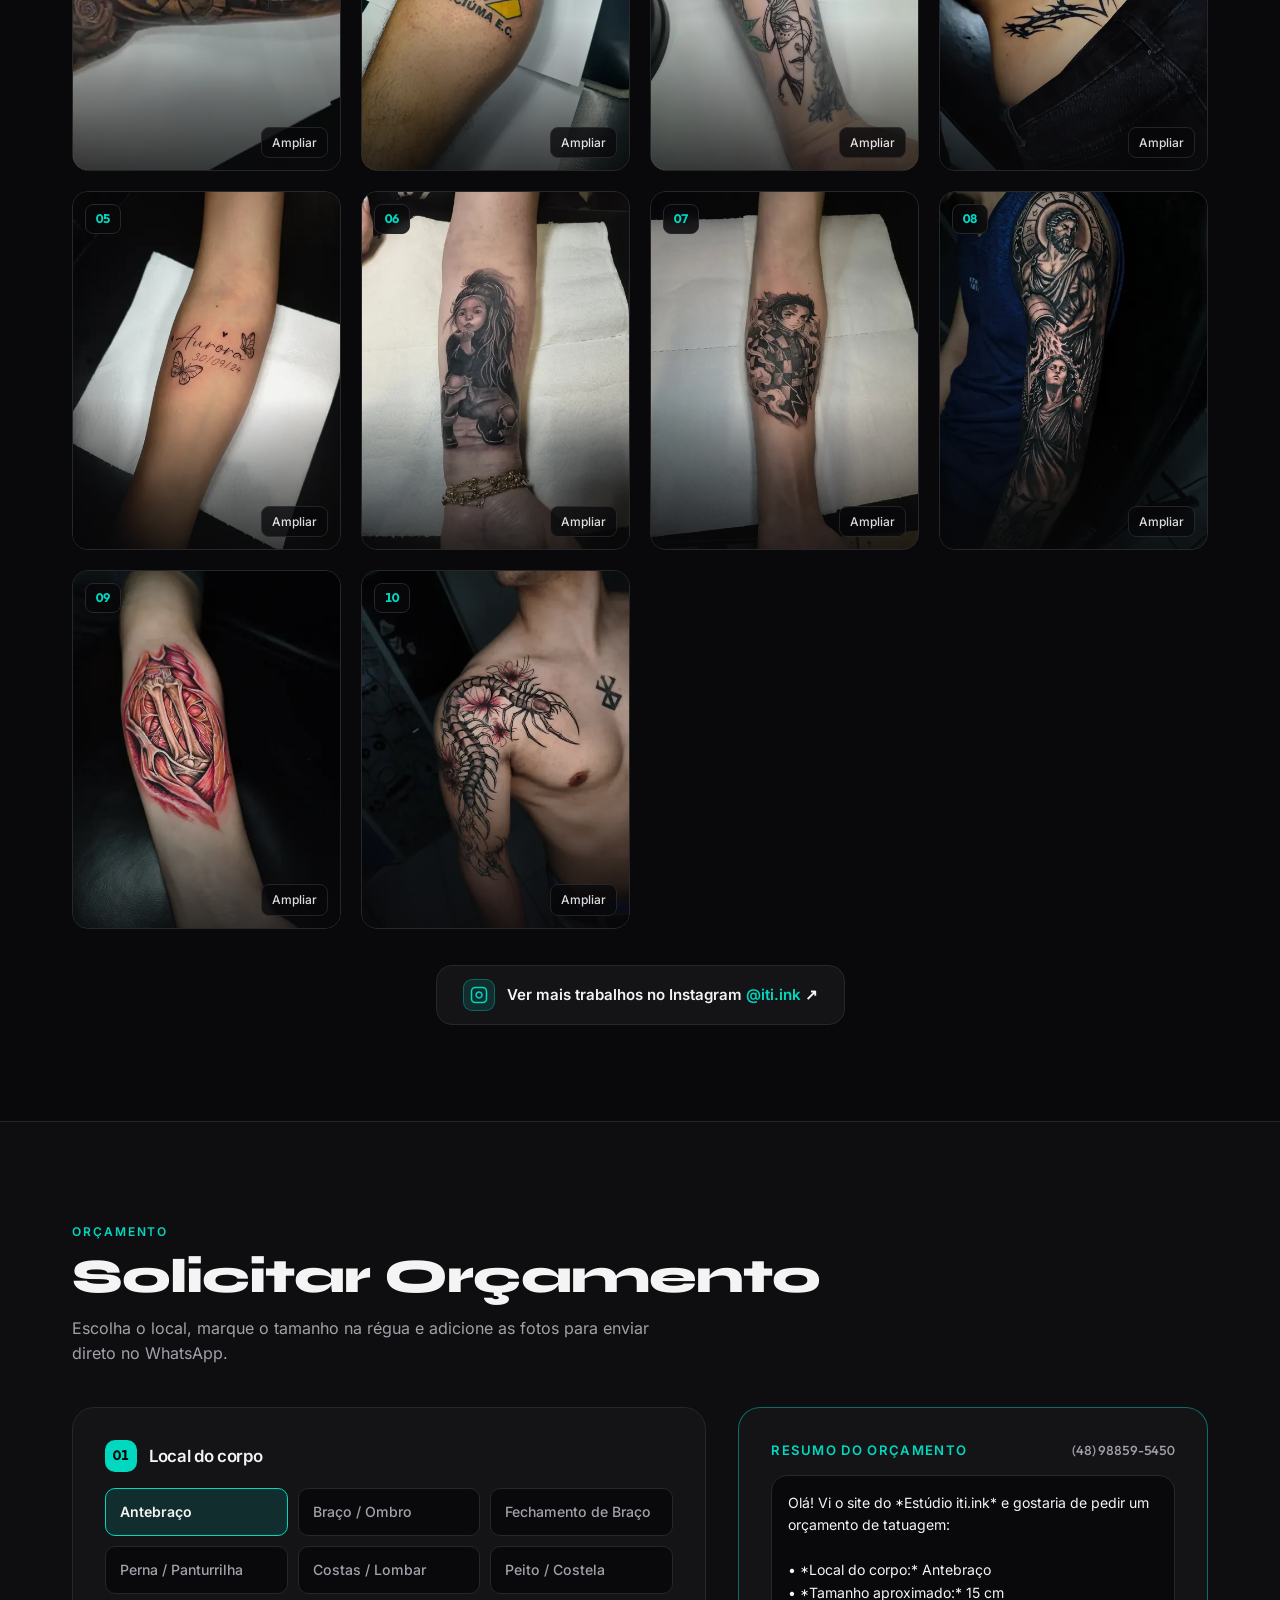
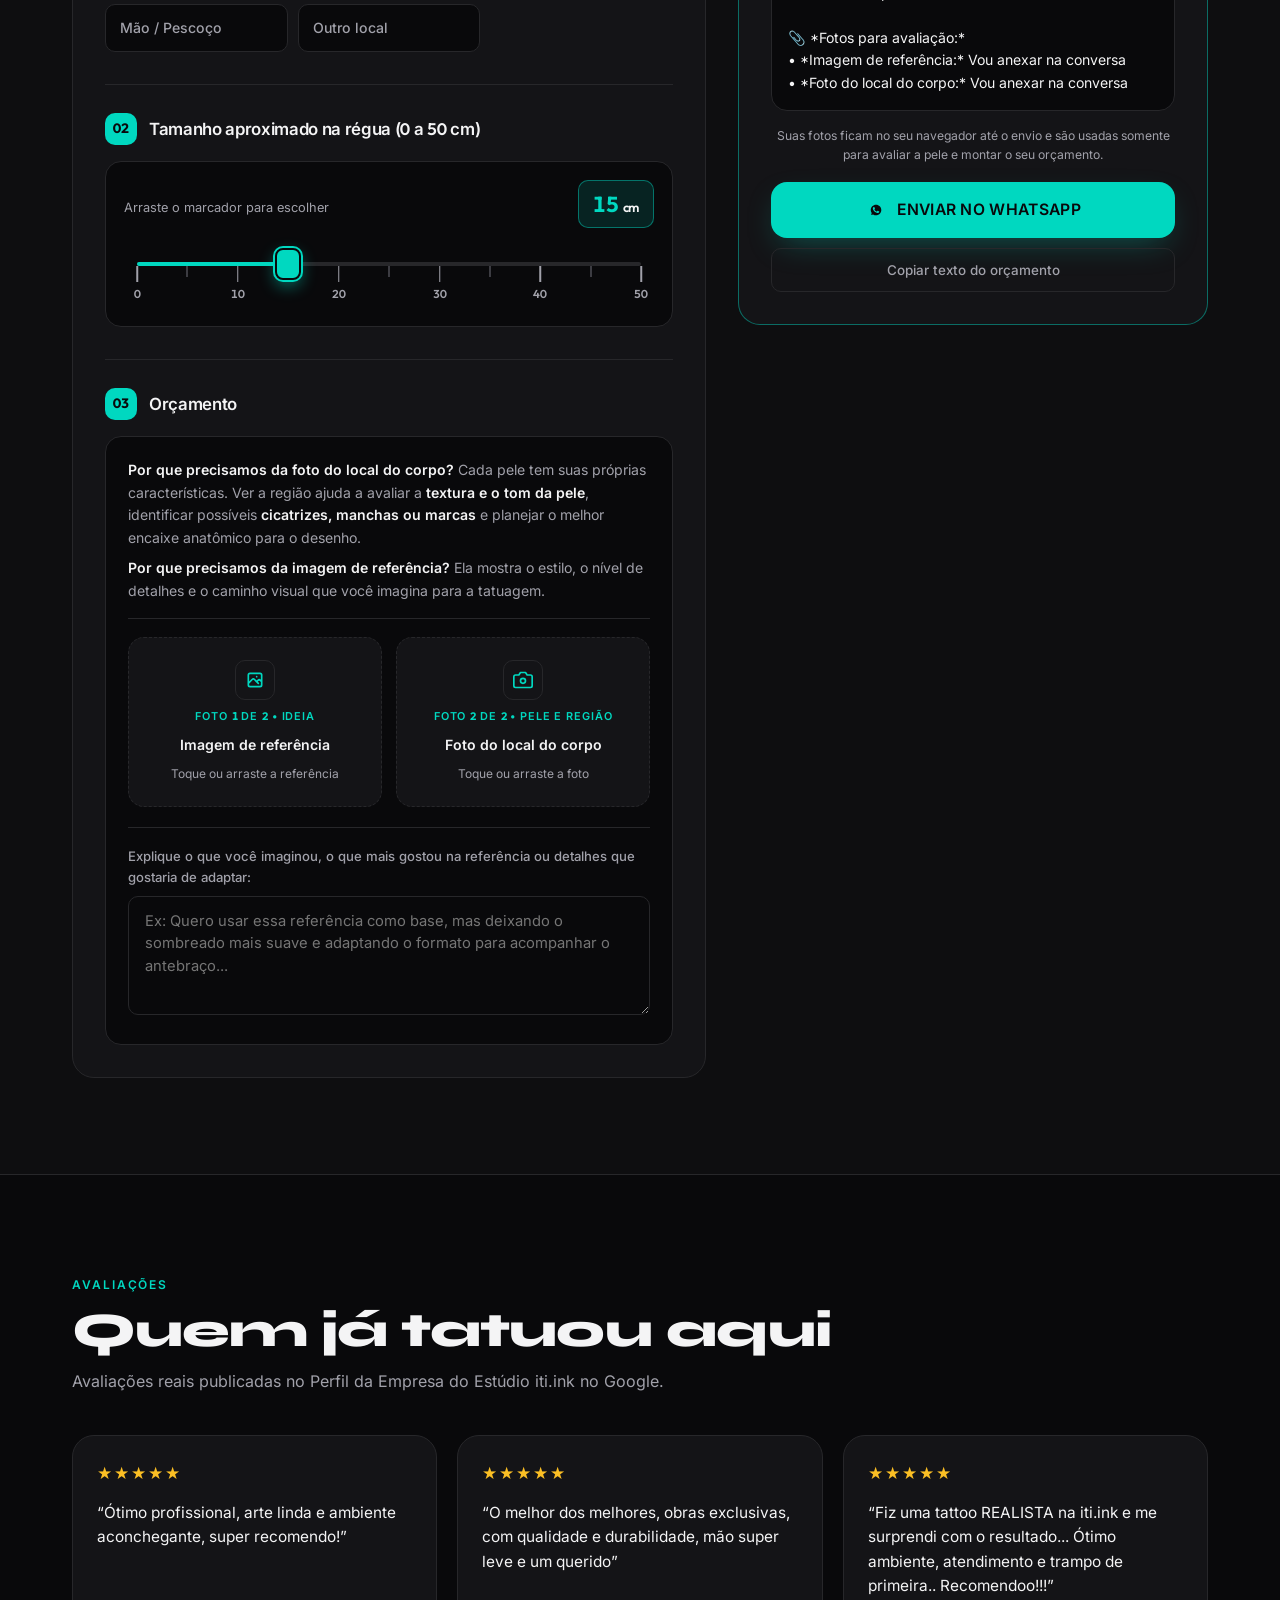
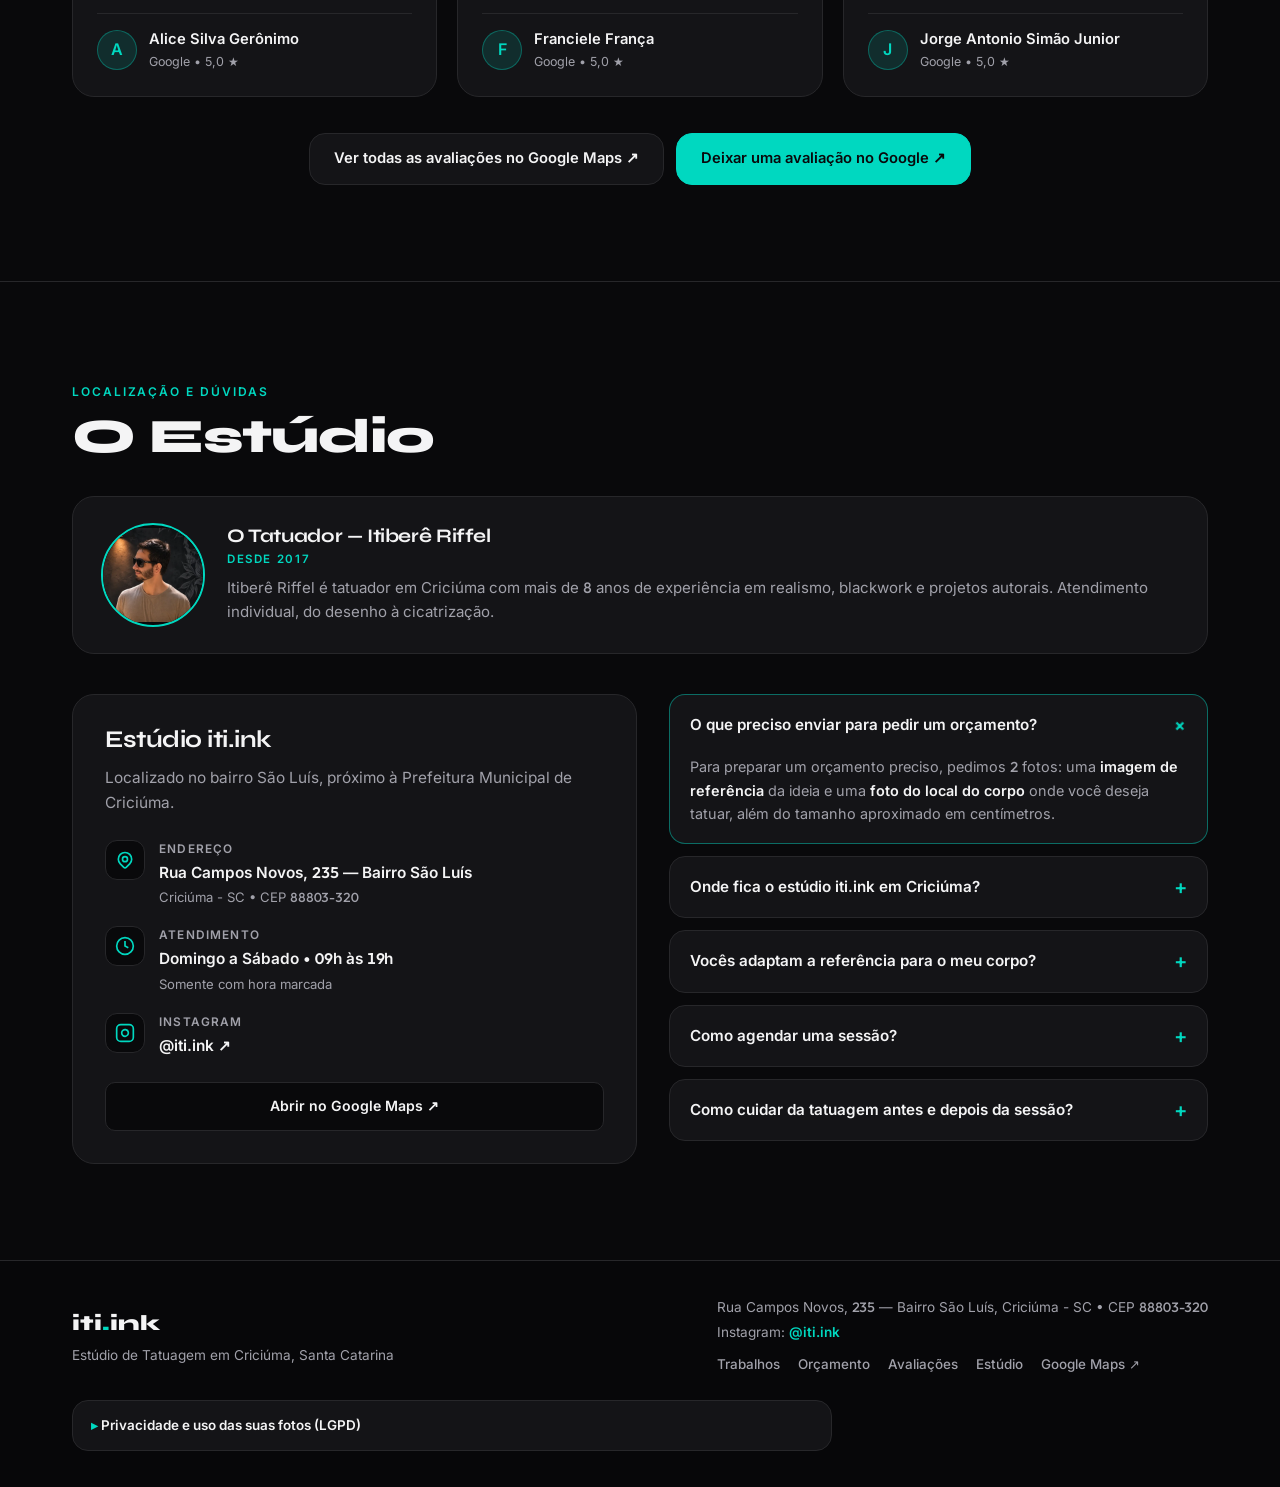
==== commit 4155e45a: "feat(seo,perf): otimiza seo hiperlocal no schema, reduz peso da logo e usa button nativo na galeria" ====
--- a/index.html
+++ b/index.html
@@ -85,7 +85,7 @@
         "@id": "https://iti.ink/#tattooparlor",
         "name": "iti.ink Tattoo Studio",
         "alternateName": "Studio iti.ink",
-        "description": "Studio iti.ink, mais de 8 anos de experiência com atendimento especializado em Criciúma, Santa Catarina.",
+        "description": "Studio iti.ink, mais de 8 anos de experiência com atendimento especializado em Criciúma, Santa Catarina, próximo à Prefeitura Municipal de Criciúma e ao Parque das Nações.",
         "image": [
           "https://itih182.github.io/iti-ink/20230311_192858.jpg",
           "https://itih182.github.io/iti-ink/IMG_20260704_223608363_HDR.jpg",
@@ -110,10 +110,10 @@
         },
         "areaServed": [
           { "@type": "City", "name": "Criciúma" },
-          { "@type": "City", "name": "Içara" },
-          { "@type": "City", "name": "Forquilhinha" },
-          { "@type": "City", "name": "Nova Veneza" },
-          { "@type": "City", "name": "Araranguá" }
+          { "@type": "Place", "name": "São Luís" },
+          { "@type": "Place", "name": "Santa Bárbara" },
+          { "@type": "Place", "name": "Próspera" },
+          { "@type": "City", "name": "Içara" }
         ],
         "sameAs": [
           "https://www.instagram.com/iti.ink/",
@@ -728,7 +728,14 @@
 
     .tattoo-card {
       position: relative;
+      display: block;
+      width: 100%;
       aspect-ratio: 3 / 4;
+      padding: 0;
+      appearance: none;
+      font: inherit;
+      color: inherit;
+      text-align: inherit;
       border-radius: var(--radius-md);
       overflow: hidden;
       background: var(--surface);
@@ -2384,7 +2391,7 @@
 
         <div class="gallery-grid" id="gallery-grid">
           <!-- 01 -->
-          <div class="tattoo-card" onclick="openLightbox(0)" role="button" tabindex="0" aria-label="Ampliar trabalho 01">
+          <button type="button" class="tattoo-card" onclick="openLightbox(0)">
             <span class="tattoo-index num">01</span>
                         <picture>
               <source
@@ -2405,10 +2412,10 @@
               <code>20230311_192858.jpg</code>
             </div>
             <span class="tattoo-zoom-hint">Ampliar</span>
-          </div>
+          </button>
 
           <!-- 02 -->
-          <div class="tattoo-card" onclick="openLightbox(1)" role="button" tabindex="0" aria-label="Ampliar trabalho 02">
+          <button type="button" class="tattoo-card" onclick="openLightbox(1)">
             <span class="tattoo-index num">02</span>
                         <picture>
               <source
@@ -2429,10 +2436,10 @@
               <code>20230411_201256.jpg</code>
             </div>
             <span class="tattoo-zoom-hint">Ampliar</span>
-          </div>
+          </button>
 
           <!-- 03 -->
-          <div class="tattoo-card" onclick="openLightbox(2)" role="button" tabindex="0" aria-label="Ampliar trabalho 03">
+          <button type="button" class="tattoo-card" onclick="openLightbox(2)">
             <span class="tattoo-index num">03</span>
                         <picture>
               <source
@@ -2454,10 +2461,10 @@
               <code>20230425_154523.jpg</code>
             </div>
             <span class="tattoo-zoom-hint">Ampliar</span>
-          </div>
+          </button>
 
           <!-- 04 -->
-          <div class="tattoo-card" onclick="openLightbox(3)" role="button" tabindex="0" aria-label="Ampliar trabalho 04">
+          <button type="button" class="tattoo-card" onclick="openLightbox(3)">
             <span class="tattoo-index num">04</span>
                         <picture>
               <source
@@ -2479,10 +2486,10 @@
               <code>IMG_20260316_121742.jpg</code>
             </div>
             <span class="tattoo-zoom-hint">Ampliar</span>
-          </div>
+          </button>
 
           <!-- 05 -->
-          <div class="tattoo-card" onclick="openLightbox(4)" role="button" tabindex="0" aria-label="Ampliar trabalho 05">
+          <button type="button" class="tattoo-card" onclick="openLightbox(4)">
             <span class="tattoo-index num">05</span>
                         <picture>
               <source
@@ -2504,10 +2511,10 @@
               <code>IMG_20260414_205827662.jpg</code>
             </div>
             <span class="tattoo-zoom-hint">Ampliar</span>
-          </div>
+          </button>
 
           <!-- 06 -->
-          <div class="tattoo-card" onclick="openLightbox(5)" role="button" tabindex="0" aria-label="Ampliar trabalho 06">
+          <button type="button" class="tattoo-card" onclick="openLightbox(5)">
             <span class="tattoo-index num">06</span>
                         <picture>
               <source
@@ -2529,10 +2536,10 @@
               <code>IMG_20260508_180837116.jpg</code>
             </div>
             <span class="tattoo-zoom-hint">Ampliar</span>
-          </div>
+          </button>
 
           <!-- 07 -->
-          <div class="tattoo-card" onclick="openLightbox(6)" role="button" tabindex="0" aria-label="Ampliar trabalho 07">
+          <button type="button" class="tattoo-card" onclick="openLightbox(6)">
             <span class="tattoo-index num">07</span>
                         <picture>
               <source
@@ -2554,10 +2561,10 @@
               <code>IMG_20260605_234303379.jpg</code>
             </div>
             <span class="tattoo-zoom-hint">Ampliar</span>
-          </div>
+          </button>
 
           <!-- 08 -->
-          <div class="tattoo-card" onclick="openLightbox(7)" role="button" tabindex="0" aria-label="Ampliar trabalho 08">
+          <button type="button" class="tattoo-card" onclick="openLightbox(7)">
             <span class="tattoo-index num">08</span>
                         <picture>
               <source
@@ -2579,10 +2586,10 @@
               <code>IMG_20260704_223608363_HDR.jpg</code>
             </div>
             <span class="tattoo-zoom-hint">Ampliar</span>
-          </div>
+          </button>
 
           <!-- 09 -->
-          <div class="tattoo-card" onclick="openLightbox(8)" role="button" tabindex="0" aria-label="Ampliar trabalho 09">
+          <button type="button" class="tattoo-card" onclick="openLightbox(8)">
             <span class="tattoo-index num">09</span>
                         <picture>
               <source
@@ -2604,10 +2611,10 @@
               <code>IMG_20260904_170700334.jpg</code>
             </div>
             <span class="tattoo-zoom-hint">Ampliar</span>
-          </div>
+          </button>
 
           <!-- 10 -->
-          <div class="tattoo-card" onclick="openLightbox(9)" role="button" tabindex="0" aria-label="Ampliar trabalho 10">
+          <button type="button" class="tattoo-card" onclick="openLightbox(9)">
             <span class="tattoo-index num">10</span>
                         <picture>
               <source
@@ -2629,7 +2636,7 @@
               <code>IMG_20261016_210707414.jpg</code>
             </div>
             <span class="tattoo-zoom-hint">Ampliar</span>
-          </div>
+          </button>
         </div>
 
         <div class="gallery-cta-wrap">
@@ -2958,7 +2965,7 @@
             <h3 class="artist-name">O Tatuador — Itiberê Riffel</h3>
             <div class="artist-role">Desde 2017</div>
             <p class="artist-bio">
-              Mais de <span class="num">8</span> anos de experiência em realismo, blackwork e projetos autorais.
+              Itiberê Riffel é tatuador em Criciúma com mais de <span class="num">8</span> anos de experiência em realismo, blackwork e projetos autorais.
               Atendimento individual, do desenho à cicatrização.
             </p>
           </div>
@@ -2970,7 +2977,7 @@
             <div>
               <h3 style="font-size:1.5rem; margin-bottom:12px;">Estúdio iti.ink</h3>
               <p class="studio-bio">
-                O <strong>Estúdio iti.ink</strong> fica no bairro São Luís, em Criciúma, Santa Catarina. Atendimento individual com hora marcada, mais de <strong class="num">8</strong> anos de experiência e material <strong class="num">100%</strong> descartável.
+                Localizado no bairro São Luís, próximo à Prefeitura Municipal de Criciúma.
               </p>
 
               <div class="info-list">
@@ -3326,15 +3333,6 @@
       if (e.key === 'Escape') closeLightbox();
       if (e.key === 'ArrowRight') stepLightbox(1);
       if (e.key === 'ArrowLeft') stepLightbox(-1);
-    });
-
-    document.querySelectorAll('.tattoo-card').forEach((card, idx) => {
-      card.addEventListener('keydown', (e) => {
-        if (e.key === 'Enter' || e.key === ' ') {
-          e.preventDefault();
-          openLightbox(idx);
-        }
-      });
     });
 
     const lbStage = document.getElementById('lb-stage');
